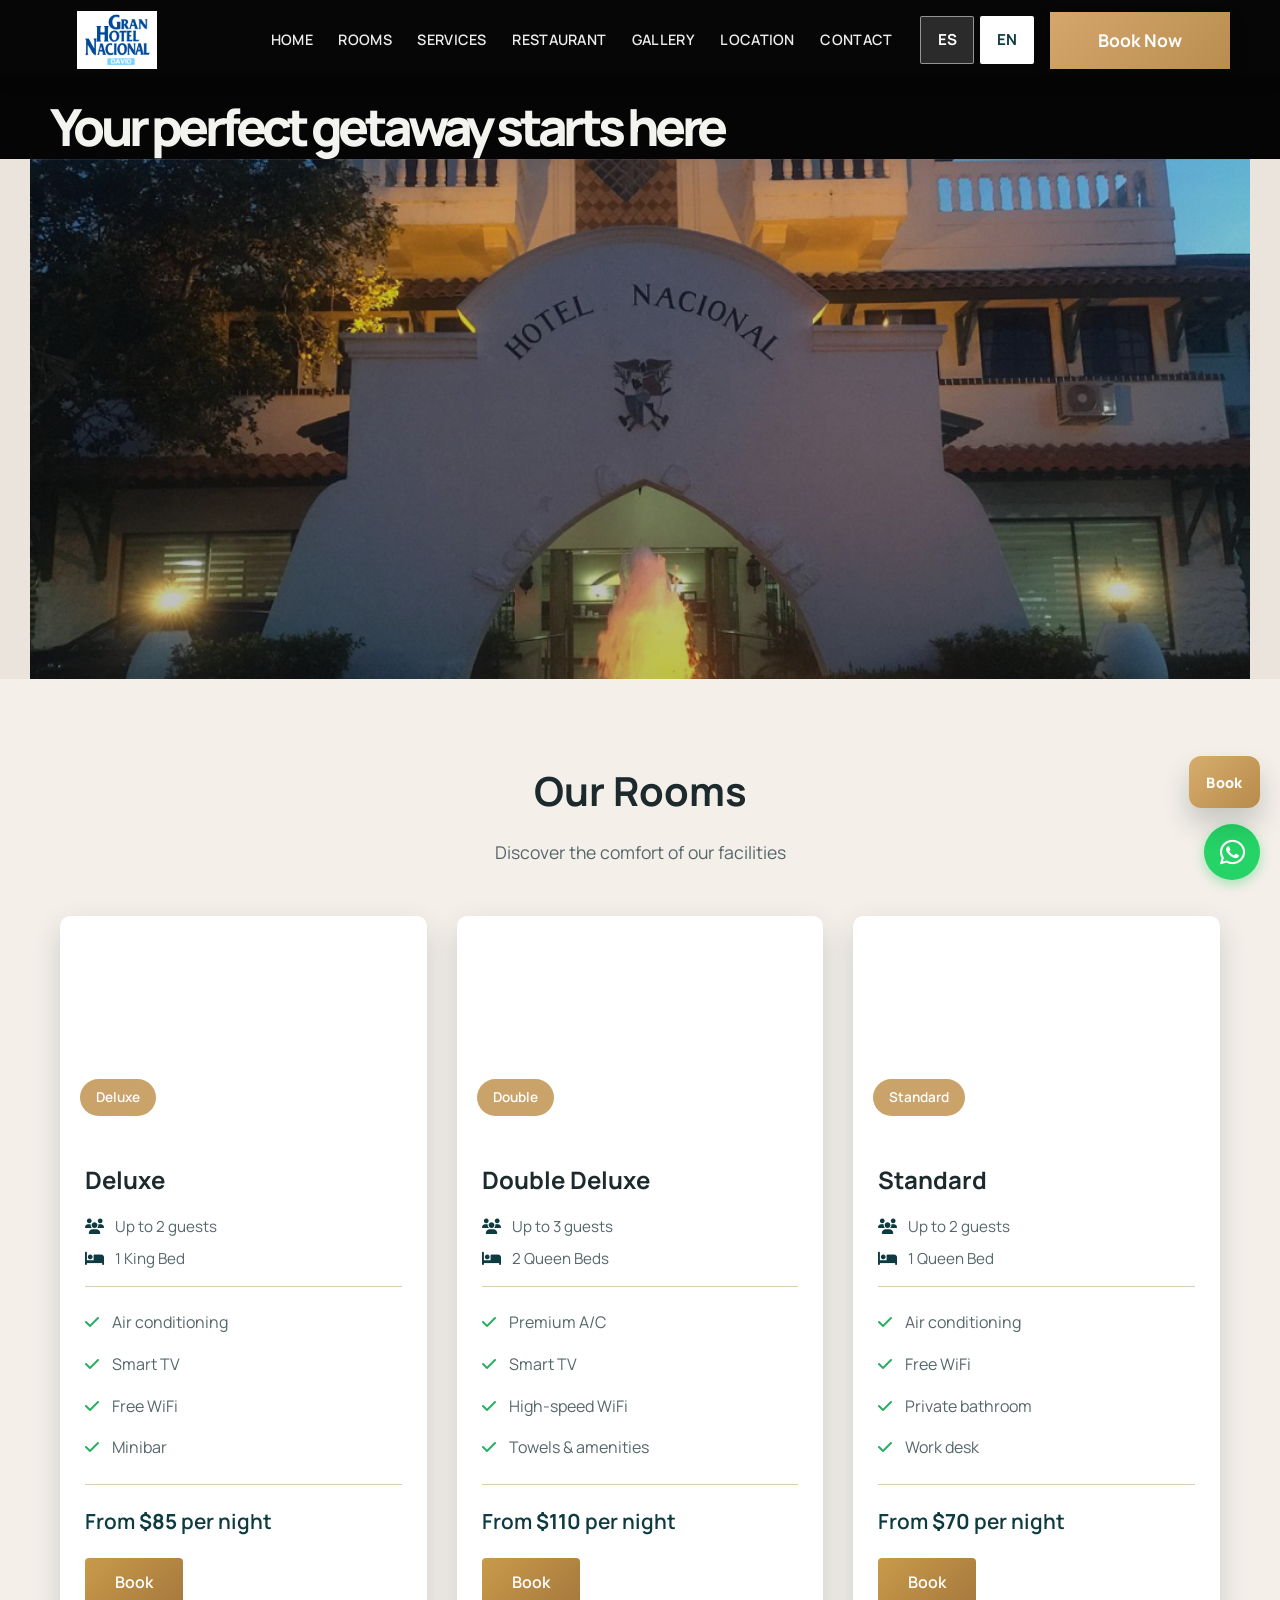
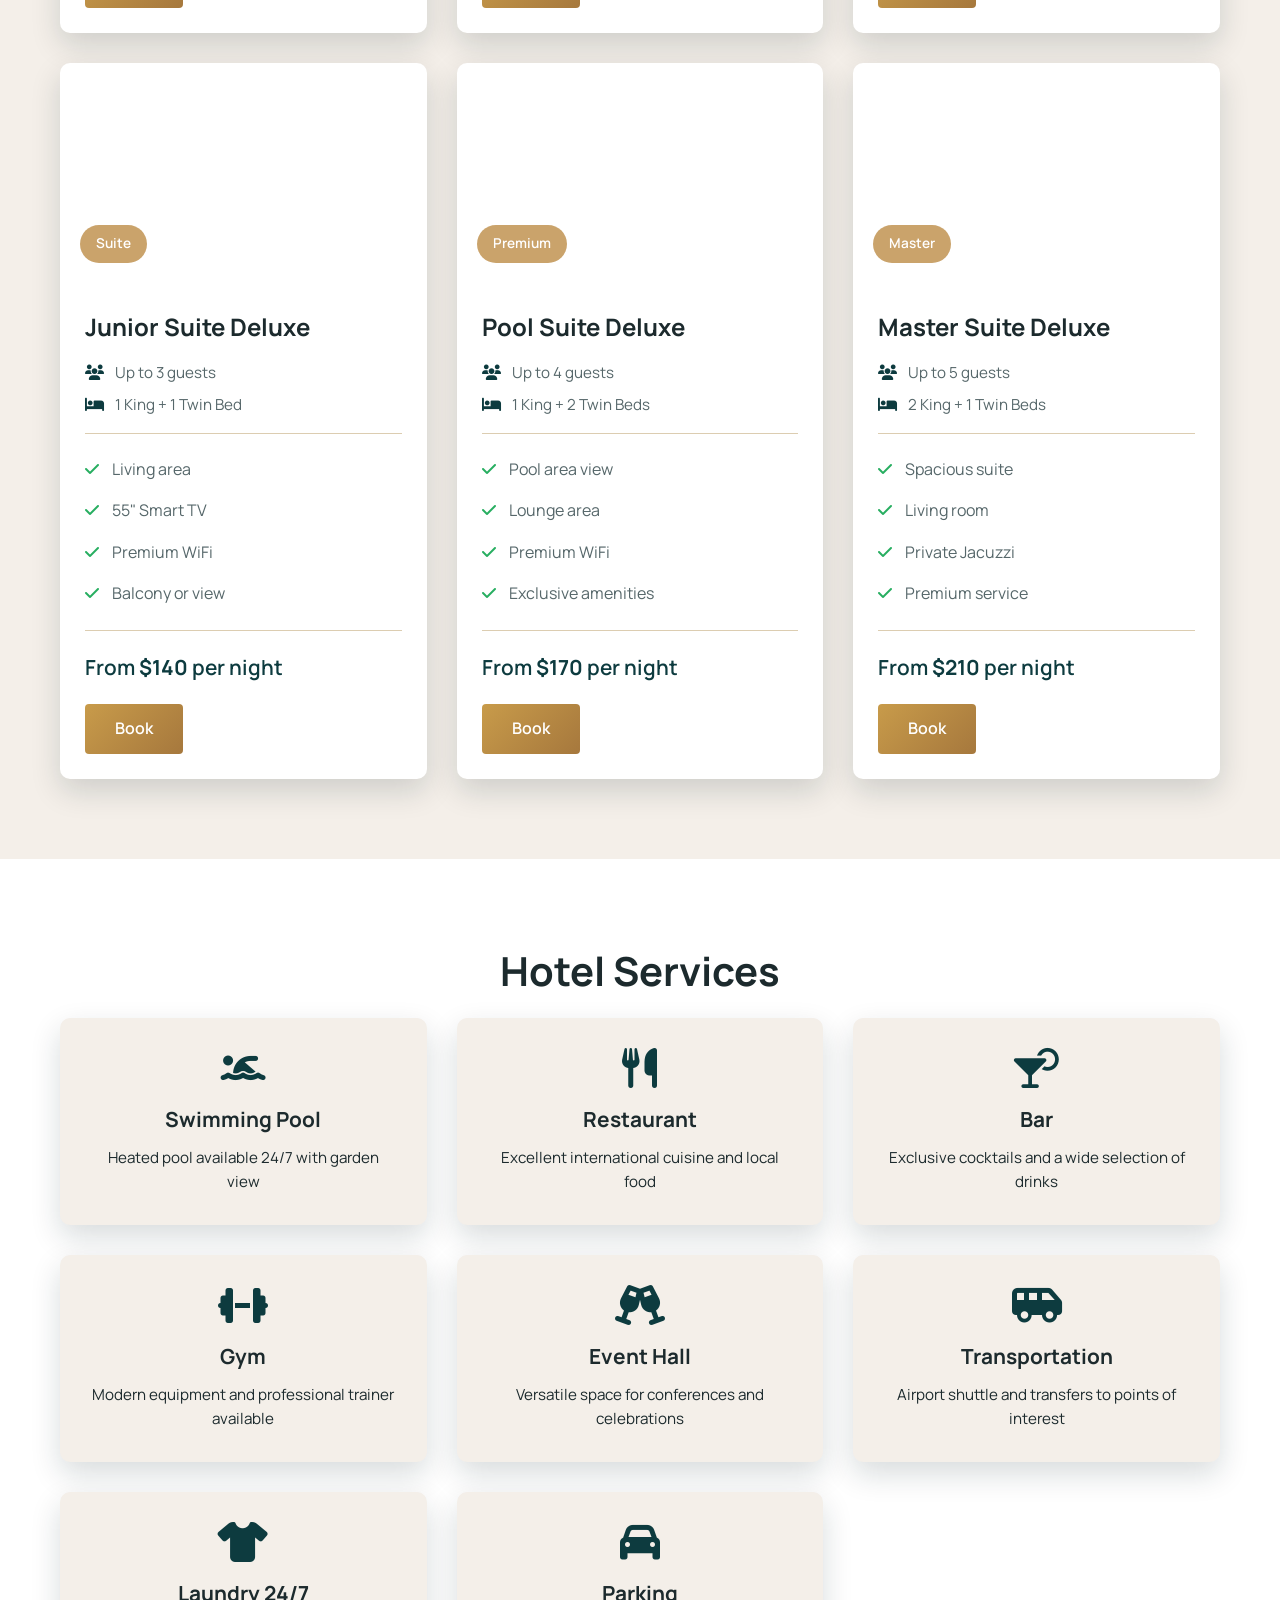
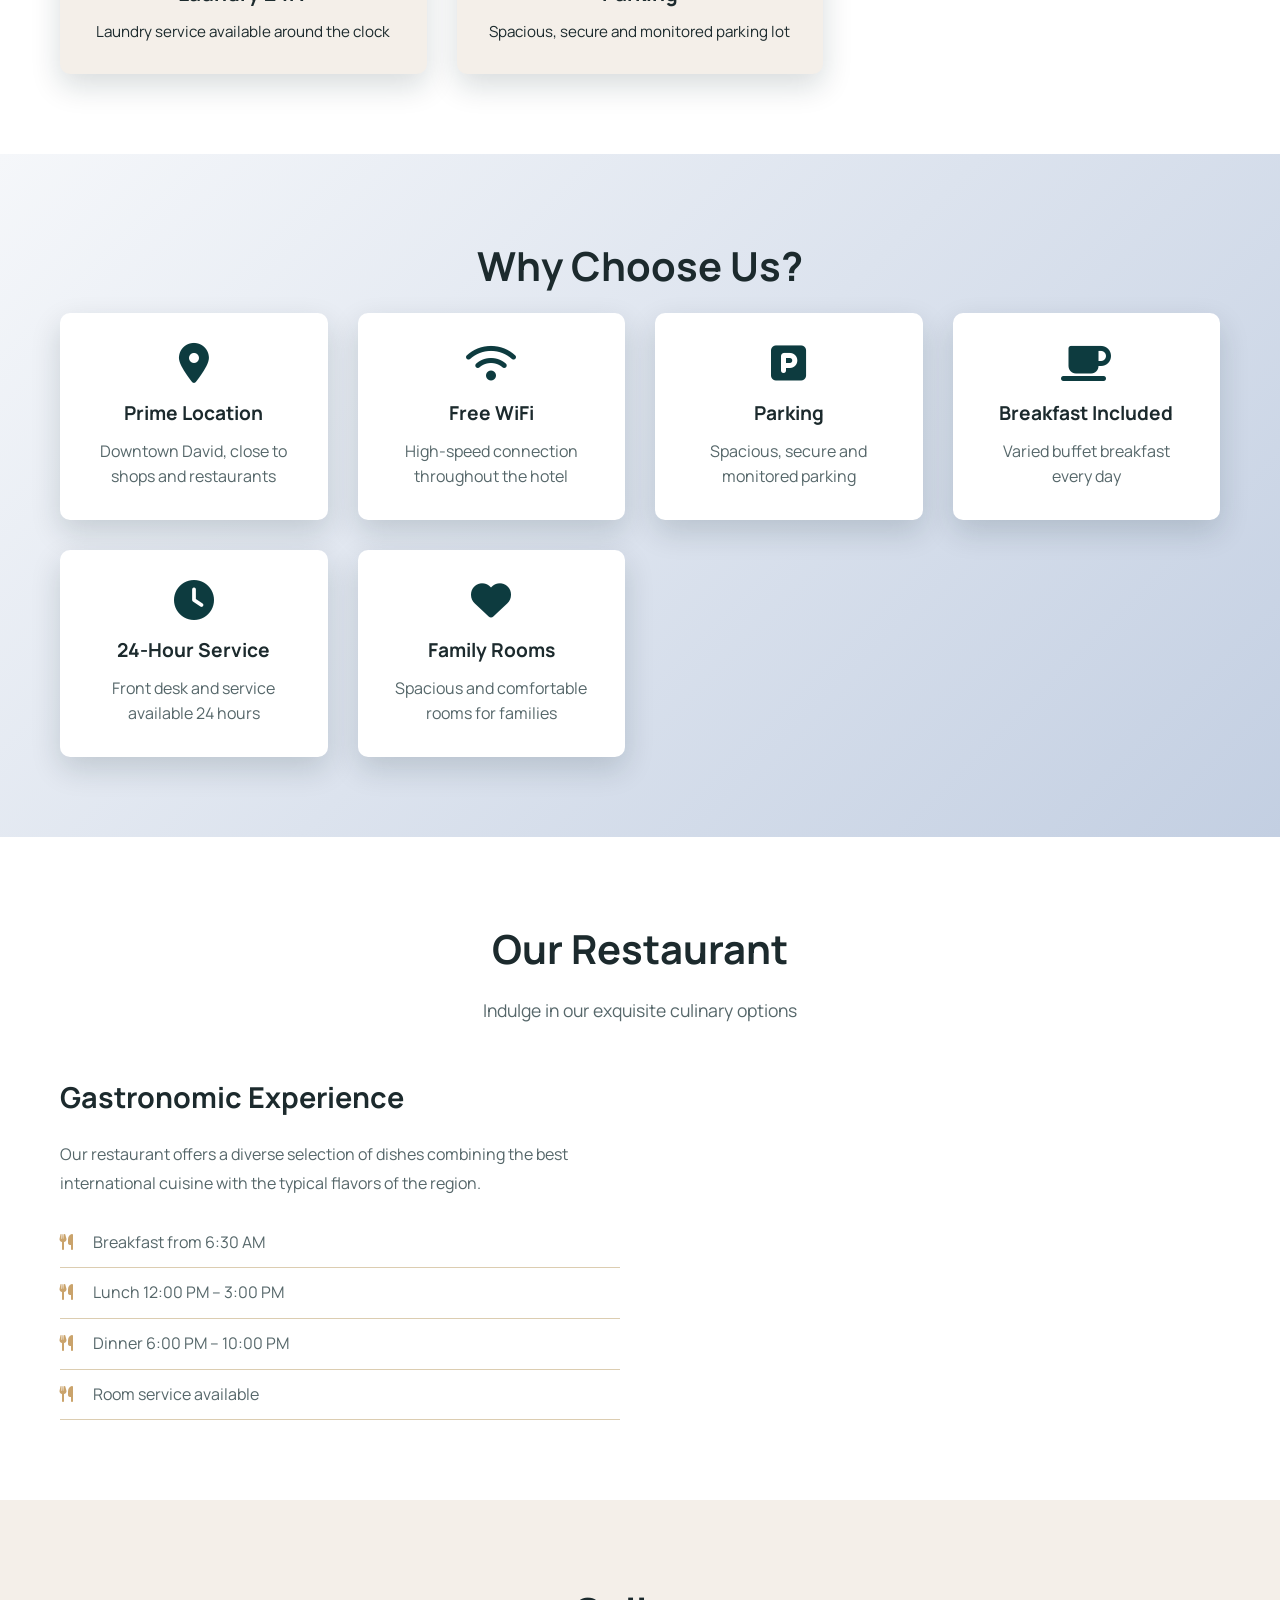
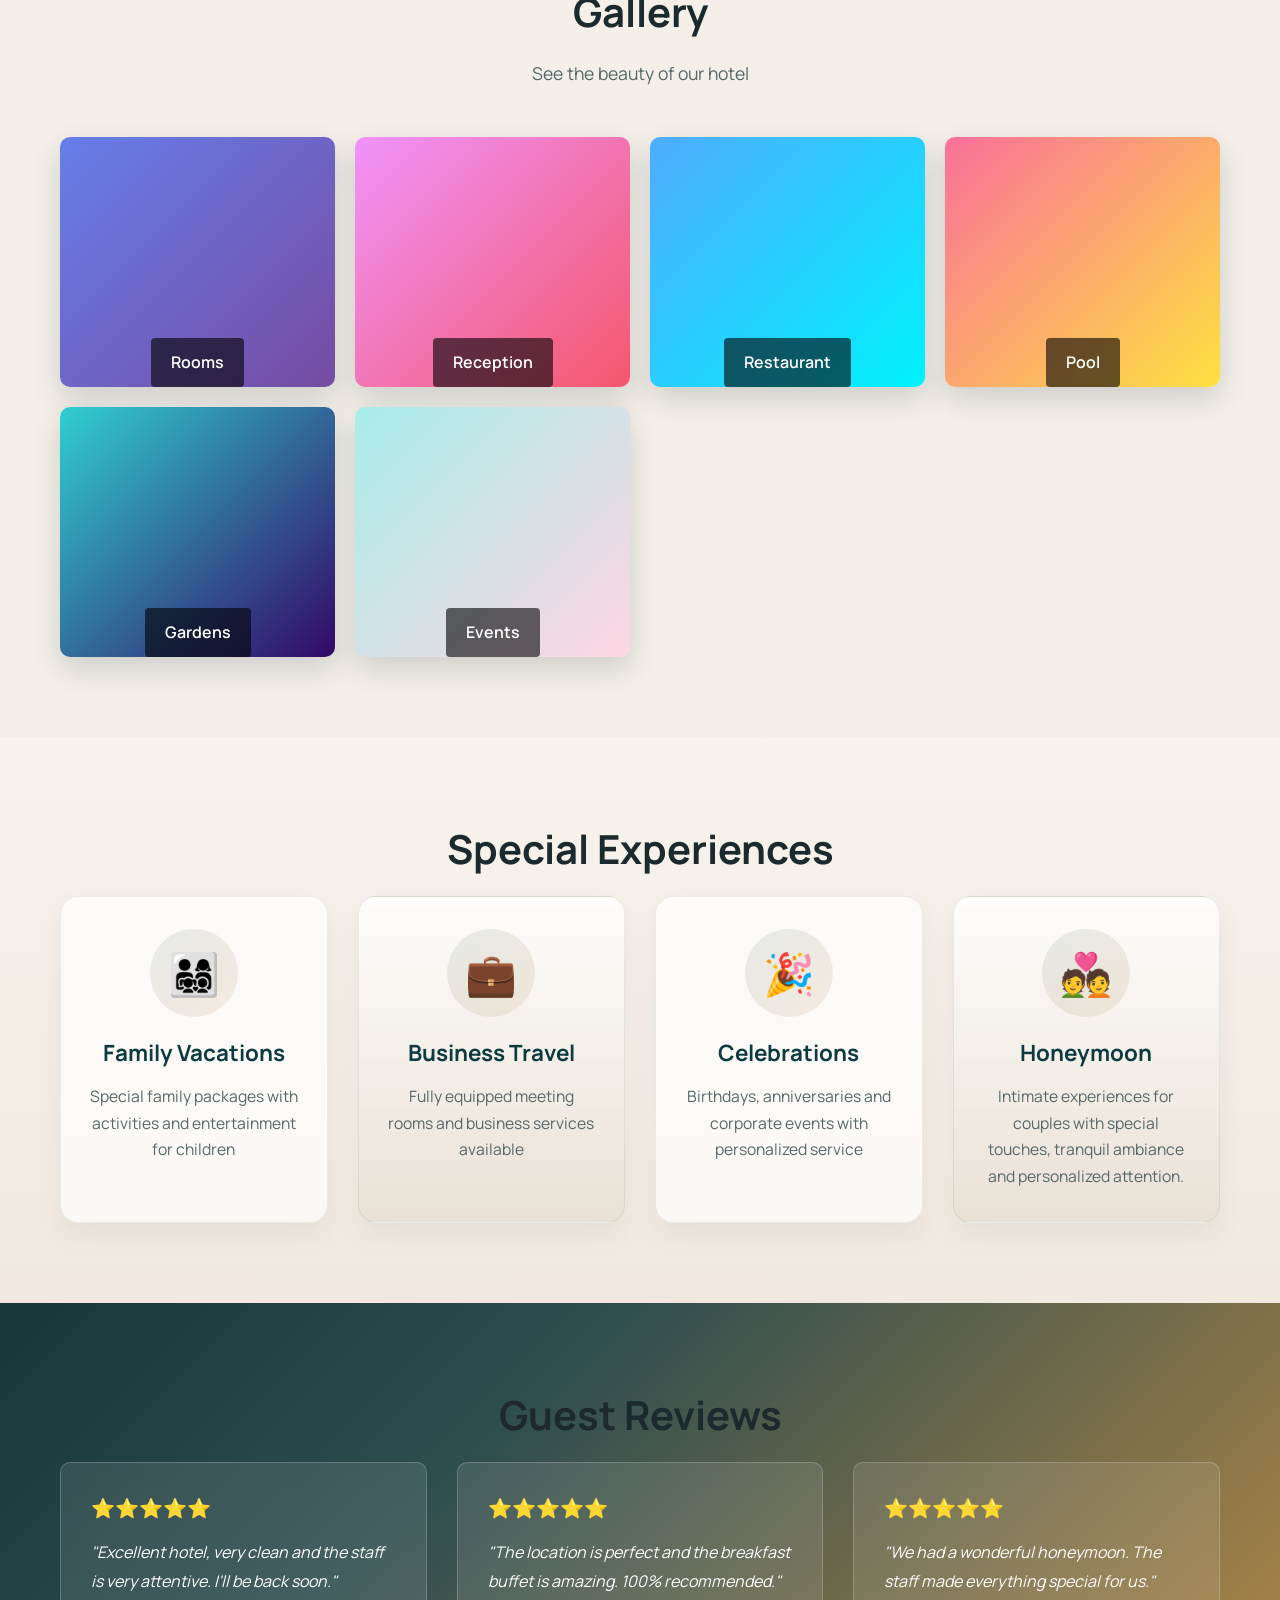
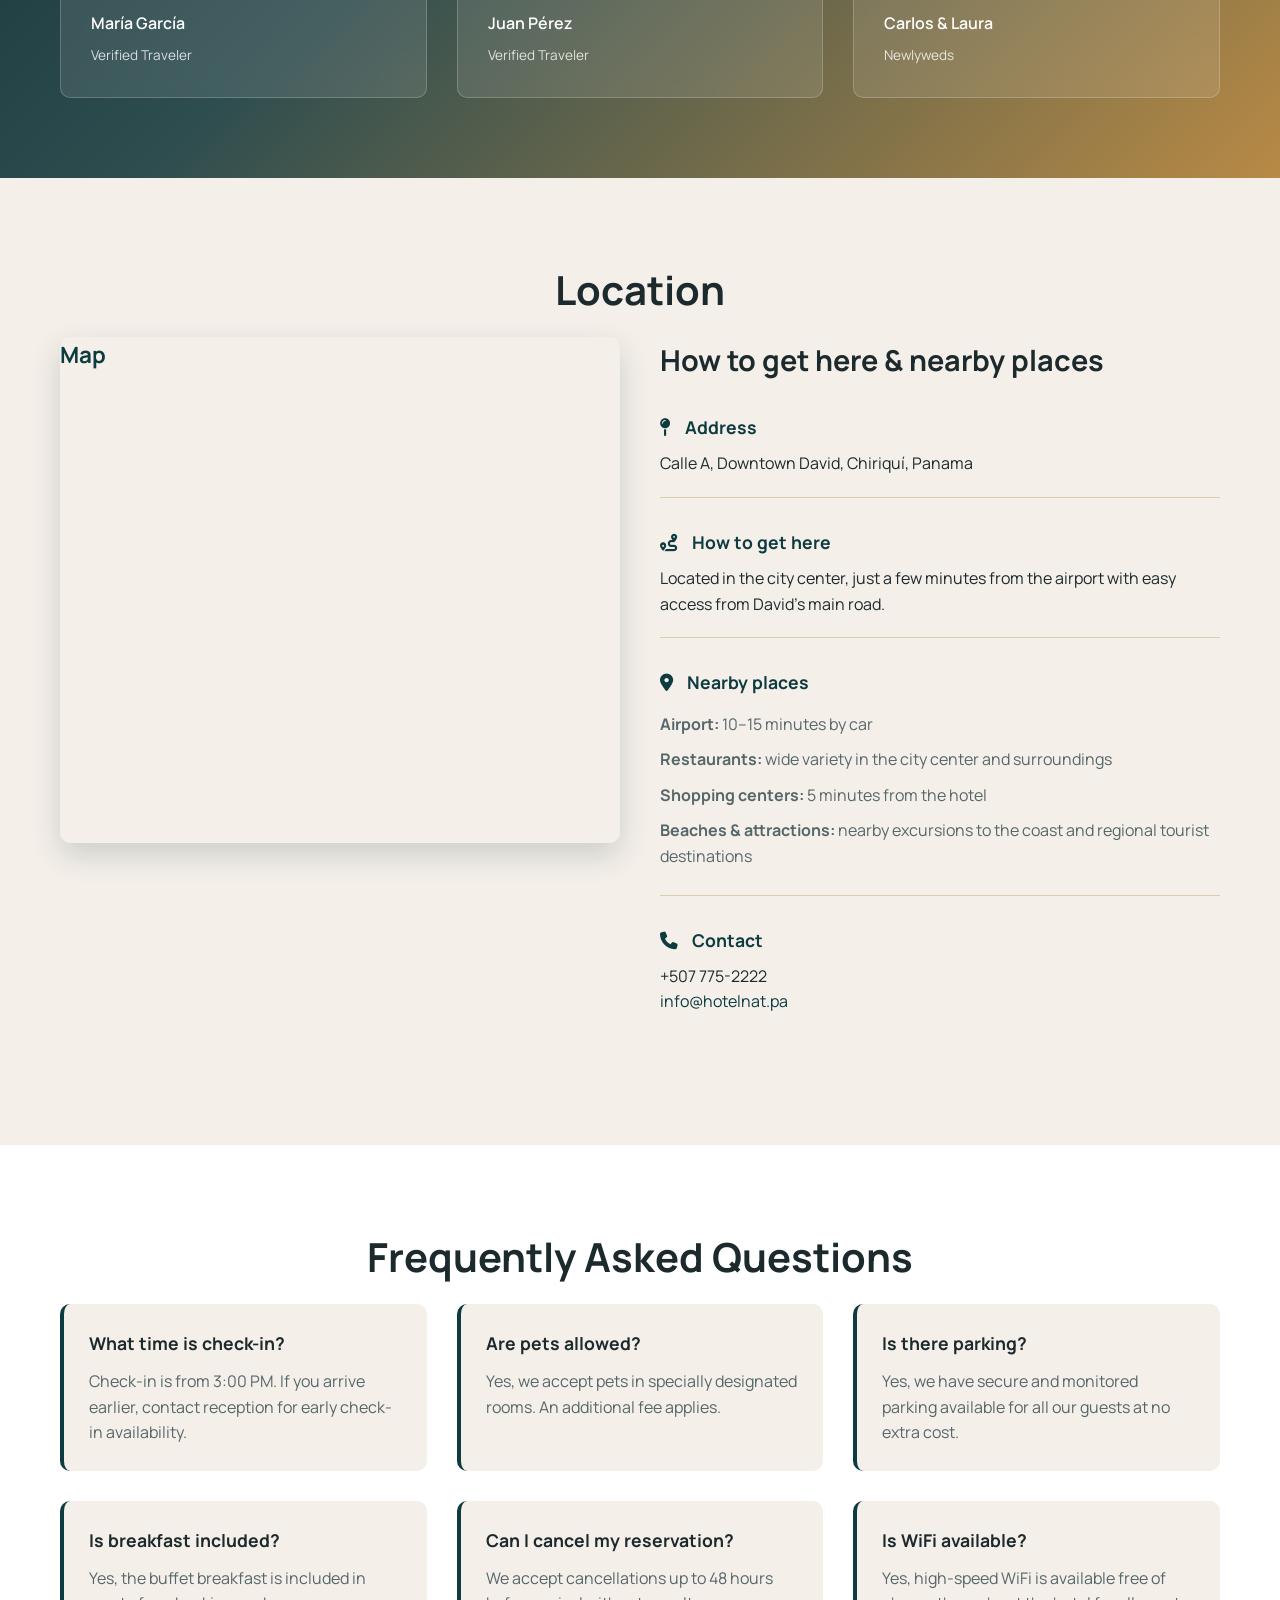
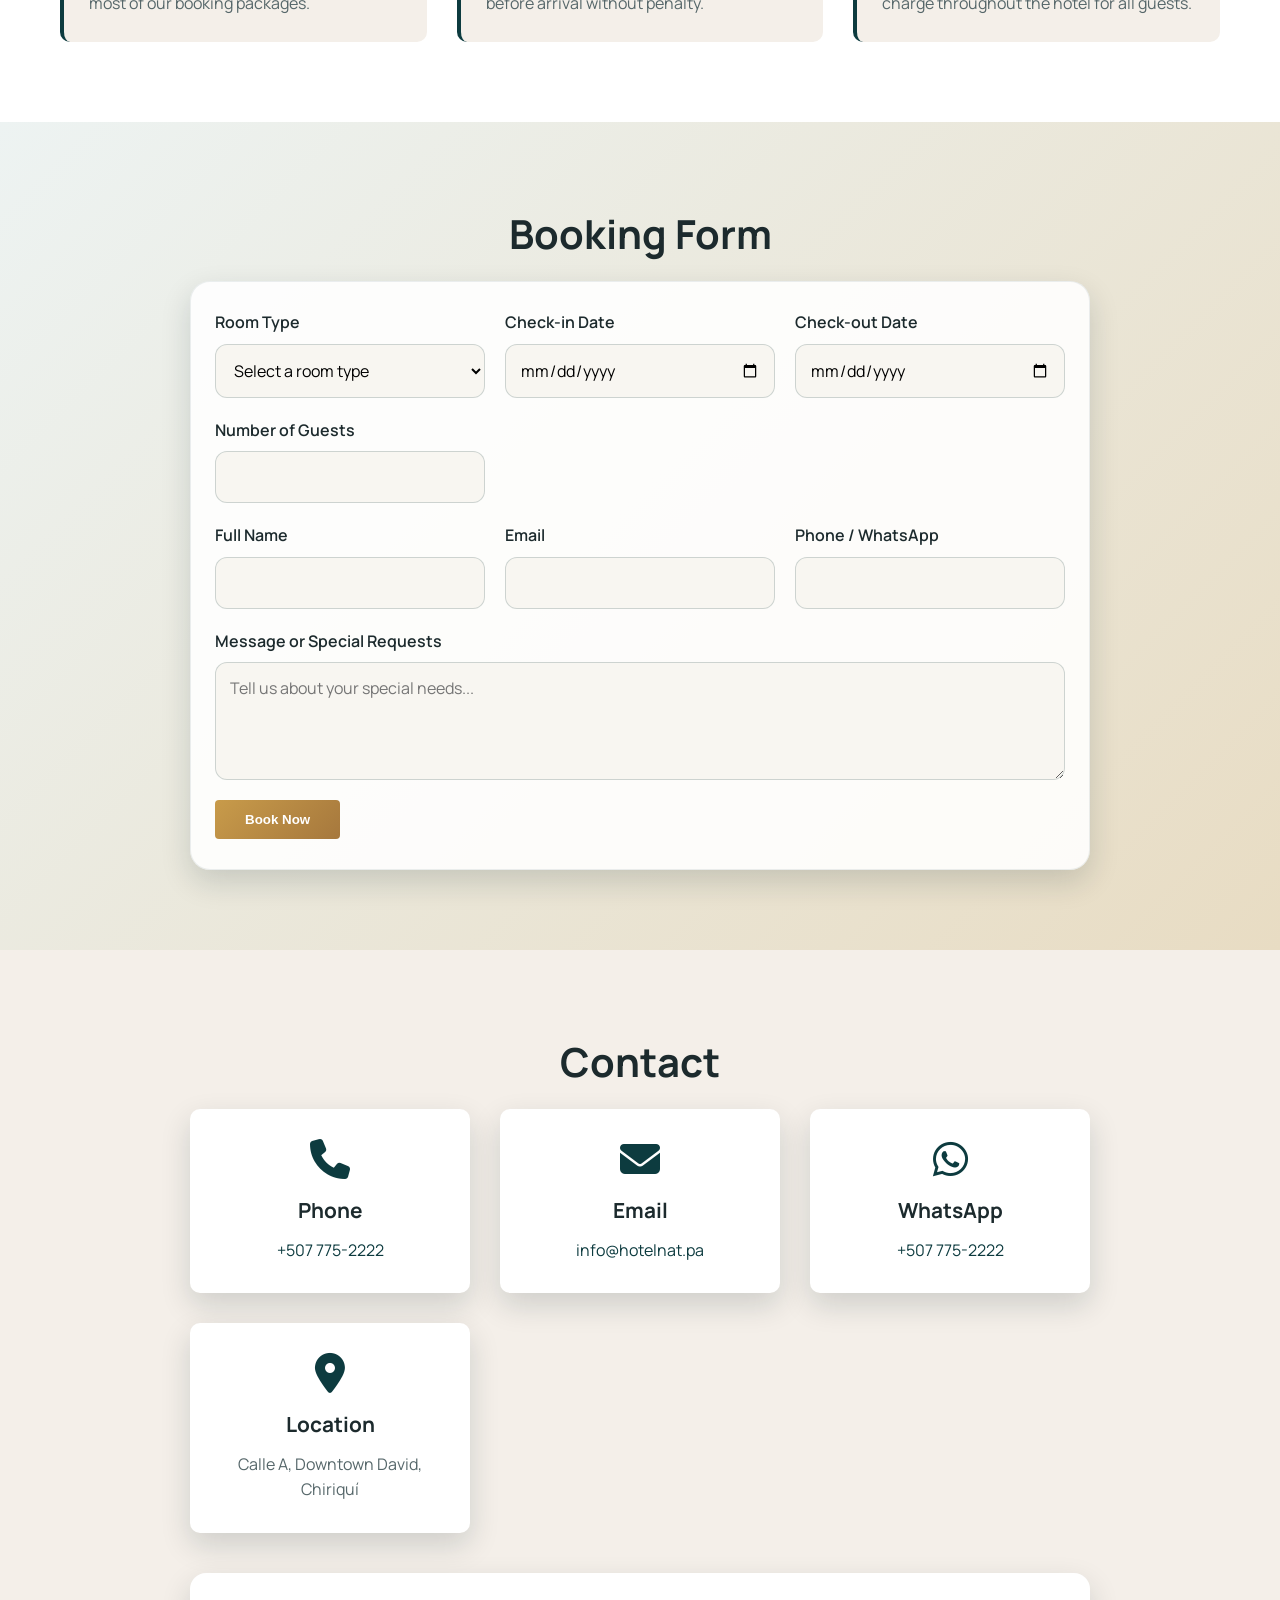
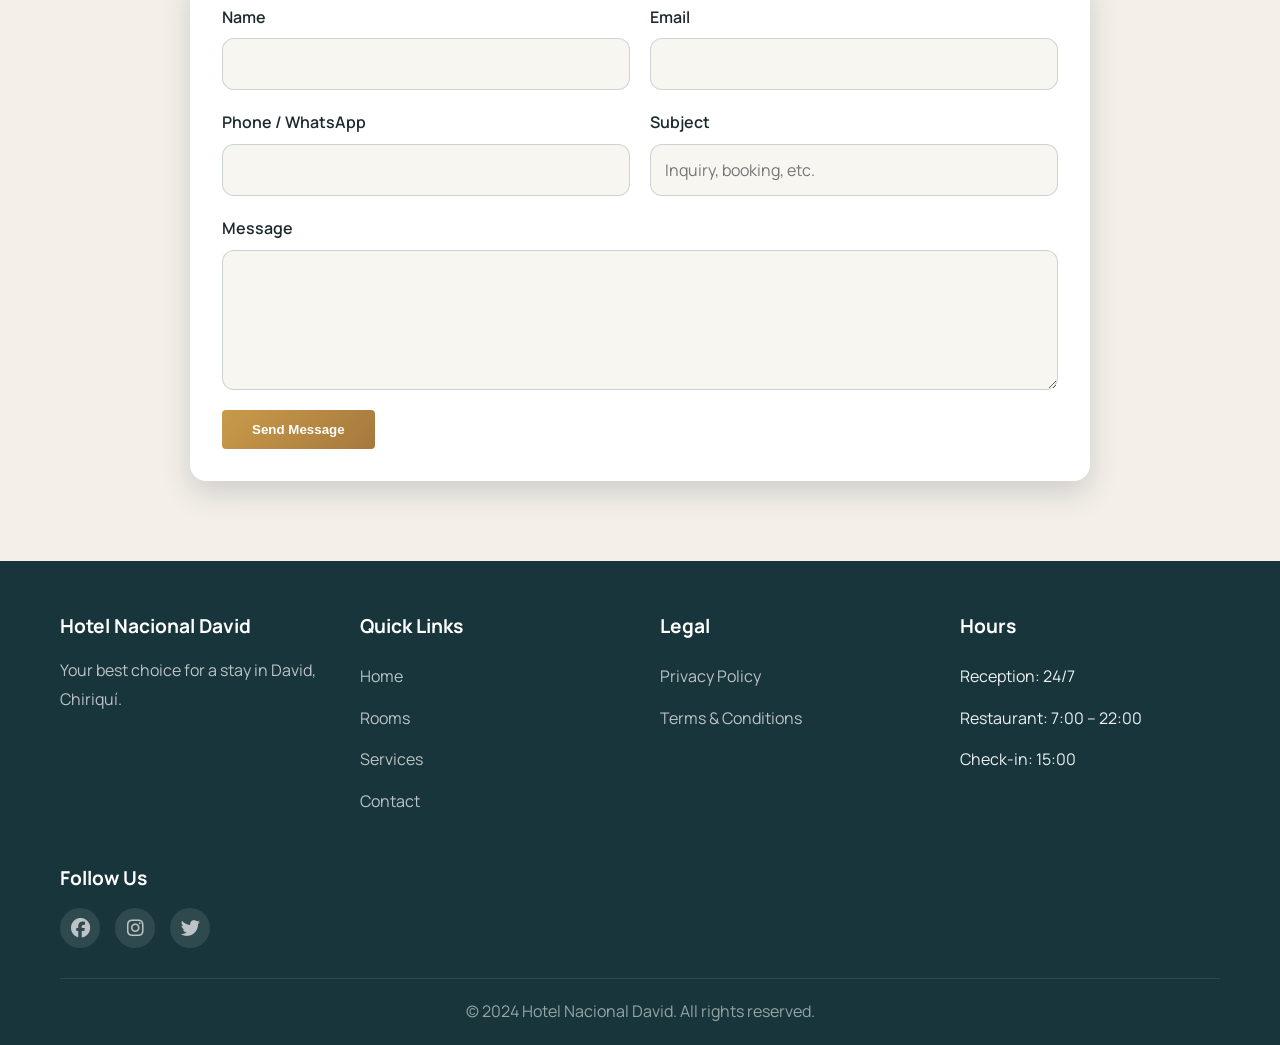
==== index-en.html @ 99e16507 "Traduccion de la pagina completa y bloque de reservacion de fechas anteriores a la actual" ====
<!DOCTYPE html>
<html lang="en">
<head>
    <meta charset="UTF-8">
    <meta name="viewport" content="width=device-width, initial-scale=1.0">
    <title>Hotel Nacional David - Online Booking</title>
    <meta name="description" content="Hotel Nacional David — Located in the heart of David, Chiriquí. Comfortable rooms, restaurant, pool and personalized service. Book now.">
    <link rel="stylesheet" href="styles.css">
    <link rel="stylesheet" href="https://cdnjs.cloudflare.com/ajax/libs/font-awesome/6.4.0/css/all.min.css">
</head>
<body>
    <header class="header">
        <div class="container-header">
            <div class="brand-lockup" aria-label="Hotel logo">
                <div class="logo">
                    <img src="assets/images/logo.png" alt="Hotel Nacional David Logo">
                </div>
            </div>
            <nav class="navbar" id="navbar">
                <ul class="nav-menu">
                    <li><a href="#inicio" class="nav-link">Home</a></li>
                    <li><a href="#habitaciones" class="nav-link">Rooms</a></li>
                    <li><a href="#servicios" class="nav-link">Services</a></li>
                    <li><a href="#restaurante" class="nav-link">Restaurant</a></li>
                    <li><a href="#galeria" class="nav-link">Gallery</a></li>
                    <li><a href="#ubicacion" class="nav-link">Location</a></li>
                    <li><a href="#contacto" class="nav-link">Contact</a></li>
                </ul>
            </nav>
            <div class="header-actions">
                <div class="language-selector">
                    <a href="index.html" class="lang-btn" aria-label="Cambiar a Español">ES</a>
                    <span class="lang-btn active" aria-current="true">EN</span>
                </div>
                <a href="#reservar" class="btn-reservar">Book Now</a>
                <div class="hamburger" id="hamburger" aria-label="Open menu" role="button" tabindex="0">
                    <span></span>
                    <span></span>
                    <span></span>
                </div>
            </div>
        </div>
    </header>

    <section id="inicio" class="hero">
        <div class="container hero-content">
            <div class="brand-block">
                <div class="hero-title">Your perfect getaway starts here</div>
                <p class="hero-subtitle">Comfortable rooms, excellent location and personalized service</p>
                <div class="hero-buttons">
                    <a href="#habitaciones" class="btn btn-primary">View Rooms</a>
                    <a href="#reservar" class="btn btn-secondary">Book Now</a>
                </div>
            </div>
        </div>
        <div class="hero-image-wrap">
            <div class="hero-image"></div>
        </div>
    </section>

    <section id="habitaciones" class="habitaciones">
        <div class="container">
            <h2 class="section-title">Our Rooms</h2>
            <p class="section-subtitle">Discover the comfort of our facilities</p>
            <div class="habitaciones-grid">
                <div class="habitacion-card">
                    <div class="habitacion-image" style="background-image: url('https://images.unsplash.com/photo-1505693416388-ac5ce068fe85?auto=format&fit=crop&w=900&q=80');">
                        <span class="habitacion-badge">Deluxe</span>
                    </div>
                    <div class="habitacion-content">
                        <h3>Deluxe</h3>
                        <div class="habitacion-info">
                            <p><i class="fas fa-users"></i> Up to 2 guests</p>
                            <p><i class="fas fa-bed"></i> 1 King Bed</p>
                        </div>
                        <ul class="servicios-habitacion">
                            <li><i class="fas fa-check"></i> Air conditioning</li>
                            <li><i class="fas fa-check"></i> Smart TV</li>
                            <li><i class="fas fa-check"></i> Free WiFi</li>
                            <li><i class="fas fa-check"></i> Minibar</li>
                        </ul>
                        <p class="precio">From <strong>$85</strong> per night</p>
                        <a href="#reservar" class="btn btn-primary">Book</a>
                    </div>
                </div>

                <div class="habitacion-card">
                    <div class="habitacion-image" style="background-image: url('https://images.unsplash.com/photo-1566665797739-1674de7a421a?auto=format&fit=crop&w=900&q=80');">
                        <span class="habitacion-badge">Double</span>
                    </div>
                    <div class="habitacion-content">
                        <h3>Double Deluxe</h3>
                        <div class="habitacion-info">
                            <p><i class="fas fa-users"></i> Up to 3 guests</p>
                            <p><i class="fas fa-bed"></i> 2 Queen Beds</p>
                        </div>
                        <ul class="servicios-habitacion">
                            <li><i class="fas fa-check"></i> Premium A/C</li>
                            <li><i class="fas fa-check"></i> Smart TV</li>
                            <li><i class="fas fa-check"></i> High-speed WiFi</li>
                            <li><i class="fas fa-check"></i> Towels &amp; amenities</li>
                        </ul>
                        <p class="precio">From <strong>$110</strong> per night</p>
                        <a href="#reservar" class="btn btn-primary">Book</a>
                    </div>
                </div>

                <div class="habitacion-card">
                    <div class="habitacion-image" style="background-image: url('https://images.unsplash.com/photo-1522708323590-d24dbb6b0267?auto=format&fit=crop&w=900&q=80');">
                        <span class="habitacion-badge">Standard</span>
                    </div>
                    <div class="habitacion-content">
                        <h3>Standard</h3>
                        <div class="habitacion-info">
                            <p><i class="fas fa-users"></i> Up to 2 guests</p>
                            <p><i class="fas fa-bed"></i> 1 Queen Bed</p>
                        </div>
                        <ul class="servicios-habitacion">
                            <li><i class="fas fa-check"></i> Air conditioning</li>
                            <li><i class="fas fa-check"></i> Free WiFi</li>
                            <li><i class="fas fa-check"></i> Private bathroom</li>
                            <li><i class="fas fa-check"></i> Work desk</li>
                        </ul>
                        <p class="precio">From <strong>$70</strong> per night</p>
                        <a href="#reservar" class="btn btn-primary">Book</a>
                    </div>
                </div>

                <div class="habitacion-card">
                    <div class="habitacion-image" style="background-image: url('https://images.unsplash.com/photo-1505693416388-ac5ce068fe85?auto=format&fit=crop&w=900&q=80');">
                        <span class="habitacion-badge">Suite</span>
                    </div>
                    <div class="habitacion-content">
                        <h3>Junior Suite Deluxe</h3>
                        <div class="habitacion-info">
                            <p><i class="fas fa-users"></i> Up to 3 guests</p>
                            <p><i class="fas fa-bed"></i> 1 King + 1 Twin Bed</p>
                        </div>
                        <ul class="servicios-habitacion">
                            <li><i class="fas fa-check"></i> Living area</li>
                            <li><i class="fas fa-check"></i> 55" Smart TV</li>
                            <li><i class="fas fa-check"></i> Premium WiFi</li>
                            <li><i class="fas fa-check"></i> Balcony or view</li>
                        </ul>
                        <p class="precio">From <strong>$140</strong> per night</p>
                        <a href="#reservar" class="btn btn-primary">Book</a>
                    </div>
                </div>

                <div class="habitacion-card">
                    <div class="habitacion-image" style="background-image: url('https://images.unsplash.com/photo-1494526585095-c41746248156?auto=format&fit=crop&w=900&q=80');">
                        <span class="habitacion-badge">Premium</span>
                    </div>
                    <div class="habitacion-content">
                        <h3>Pool Suite Deluxe</h3>
                        <div class="habitacion-info">
                            <p><i class="fas fa-users"></i> Up to 4 guests</p>
                            <p><i class="fas fa-bed"></i> 1 King + 2 Twin Beds</p>
                        </div>
                        <ul class="servicios-habitacion">
                            <li><i class="fas fa-check"></i> Pool area view</li>
                            <li><i class="fas fa-check"></i> Lounge area</li>
                            <li><i class="fas fa-check"></i> Premium WiFi</li>
                            <li><i class="fas fa-check"></i> Exclusive amenities</li>
                        </ul>
                        <p class="precio">From <strong>$170</strong> per night</p>
                        <a href="#reservar" class="btn btn-primary">Book</a>
                    </div>
                </div>

                <div class="habitacion-card">
                    <div class="habitacion-image" style="background-image: url('https://images.unsplash.com/photo-1505693416388-ac5ce068fe85?auto=format&fit=crop&w=900&q=80');">
                        <span class="habitacion-badge">Master</span>
                    </div>
                    <div class="habitacion-content">
                        <h3>Master Suite Deluxe</h3>
                        <div class="habitacion-info">
                            <p><i class="fas fa-users"></i> Up to 5 guests</p>
                            <p><i class="fas fa-bed"></i> 2 King + 1 Twin Beds</p>
                        </div>
                        <ul class="servicios-habitacion">
                            <li><i class="fas fa-check"></i> Spacious suite</li>
                            <li><i class="fas fa-check"></i> Living room</li>
                            <li><i class="fas fa-check"></i> Private Jacuzzi</li>
                            <li><i class="fas fa-check"></i> Premium service</li>
                        </ul>
                        <p class="precio">From <strong>$210</strong> per night</p>
                        <a href="#reservar" class="btn btn-primary">Book</a>
                    </div>
                </div>
            </div>
        </div>
    </section>

    <section id="servicios" class="servicios">
        <div class="container">
            <h2 class="section-title">Hotel Services</h2>
            <div class="servicios-grid">
                <div class="servicio-card">
                    <i class="fas fa-person-swimming servicio-icon" aria-hidden="true"></i>
                    <h3>Swimming Pool</h3>
                    <p>Heated pool available 24/7 with garden view</p>
                </div>
                <div class="servicio-card">
                    <i class="fas fa-utensils servicio-icon" aria-hidden="true"></i>
                    <h3>Restaurant</h3>
                    <p>Excellent international cuisine and local food</p>
                </div>
                <div class="servicio-card">
                    <i class="fas fa-martini-glass-citrus servicio-icon" aria-hidden="true"></i>
                    <h3>Bar</h3>
                    <p>Exclusive cocktails and a wide selection of drinks</p>
                </div>
                <div class="servicio-card">
                    <i class="fas fa-dumbbell servicio-icon" aria-hidden="true"></i>
                    <h3>Gym</h3>
                    <p>Modern equipment and professional trainer available</p>
                </div>
                <div class="servicio-card">
                    <i class="fas fa-champagne-glasses servicio-icon" aria-hidden="true"></i>
                    <h3>Event Hall</h3>
                    <p>Versatile space for conferences and celebrations</p>
                </div>
                <div class="servicio-card">
                    <i class="fas fa-shuttle-van servicio-icon" aria-hidden="true"></i>
                    <h3>Transportation</h3>
                    <p>Airport shuttle and transfers to points of interest</p>
                </div>
                <div class="servicio-card">
                    <i class="fas fa-shirt servicio-icon" aria-hidden="true"></i>
                    <h3>Laundry 24/7</h3>
                    <p>Laundry service available around the clock</p>
                </div>
                <div class="servicio-card">
                    <i class="fas fa-car servicio-icon" aria-hidden="true"></i>
                    <h3>Parking</h3>
                    <p>Spacious, secure and monitored parking lot</p>
                </div>
            </div>
        </div>
    </section>

    <section class="por-que">
        <div class="container">
            <h2 class="section-title">Why Choose Us?</h2>
            <div class="caracteristicas-grid">
                <div class="caracteristica">
                    <i class="fas fa-map-marker-alt"></i>
                    <h4>Prime Location</h4>
                    <p>Downtown David, close to shops and restaurants</p>
                </div>
                <div class="caracteristica">
                    <i class="fas fa-wifi"></i>
                    <h4>Free WiFi</h4>
                    <p>High-speed connection throughout the hotel</p>
                </div>
                <div class="caracteristica">
                    <i class="fas fa-parking"></i>
                    <h4>Parking</h4>
                    <p>Spacious, secure and monitored parking</p>
                </div>
                <div class="caracteristica">
                    <i class="fas fa-coffee"></i>
                    <h4>Breakfast Included</h4>
                    <p>Varied buffet breakfast every day</p>
                </div>
                <div class="caracteristica">
                    <i class="fas fa-clock"></i>
                    <h4>24-Hour Service</h4>
                    <p>Front desk and service available 24 hours</p>
                </div>
                <div class="caracteristica">
                    <i class="fas fa-heart"></i>
                    <h4>Family Rooms</h4>
                    <p>Spacious and comfortable rooms for families</p>
                </div>
            </div>
        </div>
    </section>

    <section id="restaurante" class="restaurante">
        <div class="container">
            <h2 class="section-title">Our Restaurant</h2>
            <p class="section-subtitle">Indulge in our exquisite culinary options</p>
            <div class="restaurante-content">
                <div class="restaurante-info">
                    <h3>Gastronomic Experience</h3>
                    <p>Our restaurant offers a diverse selection of dishes combining the best international cuisine with the typical flavors of the region.</p>
                    <ul class="restaurante-list">
                        <li><i class="fas fa-utensils"></i> Breakfast from 6:30 AM</li>
                        <li><i class="fas fa-utensils"></i> Lunch 12:00 PM – 3:00 PM</li>
                        <li><i class="fas fa-utensils"></i> Dinner 6:00 PM – 10:00 PM</li>
                        <li><i class="fas fa-utensils"></i> Room service available</li>
                    </ul>
                </div>
            </div>
        </div>
    </section>

    <section id="galeria" class="galeria">
        <div class="container">
            <h2 class="section-title">Gallery</h2>
            <p class="section-subtitle">See the beauty of our hotel</p>
            <div class="galeria-grid">
                <div class="galeria-item">
                    <div class="galeria-image" style="background: linear-gradient(135deg, #667eea 0%, #764ba2 100%);">
                        <span>Rooms</span>
                    </div>
                </div>
                <div class="galeria-item">
                    <div class="galeria-image" style="background: linear-gradient(135deg, #f093fb 0%, #f5576c 100%);">
                        <span>Reception</span>
                    </div>
                </div>
                <div class="galeria-item">
                    <div class="galeria-image" style="background: linear-gradient(135deg, #4facfe 0%, #00f2fe 100%);">
                        <span>Restaurant</span>
                    </div>
                </div>
                <div class="galeria-item">
                    <div class="galeria-image" style="background: linear-gradient(135deg, #fa709a 0%, #fee140 100%);">
                        <span>Pool</span>
                    </div>
                </div>
                <div class="galeria-item">
                    <div class="galeria-image" style="background: linear-gradient(135deg, #30cfd0 0%, #330867 100%);">
                        <span>Gardens</span>
                    </div>
                </div>
                <div class="galeria-item">
                    <div class="galeria-image" style="background: linear-gradient(135deg, #a8edea 0%, #fed6e3 100%);">
                        <span>Events</span>
                    </div>
                </div>
            </div>
        </div>
    </section>

    <section class="experiencias">
        <div class="container">
            <h2 class="section-title">Special Experiences</h2>
            <div class="experiencias-grid">
                <div class="experiencia-card">
                    <div class="experiencia-icon">👨‍👩‍👧‍👦</div>
                    <h3>Family Vacations</h3>
                    <p>Special family packages with activities and entertainment for children</p>
                </div>
                <div class="experiencia-card">
                    <div class="experiencia-icon">💼</div>
                    <h3>Business Travel</h3>
                    <p>Fully equipped meeting rooms and business services available</p>
                </div>
                <div class="experiencia-card">
                    <div class="experiencia-icon">🎉</div>
                    <h3>Celebrations</h3>
                    <p>Birthdays, anniversaries and corporate events with personalized service</p>
                </div>
                <div class="experiencia-card">
                    <div class="experiencia-icon">💑</div>
                    <h3>Honeymoon</h3>
                    <p>Intimate experiences for couples with special touches, tranquil ambiance and personalized attention.</p>
                </div>
            </div>
        </div>
    </section>

    <section class="opiniones">
        <div class="container">
            <h2 class="section-title">Guest Reviews</h2>
            <div class="opiniones-grid">
                <div class="opinion-card">
                    <div class="stars">⭐⭐⭐⭐⭐</div>
                    <p>"Excellent hotel, very clean and the staff is very attentive. I'll be back soon."</p>
                    <h4>María García</h4>
                    <span>Verified Traveler</span>
                </div>
                <div class="opinion-card">
                    <div class="stars">⭐⭐⭐⭐⭐</div>
                    <p>"The location is perfect and the breakfast buffet is amazing. 100% recommended."</p>
                    <h4>Juan Pérez</h4>
                    <span>Verified Traveler</span>
                </div>
                <div class="opinion-card">
                    <div class="stars">⭐⭐⭐⭐⭐</div>
                    <p>"We had a wonderful honeymoon. The staff made everything special for us."</p>
                    <h4>Carlos &amp; Laura</h4>
                    <span>Newlyweds</span>
                </div>
            </div>
        </div>
    </section>

    <section id="ubicacion" class="ubicacion">
        <div class="container">
            <h2 class="section-title">Location</h2>
            <div class="ubicacion-content">
                <div class="mapa-container">
                    <h3>Map</h3>
                    <iframe src="https://www.google.com/maps/embed?pb=!1m18!1m12!1m3!1d1120.5262142371837!2d-82.42969783677705!3d8.428309926106243!2m3!1f0!2f0!3f0!3m2!1i1024!2i768!4f13.1!3m3!1m2!1s0x8fa59d7431a382c5%3A0xcafaf7a8580132fd!2sHotel%20Nacional!5e0!3m2!1ses!2sus!4v1788294577516!5m2!1ses!2sus" width="600" height="450" style="border:0;" allowfullscreen="" loading="lazy" referrerpolicy="strict-origin-when-cross-origin"></iframe>
                </div>
                <div class="ubicacion-info">
                    <h3>How to get here &amp; nearby places</h3>
                    <div class="info-item">
                        <h4><i class="fas fa-map-pin"></i> Address</h4>
                        <p>Calle A, Downtown David, Chiriquí, Panama</p>
                    </div>
                    <div class="info-item">
                        <h4><i class="fas fa-route"></i> How to get here</h4>
                        <p>Located in the city center, just a few minutes from the airport with easy access from David's main road.</p>
                    </div>
                    <div class="info-item">
                        <h4><i class="fas fa-location-dot"></i> Nearby places</h4>
                        <ul>
                            <li><strong>Airport:</strong> 10–15 minutes by car</li>
                            <li><strong>Restaurants:</strong> wide variety in the city center and surroundings</li>
                            <li><strong>Shopping centers:</strong> 5 minutes from the hotel</li>
                            <li><strong>Beaches &amp; attractions:</strong> nearby excursions to the coast and regional tourist destinations</li>
                        </ul>
                    </div>
                    <div class="info-item">
                        <h4><i class="fas fa-phone"></i> Contact</h4>
                        <p>+507 775-2222</p>
                        <p><a href="mailto:info@hotelnat.pa">info@hotelnat.pa</a></p>
                    </div>
                </div>
            </div>
        </div>
    </section>

    <section class="faq">
        <div class="container">
            <h2 class="section-title">Frequently Asked Questions</h2>
            <div class="faq-grid">
                <div class="faq-item">
                    <h4>What time is check-in?</h4>
                    <p>Check-in is from 3:00 PM. If you arrive earlier, contact reception for early check-in availability.</p>
                </div>
                <div class="faq-item">
                    <h4>Are pets allowed?</h4>
                    <p>Yes, we accept pets in specially designated rooms. An additional fee applies.</p>
                </div>
                <div class="faq-item">
                    <h4>Is there parking?</h4>
                    <p>Yes, we have secure and monitored parking available for all our guests at no extra cost.</p>
                </div>
                <div class="faq-item">
                    <h4>Is breakfast included?</h4>
                    <p>Yes, the buffet breakfast is included in most of our booking packages.</p>
                </div>
                <div class="faq-item">
                    <h4>Can I cancel my reservation?</h4>
                    <p>We accept cancellations up to 48 hours before arrival without penalty.</p>
                </div>
                <div class="faq-item">
                    <h4>Is WiFi available?</h4>
                    <p>Yes, high-speed WiFi is available free of charge throughout the hotel for all guests.</p>
                </div>
            </div>
        </div>
    </section>

    <section id="reservar" class="reserva">
        <div class="container">
            <h2 class="section-title">Booking Form</h2>
            <form class="reserva-form" id="formularioReserva">
                <div class="form-row">
                    <div class="form-group">
                        <label>Room Type</label>
                        <select name="habitacion" required>
                            <option value="">Select a room type</option>
                            <option value="standard">Standard - $70/night</option>
                            <option value="deluxe">Deluxe - $85/night</option>
                            <option value="doble-deluxe">Double Deluxe - $110/night</option>
                            <option value="junior-suite-deluxe">Junior Suite Deluxe - $140/night</option>
                            <option value="pool-suite-deluxe">Pool Suite Deluxe - $170/night</option>
                            <option value="master-suite-deluxe">Master Suite Deluxe - $210/night</option>
                        </select>
                    </div>
                    <div class="form-group">
                        <label>Check-in Date</label>
                        <input type="date" id="reservaCheckin" name="checkin" required>
                    </div>
                    <div class="form-group">
                        <label>Check-out Date</label>
                        <input type="date" id="reservaCheckout" name="checkout" required>
                    </div>
                    <div class="form-group">
                        <label>Number of Guests</label>
                        <input type="number" name="personas" min="1" max="10" required>
                    </div>
                </div>
                <div class="form-row">
                    <div class="form-group">
                        <label>Full Name</label>
                        <input type="text" name="nombre" required>
                    </div>
                    <div class="form-group">
                        <label>Email</label>
                        <input type="email" name="email" required>
                    </div>
                    <div class="form-group">
                        <label>Phone / WhatsApp</label>
                        <input type="tel" name="telefono" required>
                    </div>
                </div>
                <div class="form-row">
                    <div class="form-group full">
                        <label>Message or Special Requests</label>
                        <textarea name="mensaje" rows="4" placeholder="Tell us about your special needs..."></textarea>
                    </div>
                </div>
                <button type="submit" class="btn btn-primary">Book Now</button>
            </form>
        </div>
    </section>

    <section id="contacto" class="contacto">
        <div class="container">
            <h2 class="section-title">Contact</h2>
            <div class="contacto-grid">
                <div class="contacto-card">
                    <i class="fas fa-phone"></i>
                    <h4>Phone</h4>
                    <p><a href="tel:+5077752222">+507 775-2222</a></p>
                </div>
                <div class="contacto-card">
                    <i class="fas fa-envelope"></i>
                    <h4>Email</h4>
                    <p><a href="mailto:info@hotelnat.pa">info@hotelnat.pa</a></p>
                </div>
                <div class="contacto-card">
                    <i class="fab fa-whatsapp"></i>
                    <h4>WhatsApp</h4>
                    <p><a href="https://wa.me/5077752222" target="_blank">+507 775-2222</a></p>
                </div>
                <div class="contacto-card">
                    <i class="fas fa-map-marker-alt"></i>
                    <h4>Location</h4>
                    <p>Calle A, Downtown David, Chiriquí</p>
                </div>
            </div>

            <div class="contact-form-wrapper">
                <form class="contact-form" id="contactForm">
                    <div class="form-row">
                        <div class="form-group">
                            <label>Name</label>
                            <input type="text" name="nombre" required>
                        </div>
                        <div class="form-group">
                            <label>Email</label>
                            <input type="email" name="email" required>
                        </div>
                    </div>
                    <div class="form-row">
                        <div class="form-group">
                            <label>Phone / WhatsApp</label>
                            <input type="tel" name="telefono" required>
                        </div>
                        <div class="form-group">
                            <label>Subject</label>
                            <input type="text" name="asunto" placeholder="Inquiry, booking, etc.">
                        </div>
                    </div>
                    <div class="form-row">
                        <div class="form-group full">
                            <label>Message</label>
                            <textarea name="mensaje" rows="5" required></textarea>
                        </div>
                    </div>
                    <button type="submit" class="btn btn-primary">Send Message</button>
                </form>
            </div>
        </div>
    </section>

    <a href="#reservar" class="floating-book">Book</a>

    <a href="https://wa.me/5077752222" class="whatsapp-float" target="_blank" title="Contact via WhatsApp">
        <i class="fab fa-whatsapp"></i>
    </a>

    <footer class="footer">
        <div class="container">
            <div class="footer-content">
                <div class="footer-section">
                    <h4>Hotel Nacional David</h4>
                    <p>Your best choice for a stay in David, Chiriquí.</p>
                </div>
                <div class="footer-section">
                    <h4>Quick Links</h4>
                    <ul>
                        <li><a href="#inicio">Home</a></li>
                        <li><a href="#habitaciones">Rooms</a></li>
                        <li><a href="#servicios">Services</a></li>
                        <li><a href="#contacto">Contact</a></li>
                    </ul>
                </div>
                <div class="footer-section">
                    <h4>Legal</h4>
                    <ul>
                        <li><a href="#privacidad">Privacy Policy</a></li>
                        <li><a href="#terminos">Terms &amp; Conditions</a></li>
                    </ul>
                </div>
                <div class="footer-section">
                    <h4>Hours</h4>
                    <ul>
                        <li>Reception: 24/7</li>
                        <li>Restaurant: 7:00 – 22:00</li>
                        <li>Check-in: 15:00</li>
                    </ul>
                </div>
                <div class="footer-section">
                    <h4>Follow Us</h4>
                    <div class="social-links">
                        <a href="#" title="Facebook"><i class="fab fa-facebook"></i></a>
                        <a href="#" title="Instagram"><i class="fab fa-instagram"></i></a>
                        <a href="#" title="Twitter"><i class="fab fa-twitter"></i></a>
                    </div>
                </div>
            </div>
            <div class="footer-bottom">
                <p>&copy; 2024 Hotel Nacional David. All rights reserved.</p>
            </div>
        </div>
    </footer>

    <script src="script.js"></script>
</body>
</html>
---- styles.css ----
@import url('https://fonts.googleapis.com/css2?family=Cormorant+Garamond:wght@500;600;700&family=Manrope:wght@400;500;600;700;800&display=swap');

* {
    margin: 0;
    padding: 0;
    box-sizing: border-box;
}

:root {
    --primary-color: #0d3b3f;
    --secondary-color: #0d2f34;
    --accent-color: #caa36b;
    --accent-strong: #a9772b;
    --text-dark: #1c2a2d;
    --text-light: #56676a;
    --bg-light: #f4efe9;
    --bg-soft: #e8e0d4;
    --border-color: #dccdb1;
    --shadow: 0 12px 30px rgba(11, 38, 41, 0.16);
    --glow: 0 20px 45px rgba(192, 149, 76, 0.18);
}

html {
    scroll-behavior: smooth;
}

body {
    font-family: 'Manrope', 'Segoe UI', sans-serif;
    line-height: 1.6;
    color: var(--text-dark);
    background-color: #f7f3ee;
}

.container {
    max-width: 1200px;
    margin: 0 auto;
    padding: 0 20px;
}

.header {
    background: #060606;
    color: white;
    padding: 0.7rem 0 0.5rem;
    position: sticky;
    top: 0;
    z-index: 1200;
    box-shadow: 0 10px 18px rgba(0,0,0,0.08);
}

.container-header {
    display: flex;
    justify-content: space-between;
    align-items: center;
    gap: 1rem;
    max-width: 1220px;
    margin: 0 auto;
    padding: 0 20px;
}

.brand-lockup {
    display: flex;
    align-items: center;
    justify-content: flex-start;
    margin-right: auto;
    margin-left: -8px;
    min-width: 0;
}

.logo {
    display: flex;
    align-items: center;
    justify-content: center;
    width: 150px;
    height: 58px;
    flex-shrink: 0;
    overflow: hidden;
}

.logo img {
    display: block;
    width: 100%;
    height: 100%;
    object-fit: contain;
    filter: brightness(1.04) contrast(1.05);
}

.navbar {
    display: flex;
    align-items: center;
    margin-left: auto;
}

.header-actions {
    display: flex;
    align-items: center;
    gap: 16px;
    margin-left: 12px;
}

.nav-menu {
    display: flex;
    align-items: center;
    list-style: none;
    gap: 1.6rem;
    margin: 0;
    padding: 0;
}

.nav-link {
    color: rgba(255,255,255,0.92);
    text-decoration: none;
    transition: all 0.25s ease;
    font-weight: 600;
    letter-spacing: 0.02em;
    font-size: 0.9rem;
    text-transform: uppercase;
    position: relative;
}

.nav-link::after {
    content: '';
    position: absolute;
    left: 0;
    bottom: -8px;
    width: 0;
    height: 2px;
    background: #e7c58f;
    transition: width 0.25s ease;
}

.nav-link:hover {
    color: #f1d7a6;
}

.nav-link:hover::after {
    width: 100%;
}

.hamburger {
    display: none;
    flex-direction: column;
    cursor: pointer;
    margin-left: 0.8rem;
}

.hamburger span {
    width: 28px;
    height: 3px;
    background: white;
    margin: 4px 0;
    transition: all 0.3s ease;
}

.hero {
    background: #050505;
    color: white;
    padding: 0;
    position: relative;
    overflow: hidden;
}

.hero-content {
    display: flex;
    justify-content: space-between;
    align-items: flex-start;
    max-width: 1220px;
    margin: 0 auto;
    padding: 28px 20px 0;
    position: relative;
    z-index: 3;
}

.brand-block {
    display: flex;
    align-items: center;
    justify-content: flex-start;
}

.hero-title {
    display: block;
    font-size: clamp(3rem, 4vw, 5rem);
    line-height: 0.82;
    font-weight: 900;
    letter-spacing: -0.09em;
    margin: 0;
    color: #f3f3f0;
    text-shadow: none;
}

.hero-visual {
    display: none;
}

.language-selector {
    display: flex;
    gap: 0.35rem;
    align-items: center;
}

.lang-btn {
    background: rgba(255,255,255,0.15);
    color: white;
    border: 1px solid rgba(255,255,255,0.5);
    width: 54px;
    height: 48px;
    border-radius: 2px;
    cursor: pointer;
    transition: all 0.25s ease;
    font-weight: 700;
    font-size: 0.95rem;
    display: flex;
    align-items: center;
    justify-content: center;
    appearance: none;
    -webkit-appearance: none;
    font-family: inherit;
    text-decoration: none;
}

.lang-btn.active,
.lang-btn:hover {
    background: white;
    color: var(--primary-color);
}

.btn-reservar {
    background: linear-gradient(135deg, #d5a66d 0%, #b98d4f 100%);
    color: #fff;
    min-width: 180px;
    padding: 0.9rem 1.4rem;
    border-radius: 0;
    text-decoration: none;
    font-weight: 700;
    font-size: 1.1rem;
    text-align: center;
    transition: all 0.3s ease;
    box-shadow: 0 10px 20px rgba(0,0,0,0.12);
}

.btn-reservar:hover {
    transform: translateY(-2px);
    box-shadow: 0 16px 26px rgba(185, 141, 79, 0.26);
}

.hero-subtitle,
.hero-buttons {
    display: none;
}

.hero-image-wrap {
    width: 100%;
    background: #eae4dc;
    margin-top: 12px;
}

.hero-image {
    width: 100%;
    max-width: 1220px;
    margin: 0 auto;
    min-height: 520px;
    background: linear-gradient(180deg, rgba(8, 12, 20, 0.18), rgba(8, 12, 20, 0.26)), url('assets/images/hero-bg.png') center/cover no-repeat;
    border-top: 1px solid rgba(255,255,255,0.08);
}

.hero-search-wrapper {
    max-width: 1220px;
    margin: -70px auto 0;
    padding: 0 20px;
    position: relative;
    z-index: 5;
}

.hero-search {
    background: rgba(242, 239, 233, 0.98);
    padding: 28px 24px 20px;
    border-radius: 0;
    backdrop-filter: none;
    width: 100%;
    box-shadow: 0 18px 35px rgba(0,0,0,0.08);
    border: 1px solid rgba(12, 12, 12, 0.08);
}

.search-form {
    display: grid;
    grid-template-columns: repeat(4, minmax(190px, 1fr));
    gap: 20px;
    align-items: end;
    margin-bottom: 0;
}

.search-form .form-group {
    text-align: left;
}

.search-form label {
    display: block;
    margin-bottom: 8px;
    font-weight: 600;
    color: var(--text-dark);
    font-size: 1.05rem;
}

.search-form input,
.search-form select {
    width: 100%;
    padding: 15px 12px;
    border: 1px solid rgba(12,12,12,0.12);
    border-radius: 8px;
    font-size: 1rem;
    background: #fff;
}

.btn-search {
    grid-column: auto;
    min-height: 54px;
    padding: 12px 30px;
    background: linear-gradient(135deg, #d5a66d 0%, #b98d4f 100%);
    color: white;
    border: none;
    border-radius: 10px;
    cursor: pointer;
    font-weight: 700;
    font-size: 1rem;
    transition: all 0.3s ease;
}

.btn-search:hover {
    transform: scale(1.02);
    box-shadow: 0 8px 20px rgba(185, 141, 79, 0.25);
}

.btn {
    display: inline-block;
    padding: 12px 30px;
    border-radius: 4px;
    text-decoration: none;
    font-weight: 600;
    transition: all 0.3s ease;
    border: none;
    cursor: pointer;
    text-align: center;
}

.btn-primary {
    background: linear-gradient(135deg, #c89b4a 0%, #a6783d 100%);
    color: white;
}

.btn-primary:hover {
    background: linear-gradient(135deg, #d3a85d 0%, #b78845 100%);
    transform: translateY(-2px);
    box-shadow: 0 10px 22px rgba(168, 122, 61, 0.28);
}

.btn-secondary {
    background: rgba(255,255,255,0.08);
    color: white;
    border: 2px solid rgba(255,255,255,0.8);
}

.btn-secondary:hover {
    background: white;
    color: var(--primary-color);
}

section {
    padding: 80px 20px;
}

.section-title {
    font-size: 2.5rem;
    font-weight: bold;
    text-align: center;
    margin-bottom: 15px;
    color: var(--text-dark);
}

.section-subtitle {
    text-align: center;
    color: var(--text-light);
    font-size: 1.1rem;
    margin-bottom: 50px;
}

.habitaciones {
    background: var(--bg-light);
}

.habitaciones-grid {
    display: grid;
    grid-template-columns: repeat(auto-fit, minmax(300px, 1fr));
    gap: 30px;
}

.habitacion-card {
    background: white;
    border-radius: 10px;
    overflow: hidden;
    box-shadow: var(--shadow);
    transition: all 0.3s ease;
    cursor: pointer;
}

.habitacion-card:hover {
    transform: translateY(-10px);
    box-shadow: 0 10px 30px rgba(0,0,0,0.2);
}

.habitacion-image {
    height: 220px;
    position: relative;
    display: flex;
    align-items: flex-end;
    padding: 20px;
    background-size: cover;
    background-position: center;
    background-repeat: no-repeat;
}

.habitacion-badge {
    background: var(--accent-color);
    color: white;
    padding: 8px 16px;
    border-radius: 20px;
    font-weight: 600;
    font-size: 0.85rem;
}

.habitacion-content {
    padding: 25px;
}

.habitacion-content h3 {
    font-size: 1.5rem;
    margin-bottom: 15px;
    color: var(--text-dark);
}

.habitacion-info {
    margin-bottom: 15px;
    font-size: 0.95rem;
    color: var(--text-light);
}

.habitacion-info p {
    margin-bottom: 8px;
}

.habitacion-info i {
    color: var(--primary-color);
    margin-right: 8px;
}

.servicios-habitacion {
    list-style: none;
    margin: 15px 0;
    padding: 15px 0;
    border-top: 1px solid var(--border-color);
    border-bottom: 1px solid var(--border-color);
}

.servicios-habitacion li {
    padding: 8px 0;
    color: var(--text-light);
}

.servicios-habitacion i {
    color: #27ae60;
    margin-right: 10px;
    font-weight: bold;
}

.precio {
    margin: 20px 0;
    font-size: 1.3rem;
    font-weight: 600;
    color: var(--primary-color);
}

.servicios {
    background: white;
}

.servicios-grid {
    display: grid;
    grid-template-columns: repeat(auto-fit, minmax(280px, 1fr));
    gap: 30px;
}

.servicio-card {
    text-align: center;
    padding: 30px;
    border-radius: 10px;
    background: var(--bg-light);
    box-shadow: var(--shadow);
    transition: all 0.3s ease;
}

.servicio-card:hover {
    background: linear-gradient(135deg, var(--primary-color) 0%, #2f4f51 100%);
    color: white;
    transform: translateY(-10px);
}

.servicio-card:hover .servicio-icon {
    color: var(--accent-color);
}

.servicio-icon {
    font-size: 2.5rem;
    color: var(--primary-color);
    margin-bottom: 15px;
    display: block;
}

.servicio-card h3 {
    font-size: 1.3rem;
    margin-bottom: 10px;
}

.servicio-card p {
    font-size: 0.95rem;
    line-height: 1.6;
}

.por-que {
    background: linear-gradient(135deg, #f5f7fa 0%, #c3cfe2 100%);
}

.caracteristicas-grid {
    display: grid;
    grid-template-columns: repeat(auto-fit, minmax(250px, 1fr));
    gap: 30px;
}

.caracteristica {
    text-align: center;
    padding: 30px;
    background: white;
    border-radius: 10px;
    box-shadow: var(--shadow);
    transition: all 0.3s ease;
}

.caracteristica:hover {
    transform: scale(1.05);
}

.caracteristica i {
    font-size: 2.5rem;
    color: var(--primary-color);
    margin-bottom: 15px;
}

.caracteristica h4 {
    font-size: 1.2rem;
    margin-bottom: 10px;
}

.caracteristica p {
    color: var(--text-light);
}

.restaurante {
    background: white;
}

.restaurante-content {
    display: grid;
    grid-template-columns: 1fr 1fr;
    gap: 40px;
    align-items: center;
}

.restaurante-info h3 {
    font-size: 1.8rem;
    margin-bottom: 20px;
}

.restaurante-info p {
    color: var(--text-light);
    margin-bottom: 20px;
    line-height: 1.8;
}

.restaurante-list {
    list-style: none;
}

.restaurante-list li {
    padding: 12px 0;
    color: var(--text-light);
    border-bottom: 1px solid var(--border-color);
}

.restaurante-list i {
    color: var(--accent-color);
    margin-right: 10px;
    width: 20px;
}

.galeria {
    background: var(--bg-light);
}

.galeria-grid {
    display: grid;
    grid-template-columns: repeat(auto-fit, minmax(250px, 1fr));
    gap: 20px;
}

.galeria-item {
    border-radius: 10px;
    overflow: hidden;
    box-shadow: var(--shadow);
}

.galeria-image {
    height: 250px;
    display: flex;
    align-items: flex-end;
    justify-content: center;
    cursor: pointer;
    transition: all 0.3s ease;
    position: relative;
}

.galeria-image:hover {
    transform: scale(1.05);
}

.galeria-image span {
    background: rgba(0,0,0,0.6);
    color: white;
    padding: 12px 20px;
    border-radius: 4px;
    font-weight: 600;
    transition: all 0.3s ease;
}

.galeria-image:hover span {
    background: var(--accent-color);
}

.experiencias {
    background: linear-gradient(180deg, #f7f3ee 0%, #f1e9df 100%);
}

.titulos-premium {
    text-align: center;
    margin-bottom: 40px;
}

.eyebrow {
    display: inline-block;
    margin-bottom: 12px;
    letter-spacing: 0.16em;
    text-transform: uppercase;
    font-size: 0.73rem;
    font-weight: 800;
    color: var(--accent-strong);
}

.eyebrow-dark {
    color: var(--primary-color);
}

.experiencias-grid {
    display: grid;
    grid-template-columns: repeat(auto-fit, minmax(250px, 1fr));
    gap: 30px;
}

.experiencia-card {
    text-align: center;
    padding: 32px 28px;
    border-radius: 18px;
    background: rgba(255,255,255,0.7);
    border: 1px solid rgba(18, 54, 58, 0.08);
    box-shadow: 0 12px 28px rgba(18, 49, 53, 0.06);
    transition: all 0.3s ease;
}

.experiencia-card:nth-child(2n) {
    background: linear-gradient(180deg, rgba(255,255,255,0.85), rgba(232, 224, 212, 0.9));
}

.experiencia-card:hover {
    border-color: rgba(169, 119, 43, 0.7);
    transform: translateY(-10px);
    box-shadow: var(--glow);
}

.experiencia-icon {
    width: 88px;
    height: 88px;
    margin: 0 auto 18px;
    border-radius: 50%;
    background: linear-gradient(135deg, rgba(15, 59, 63, 0.09), rgba(202, 163, 107, 0.18));
    display: flex;
    align-items: center;
    justify-content: center;
    font-size: 2.6rem;
}

.experiencia-card h3 {
    font-size: 1.4rem;
    margin-bottom: 12px;
    color: var(--primary-color);
}

.experiencia-card p {
    color: var(--text-light);
    line-height: 1.7;
    font-size: 0.98rem;
}

.opiniones {
    background: linear-gradient(135deg, #18363a 0%, #2e4d4f 35%, #b88a45 100%);
    color: white;
}

.opinion-card {
    background: rgba(255,255,255,0.1);
    padding: 30px;
    border-radius: 10px;
    border: 1px solid rgba(255,255,255,0.2);
    backdrop-filter: blur(10px);
}

.opinion-card .stars {
    font-size: 1.2rem;
    margin-bottom: 15px;
}

.opinion-card p {
    font-style: italic;
    margin-bottom: 15px;
    line-height: 1.8;
}

.opinion-card h4 {
    font-weight: 600;
    margin-bottom: 5px;
}

.opinion-card span {
    font-size: 0.85rem;
    opacity: 0.8;
}

.opiniones-grid {
    display: grid;
    grid-template-columns: repeat(auto-fit, minmax(300px, 1fr));
    gap: 30px;
}

.ubicacion {
    background: var(--bg-light);
}

.ubicacion-content {
    display: grid;
    grid-template-columns: 1fr 1fr;
    gap: 40px;
    align-items: start;
}

.mapa-container {
    border-radius: 10px;
    overflow: hidden;
    box-shadow: var(--shadow);
}

.mapa-container h3 {
    margin-bottom: 12px;
    font-size: 1.4rem;
    color: var(--primary-color);
}

.ubicacion-info h3 {
    font-size: 1.8rem;
    margin-bottom: 30px;
}

.info-item {
    margin-bottom: 30px;
    padding-bottom: 20px;
    border-bottom: 1px solid var(--border-color);
}

.info-item:last-child {
    border-bottom: none;
}

.info-item h4 {
    color: var(--primary-color);
    margin-bottom: 10px;
    font-size: 1.1rem;
}

.info-item i {
    margin-right: 10px;
}

.info-item ul {
    list-style: none;
    padding-left: 0;
}

.info-item li {
    padding: 5px 0;
    color: var(--text-light);
}

.info-item a {
    color: var(--primary-color);
    text-decoration: none;
}

.info-item a:hover {
    text-decoration: underline;
}

.faq {
    background: white;
}

.faq-grid {
    display: grid;
    grid-template-columns: repeat(auto-fit, minmax(300px, 1fr));
    gap: 30px;
}

.faq-item {
    background: var(--bg-light);
    padding: 25px;
    border-radius: 10px;
    border-left: 4px solid var(--primary-color);
    transition: all 0.3s ease;
}

.faq-item:hover {
    box-shadow: var(--shadow);
    transform: translateX(5px);
}

.faq-item h4 {
    color: var(--text-dark);
    margin-bottom: 12px;
    font-size: 1.1rem;
}

.faq-item p {
    color: var(--text-light);
    line-height: 1.6;
}

.reserva {
    background: linear-gradient(135deg, #edf3f2 0%, #e8dcc3 100%);
}

.titulo-reserva {
    text-align: center;
    margin-bottom: 24px;
}

.reserva-form {
    background: rgba(255,255,255,0.88);
    padding: 28px 24px 30px;
    border-radius: 20px;
    box-shadow: var(--shadow);
    max-width: 900px;
    margin: 0 auto;
    border: 1px solid rgba(13, 59, 63, 0.08);
}

.reserva-topbar {
    display: flex;
    align-items: center;
    justify-content: space-between;
    gap: 16px;
    margin-bottom: 25px;
    padding: 0 4px 18px;
    border-bottom: 1px solid rgba(13, 59, 63, 0.08);
}

.reserva-kicker {
    text-transform: uppercase;
    letter-spacing: 0.12em;
    font-size: 0.72rem;
    font-weight: 700;
    color: var(--accent-strong);
    margin-bottom: 6px;
}

.reserva-topbar h3 {
    font-size: 1.65rem;
    color: var(--primary-color);
}

.reserva-tag {
    background: linear-gradient(135deg, rgba(202,163,107,0.18), rgba(13,59,63,0.08));
    border: 1px solid rgba(169,119,43,0.25);
    color: var(--primary-color);
    border-radius: 999px;
    padding: 8px 14px;
    font-size: 0.8rem;
    font-weight: 700;
}

.form-row {
    display: grid;
    grid-template-columns: repeat(auto-fit, minmax(200px, 1fr));
    gap: 20px;
    margin-bottom: 20px;
}

.form-group {
    display: flex;
    flex-direction: column;
}

.form-group.full {
    grid-column: 1 / -1;
}

.form-group label {
    font-weight: 600;
    margin-bottom: 8px;
    color: var(--text-dark);
}

.form-group input,
.form-group select,
.form-group textarea {
    padding: 14px 14px;
    border: 1px solid rgba(13, 59, 63, 0.18);
    border-radius: 12px;
    font-size: 1rem;
    font-family: inherit;
    background: rgba(248, 245, 240, 0.9);
    transition: all 0.25s ease;
}

.form-group input:focus,
.form-group select:focus,
.form-group textarea:focus {
    outline: none;
    border-color: rgba(169, 119, 43, 0.8);
    box-shadow: 0 0 0 4px rgba(202, 163, 107, 0.18);
    background: #fff;
}

.form-row > .btn {
    grid-column: 1 / -1;
    padding: 14px 30px;
    font-size: 1.1rem;
}

.btn-reservar-form {
    width: 100%;
    margin-top: 8px;
    border-radius: 12px;
    font-size: 1.05rem;
    padding: 16px 24px;
    box-shadow: 0 14px 24px rgba(169, 119, 43, 0.22);
}

.contacto {
    background: var(--bg-light);
}

.contact-form-wrapper {
    max-width: 900px;
    margin: 40px auto 0;
}

.contact-form {
    background: #fff;
    padding: 32px;
    border-radius: 16px;
    box-shadow: var(--shadow);
}

.contacto-grid {
    display: grid;
    grid-template-columns: repeat(auto-fit, minmax(250px, 1fr));
    gap: 30px;
    max-width: 900px;
    margin: 0 auto;
}

.contacto-card {
    background: white;
    padding: 30px;
    border-radius: 10px;
    text-align: center;
    box-shadow: var(--shadow);
    transition: all 0.3s ease;
}

.contacto-card:hover {
    transform: translateY(-10px);
    box-shadow: 0 10px 30px rgba(0,0,0,0.2);
}

.contacto-card i {
    font-size: 2.5rem;
    color: var(--primary-color);
    margin-bottom: 15px;
}

.contacto-card h4 {
    font-size: 1.3rem;
    margin-bottom: 10px;
}

.contacto-card p {
    color: var(--text-light);
}

.contacto-card a {
    color: var(--primary-color);
    text-decoration: none;
}

.contacto-card a:hover {
    text-decoration: underline;
}

.floating-book {
    position: fixed;
    right: 20px;
    bottom: 92px;
    z-index: 1100;
    background: linear-gradient(135deg, #d7ad6d 0%, #b78b4a 100%);
    color: #fff;
    text-decoration: none;
    font-weight: 800;
    font-size: 0.9rem;
    letter-spacing: 0.02em;
    padding: 0.9rem 1.1rem;
    box-shadow: 0 16px 28px rgba(15, 35, 36, 0.2);
    border-radius: 12px;
    transition: all 0.25s ease;
}

.floating-book:hover {
    transform: translateY(-2px);
    box-shadow: 0 20px 30px rgba(15, 35, 36, 0.22);
}

.whatsapp-float {
    position: fixed;
    bottom: 20px;
    right: 20px;
    background: #25d366;
    color: white;
    width: 56px;
    height: 56px;
    border-radius: 50%;
    display: flex;
    align-items: center;
    justify-content: center;
    font-size: 1.8rem;
    text-decoration: none;
    box-shadow: 0 4px 12px rgba(37, 211, 102, 0.4);
    transition: all 0.3s ease;
    z-index: 999;
}

.whatsapp-float:hover {
    transform: scale(1.08);
    box-shadow: 0 6px 18px rgba(37, 211, 102, 0.55);
}

.footer {
    background: #17353a;
    color: #ecf0f1;
    padding: 50px 20px 20px;
}

.footer-content {
    display: grid;
    grid-template-columns: repeat(auto-fit, minmax(250px, 1fr));
    gap: 40px;
    margin-bottom: 30px;
}

.footer-section h4 {
    font-size: 1.2rem;
    margin-bottom: 15px;
    color: white;
}

.footer-section p {
    line-height: 1.8;
    color: #bdc3c7;
}

.footer-section ul {
    list-style: none;
}

.footer-section ul li {
    padding: 8px 0;
}

.footer-section a {
    color: #bdc3c7;
    text-decoration: none;
    transition: all 0.3s ease;
}

.footer-section a:hover {
    color: white;
}

.social-links {
    display: flex;
    gap: 15px;
}

.social-links a {
    width: 40px;
    height: 40px;
    border-radius: 50%;
    background: rgba(255,255,255,0.1);
    display: flex;
    align-items: center;
    justify-content: center;
    font-size: 1.2rem;
    transition: all 0.3s ease;
}

.social-links a:hover {
    background: var(--primary-color);
    transform: translateY(-3px);
}

.footer-bottom {
    text-align: center;
    padding-top: 20px;
    border-top: 1px solid rgba(255,255,255,0.1);
    color: #95a5a6;
}

@media (max-width: 768px) {
    .container-header {
        flex-wrap: wrap;
    }

    .header-actions {
        margin-left: auto;
    }

    .hamburger {
        display: flex;
    }

    .navbar {
        display: none;
        position: absolute;
        top: 100%;
        left: 0;
        right: 0;
        background: var(--primary-color);
        flex-direction: column;
        padding: 20px 0;
    }

    .navbar.active {
        display: flex;
    }

    .nav-menu {
        flex-direction: column;
        gap: 0;
    }

    .nav-link {
        padding: 15px 20px;
        display: block;
    }

    .hero-title {
        font-size: 2rem;
    }

    .hero-subtitle {
        font-size: 1rem;
    }

    .search-form {
        grid-template-columns: 1fr;
    }

    .section-title {
        font-size: 2rem;
    }

    .habitaciones-grid,
    .servicios-grid,
    .experiencias-grid,
    .opiniones-grid,
    .contacto-grid {
        grid-template-columns: 1fr;
    }

    .reserva-topbar {
        flex-direction: column;
        align-items: flex-start;
    }

    .ubicacion-content,
    .restaurante-content {
        grid-template-columns: 1fr;
    }

    .faq-grid {
        grid-template-columns: 1fr;
    }

    .caracteristicas-grid {
        grid-template-columns: repeat(2, 1fr);
    }

    .floating-book {
        right: 16px;
        bottom: 76px;
        padding: 0.75rem 0.9rem;
        font-size: 0.8rem;
    }

    .whatsapp-float {
        bottom: 16px;
        right: 16px;
        width: 50px;
        height: 50px;
        font-size: 1.5rem;
    }

    .reserva-form {
        padding: 20px;
    }
}

@media (max-width: 480px) {
    .brand-lockup {
        margin-left: -4px;
    }

    .logo {
        width: 118px;
        height: 46px;
    }

    .hero {
        padding: 40px 20px;
        min-height: 500px;
    }

    .hero-title {
        font-size: 1.5rem;
    }

    .section-title {
        font-size: 1.5rem;
    }

    section {
        padding: 40px 20px;
    }

    .caracteristicas-grid {
        grid-template-columns: 1fr;
    }
}

@keyframes slideInUp {
    from {
        opacity: 0;
        transform: translateY(30px);
    }
    to {
        opacity: 1;
        transform: translateY(0);
    }
}

.habitacion-card,
.servicio-card,
.experiencia-card,
.opinion-card,
.contacto-card {
    animation: slideInUp 0.6s ease-out;
}

::-webkit-scrollbar {
    width: 10px;
}

::-webkit-scrollbar-track {
    background: var(--bg-light);
}

::-webkit-scrollbar-thumb {
    background: var(--primary-color);
    border-radius: 5px;
}

::-webkit-scrollbar-thumb:hover {
    background: var(--secondary-color);
}
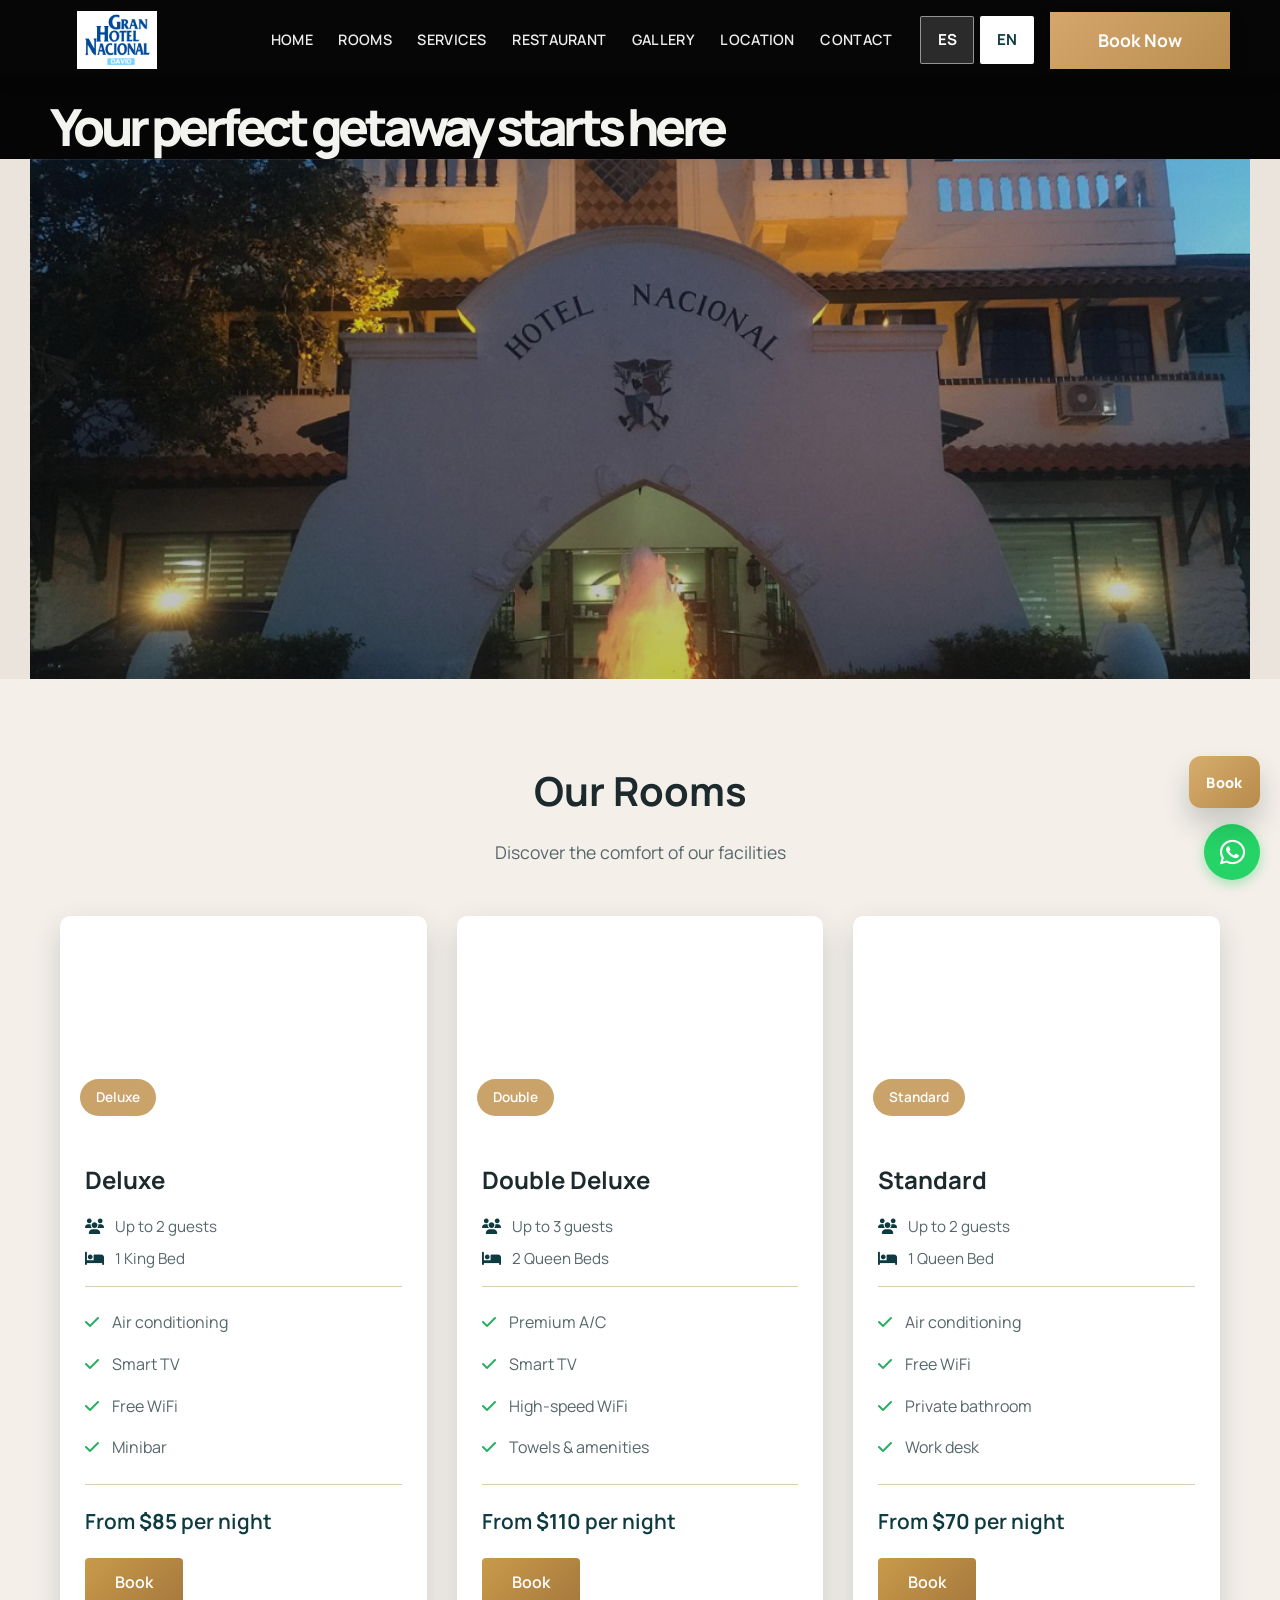
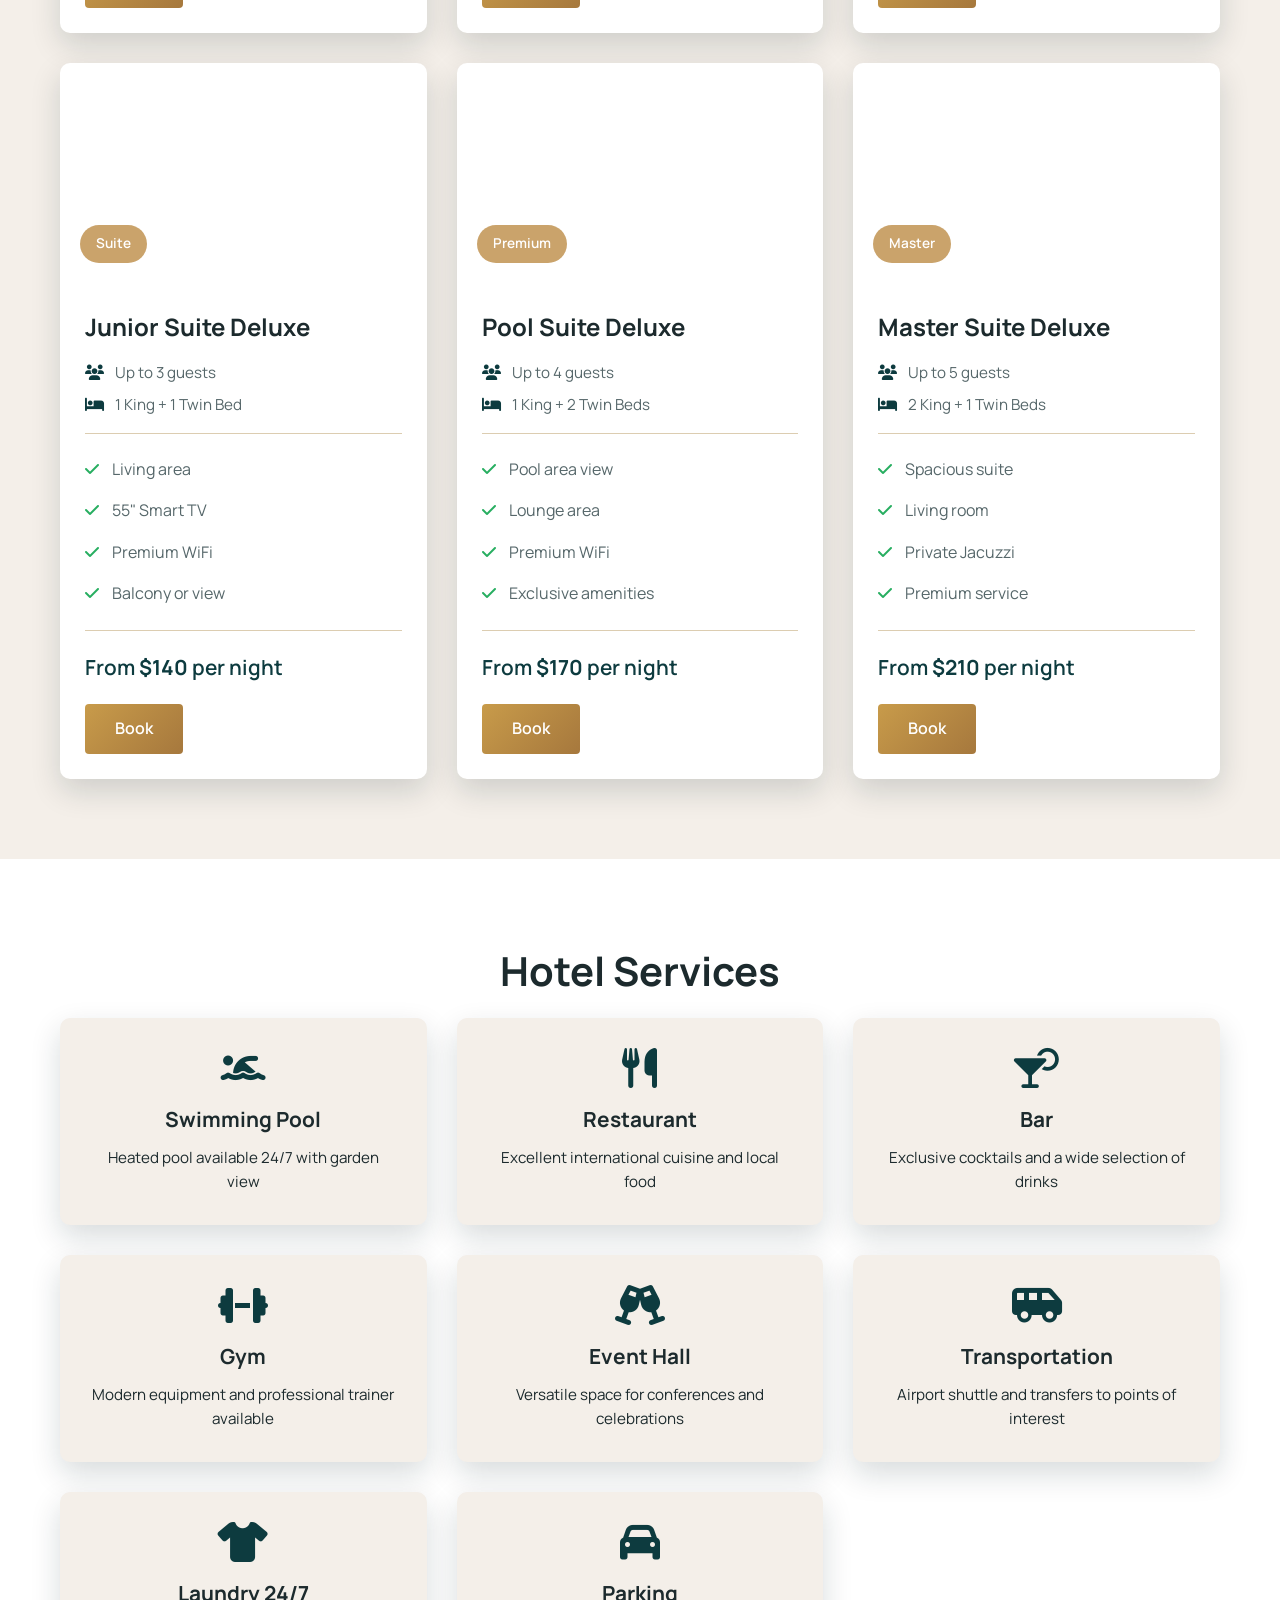
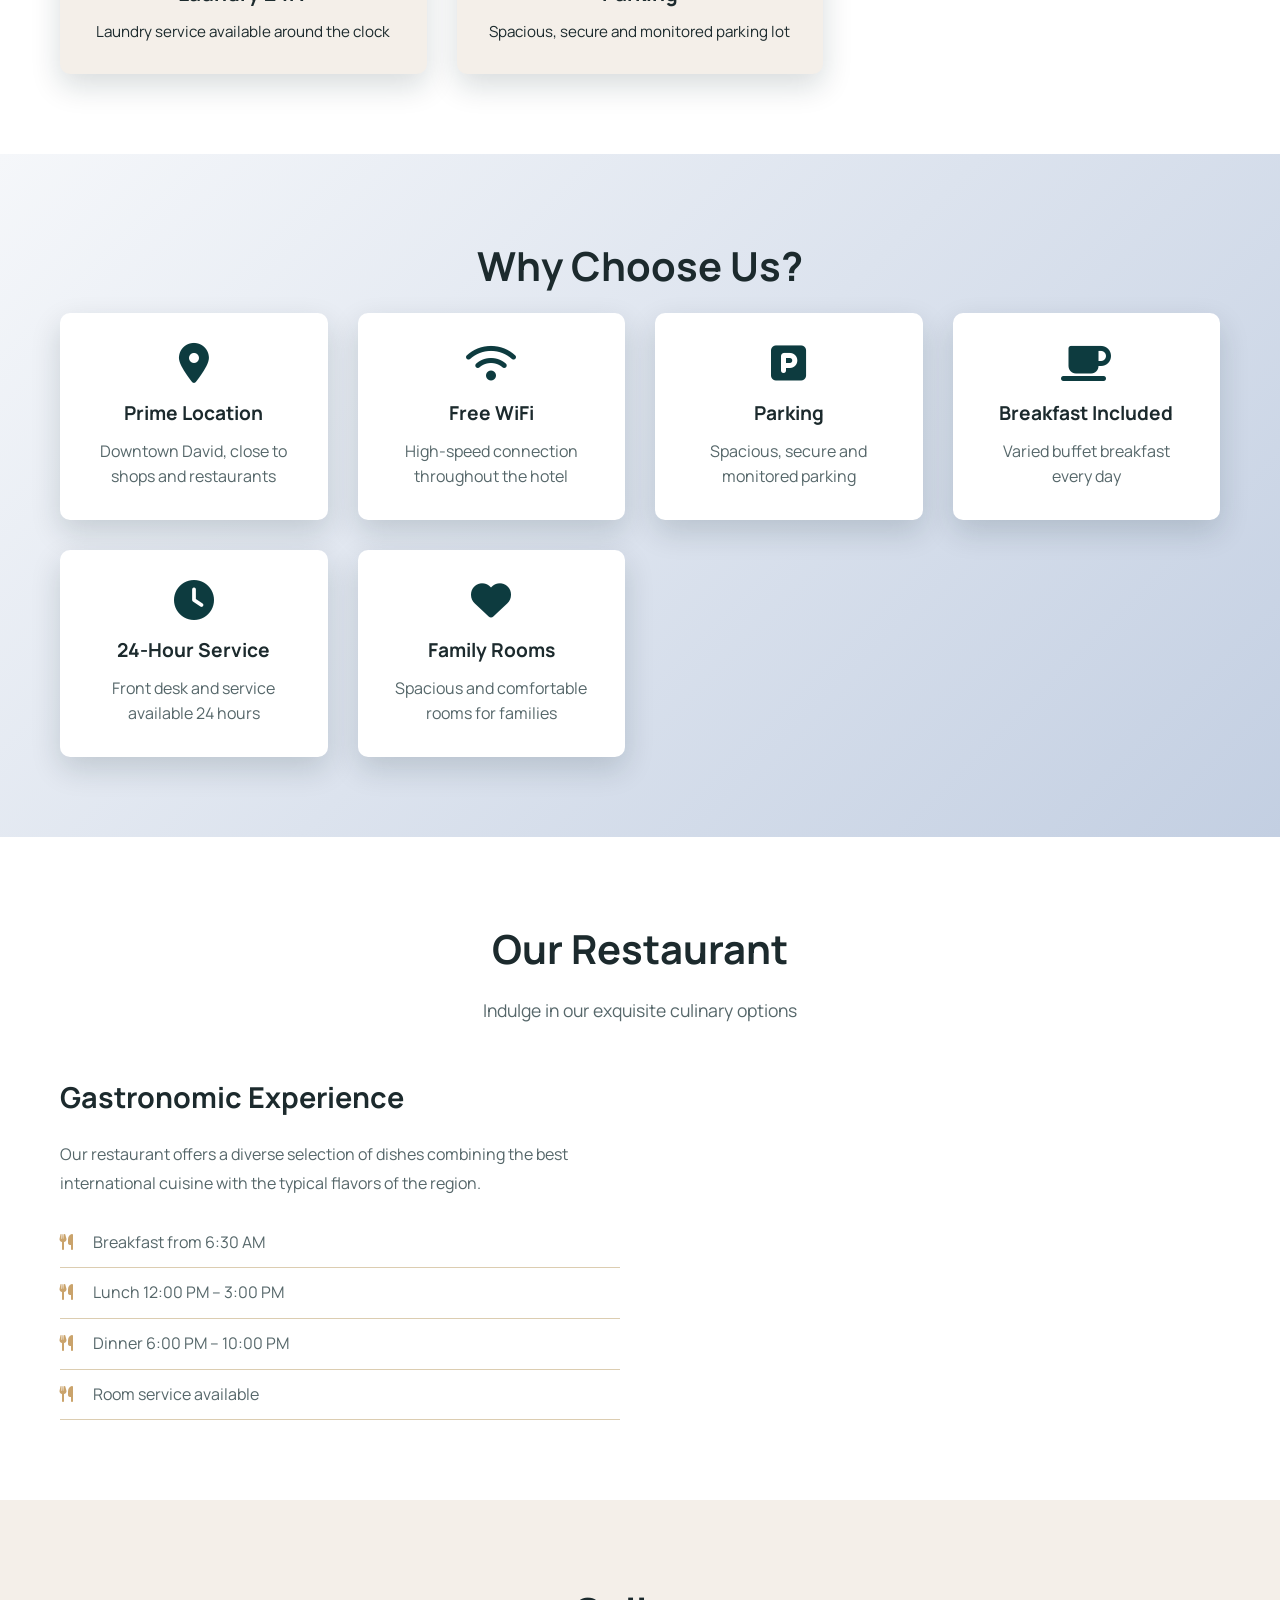
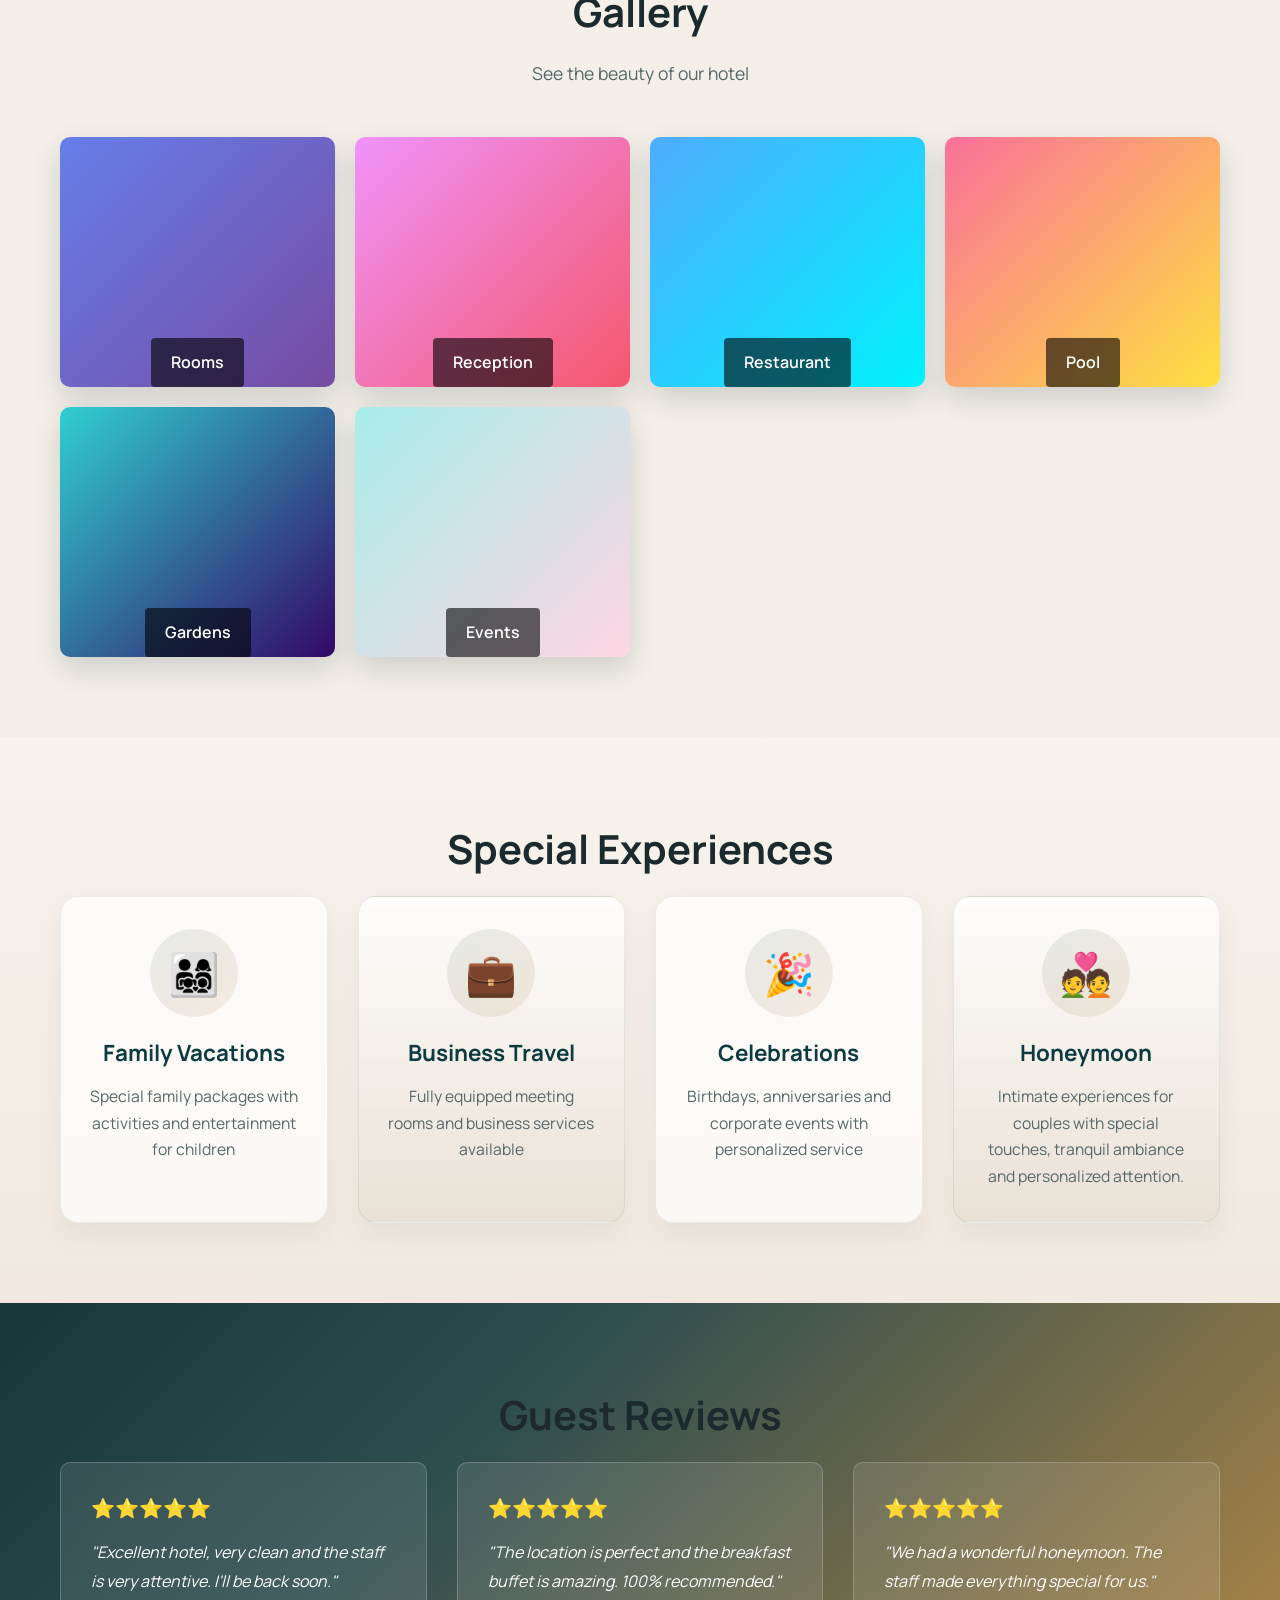
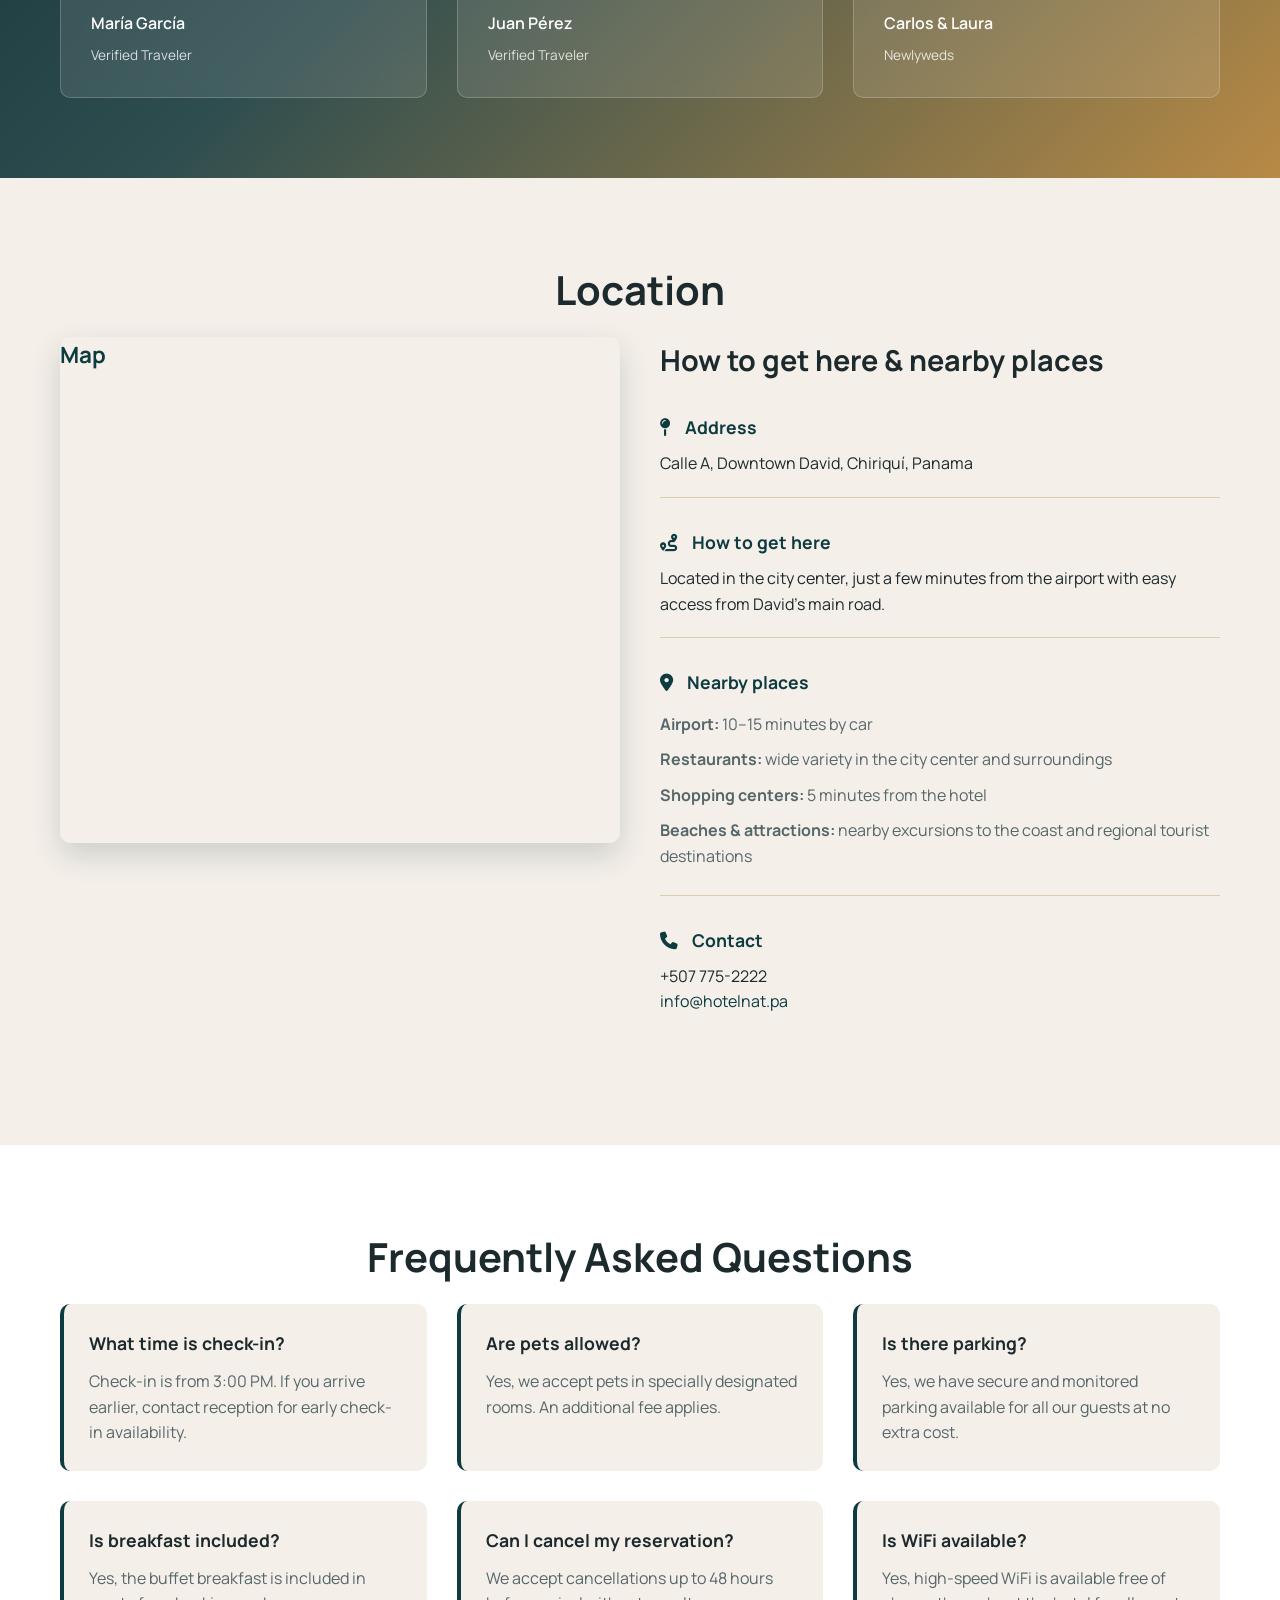
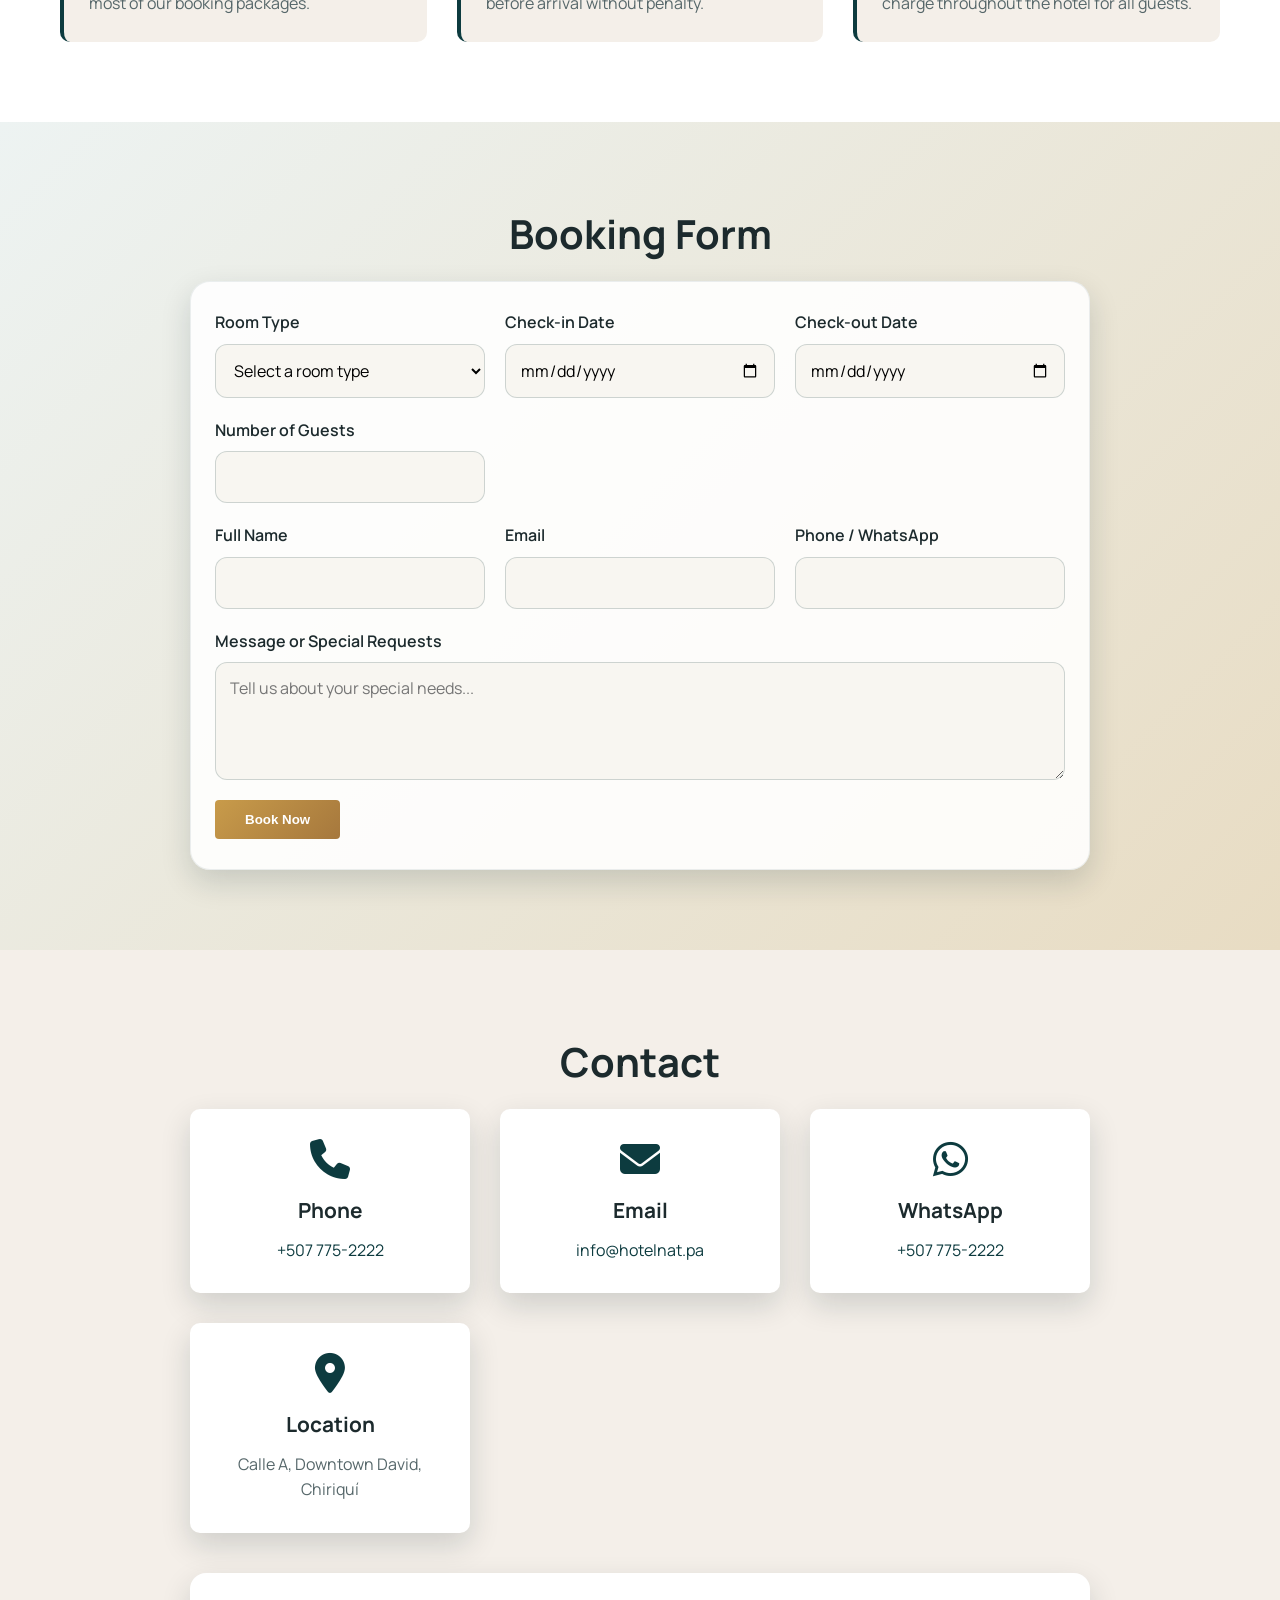
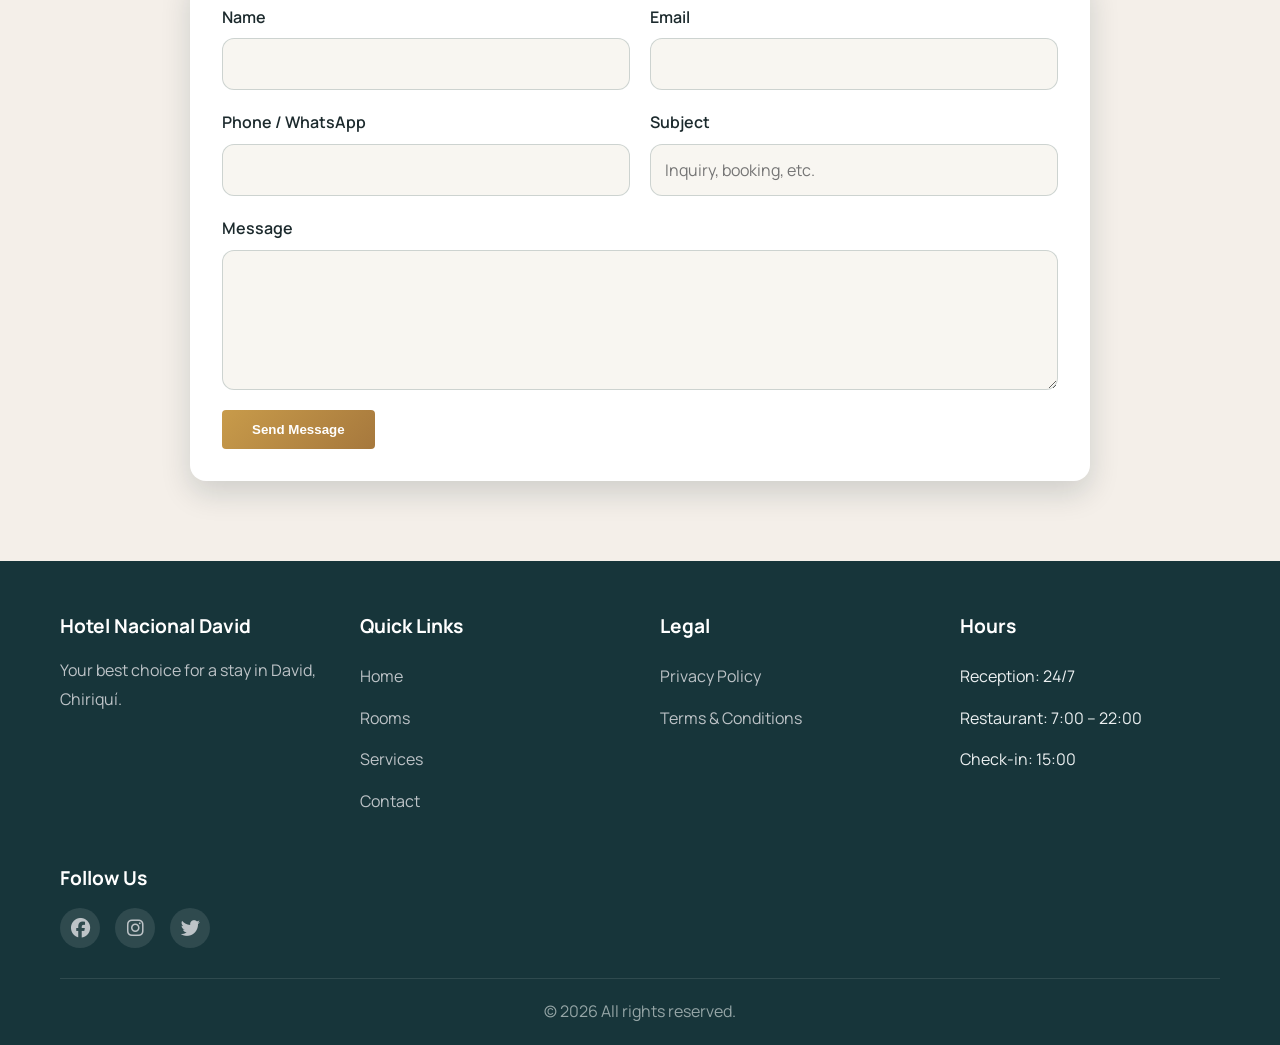
==== commit 6c98b2e7: "Traduccion de la pagina completa y bloque de reservacion de fechas anteriores a la actual" ====
--- a/index-en.html
+++ b/index-en.html
@@ -1,13 +1,16 @@
 <!DOCTYPE html>
 <html lang="en">
+
 <head>
     <meta charset="UTF-8">
     <meta name="viewport" content="width=device-width, initial-scale=1.0">
     <title>Hotel Nacional David - Online Booking</title>
-    <meta name="description" content="Hotel Nacional David — Located in the heart of David, Chiriquí. Comfortable rooms, restaurant, pool and personalized service. Book now.">
+    <meta name="description"
+        content="Hotel Nacional David — Located in the heart of David, Chiriquí. Comfortable rooms, restaurant, pool and personalized service. Book now.">
     <link rel="stylesheet" href="styles.css">
     <link rel="stylesheet" href="https://cdnjs.cloudflare.com/ajax/libs/font-awesome/6.4.0/css/all.min.css">
 </head>
+
 <body>
     <header class="header">
         <div class="container-header">
@@ -64,7 +67,8 @@
             <p class="section-subtitle">Discover the comfort of our facilities</p>
             <div class="habitaciones-grid">
                 <div class="habitacion-card">
-                    <div class="habitacion-image" style="background-image: url('https://images.unsplash.com/photo-1505693416388-ac5ce068fe85?auto=format&fit=crop&w=900&q=80');">
+                    <div class="habitacion-image"
+                        style="background-image: url('https://images.unsplash.com/photo-1505693416388-ac5ce068fe85?auto=format&fit=crop&w=900&q=80');">
                         <span class="habitacion-badge">Deluxe</span>
                     </div>
                     <div class="habitacion-content">
@@ -85,7 +89,8 @@
                 </div>
 
                 <div class="habitacion-card">
-                    <div class="habitacion-image" style="background-image: url('https://images.unsplash.com/photo-1566665797739-1674de7a421a?auto=format&fit=crop&w=900&q=80');">
+                    <div class="habitacion-image"
+                        style="background-image: url('https://images.unsplash.com/photo-1566665797739-1674de7a421a?auto=format&fit=crop&w=900&q=80');">
                         <span class="habitacion-badge">Double</span>
                     </div>
                     <div class="habitacion-content">
@@ -106,7 +111,8 @@
                 </div>
 
                 <div class="habitacion-card">
-                    <div class="habitacion-image" style="background-image: url('https://images.unsplash.com/photo-1522708323590-d24dbb6b0267?auto=format&fit=crop&w=900&q=80');">
+                    <div class="habitacion-image"
+                        style="background-image: url('https://images.unsplash.com/photo-1522708323590-d24dbb6b0267?auto=format&fit=crop&w=900&q=80');">
                         <span class="habitacion-badge">Standard</span>
                     </div>
                     <div class="habitacion-content">
@@ -127,7 +133,8 @@
                 </div>
 
                 <div class="habitacion-card">
-                    <div class="habitacion-image" style="background-image: url('https://images.unsplash.com/photo-1505693416388-ac5ce068fe85?auto=format&fit=crop&w=900&q=80');">
+                    <div class="habitacion-image"
+                        style="background-image: url('https://images.unsplash.com/photo-1505693416388-ac5ce068fe85?auto=format&fit=crop&w=900&q=80');">
                         <span class="habitacion-badge">Suite</span>
                     </div>
                     <div class="habitacion-content">
@@ -148,7 +155,8 @@
                 </div>
 
                 <div class="habitacion-card">
-                    <div class="habitacion-image" style="background-image: url('https://images.unsplash.com/photo-1494526585095-c41746248156?auto=format&fit=crop&w=900&q=80');">
+                    <div class="habitacion-image"
+                        style="background-image: url('https://images.unsplash.com/photo-1494526585095-c41746248156?auto=format&fit=crop&w=900&q=80');">
                         <span class="habitacion-badge">Premium</span>
                     </div>
                     <div class="habitacion-content">
@@ -169,7 +177,8 @@
                 </div>
 
                 <div class="habitacion-card">
-                    <div class="habitacion-image" style="background-image: url('https://images.unsplash.com/photo-1505693416388-ac5ce068fe85?auto=format&fit=crop&w=900&q=80');">
+                    <div class="habitacion-image"
+                        style="background-image: url('https://images.unsplash.com/photo-1505693416388-ac5ce068fe85?auto=format&fit=crop&w=900&q=80');">
                         <span class="habitacion-badge">Master</span>
                     </div>
                     <div class="habitacion-content">
@@ -285,7 +294,8 @@
             <div class="restaurante-content">
                 <div class="restaurante-info">
                     <h3>Gastronomic Experience</h3>
-                    <p>Our restaurant offers a diverse selection of dishes combining the best international cuisine with the typical flavors of the region.</p>
+                    <p>Our restaurant offers a diverse selection of dishes combining the best international cuisine with
+                        the typical flavors of the region.</p>
                     <ul class="restaurante-list">
                         <li><i class="fas fa-utensils"></i> Breakfast from 6:30 AM</li>
                         <li><i class="fas fa-utensils"></i> Lunch 12:00 PM – 3:00 PM</li>
@@ -358,7 +368,8 @@
                 <div class="experiencia-card">
                     <div class="experiencia-icon">💑</div>
                     <h3>Honeymoon</h3>
-                    <p>Intimate experiences for couples with special touches, tranquil ambiance and personalized attention.</p>
+                    <p>Intimate experiences for couples with special touches, tranquil ambiance and personalized
+                        attention.</p>
                 </div>
             </div>
         </div>
@@ -396,7 +407,10 @@
             <div class="ubicacion-content">
                 <div class="mapa-container">
                     <h3>Map</h3>
-                    <iframe src="https://www.google.com/maps/embed?pb=!1m18!1m12!1m3!1d1120.5262142371837!2d-82.42969783677705!3d8.428309926106243!2m3!1f0!2f0!3f0!3m2!1i1024!2i768!4f13.1!3m3!1m2!1s0x8fa59d7431a382c5%3A0xcafaf7a8580132fd!2sHotel%20Nacional!5e0!3m2!1ses!2sus!4v1788294577516!5m2!1ses!2sus" width="600" height="450" style="border:0;" allowfullscreen="" loading="lazy" referrerpolicy="strict-origin-when-cross-origin"></iframe>
+                    <iframe
+                        src="https://www.google.com/maps/embed?pb=!1m18!1m12!1m3!1d1120.5262142371837!2d-82.42969783677705!3d8.428309926106243!2m3!1f0!2f0!3f0!3m2!1i1024!2i768!4f13.1!3m3!1m2!1s0x8fa59d7431a382c5%3A0xcafaf7a8580132fd!2sHotel%20Nacional!5e0!3m2!1ses!2sus!4v1788294577516!5m2!1ses!2sus"
+                        width="600" height="450" style="border:0;" allowfullscreen="" loading="lazy"
+                        referrerpolicy="strict-origin-when-cross-origin"></iframe>
                 </div>
                 <div class="ubicacion-info">
                     <h3>How to get here &amp; nearby places</h3>
@@ -406,7 +420,8 @@
                     </div>
                     <div class="info-item">
                         <h4><i class="fas fa-route"></i> How to get here</h4>
-                        <p>Located in the city center, just a few minutes from the airport with easy access from David's main road.</p>
+                        <p>Located in the city center, just a few minutes from the airport with easy access from David's
+                            main road.</p>
                     </div>
                     <div class="info-item">
                         <h4><i class="fas fa-location-dot"></i> Nearby places</h4>
@@ -414,7 +429,8 @@
                             <li><strong>Airport:</strong> 10–15 minutes by car</li>
                             <li><strong>Restaurants:</strong> wide variety in the city center and surroundings</li>
                             <li><strong>Shopping centers:</strong> 5 minutes from the hotel</li>
-                            <li><strong>Beaches &amp; attractions:</strong> nearby excursions to the coast and regional tourist destinations</li>
+                            <li><strong>Beaches &amp; attractions:</strong> nearby excursions to the coast and regional
+                                tourist destinations</li>
                         </ul>
                     </div>
                     <div class="info-item">
@@ -433,7 +449,8 @@
             <div class="faq-grid">
                 <div class="faq-item">
                     <h4>What time is check-in?</h4>
-                    <p>Check-in is from 3:00 PM. If you arrive earlier, contact reception for early check-in availability.</p>
+                    <p>Check-in is from 3:00 PM. If you arrive earlier, contact reception for early check-in
+                        availability.</p>
                 </div>
                 <div class="faq-item">
                     <h4>Are pets allowed?</h4>
@@ -621,11 +638,11 @@
                 </div>
             </div>
             <div class="footer-bottom">
-                <p>&copy; 2024 Hotel Nacional David. All rights reserved.</p>
+                <p>&copy; 2026 All rights reserved.</p>
             </div>
         </div>
     </footer>
-
     <script src="script.js"></script>
 </body>
-</html>
+
+</html>
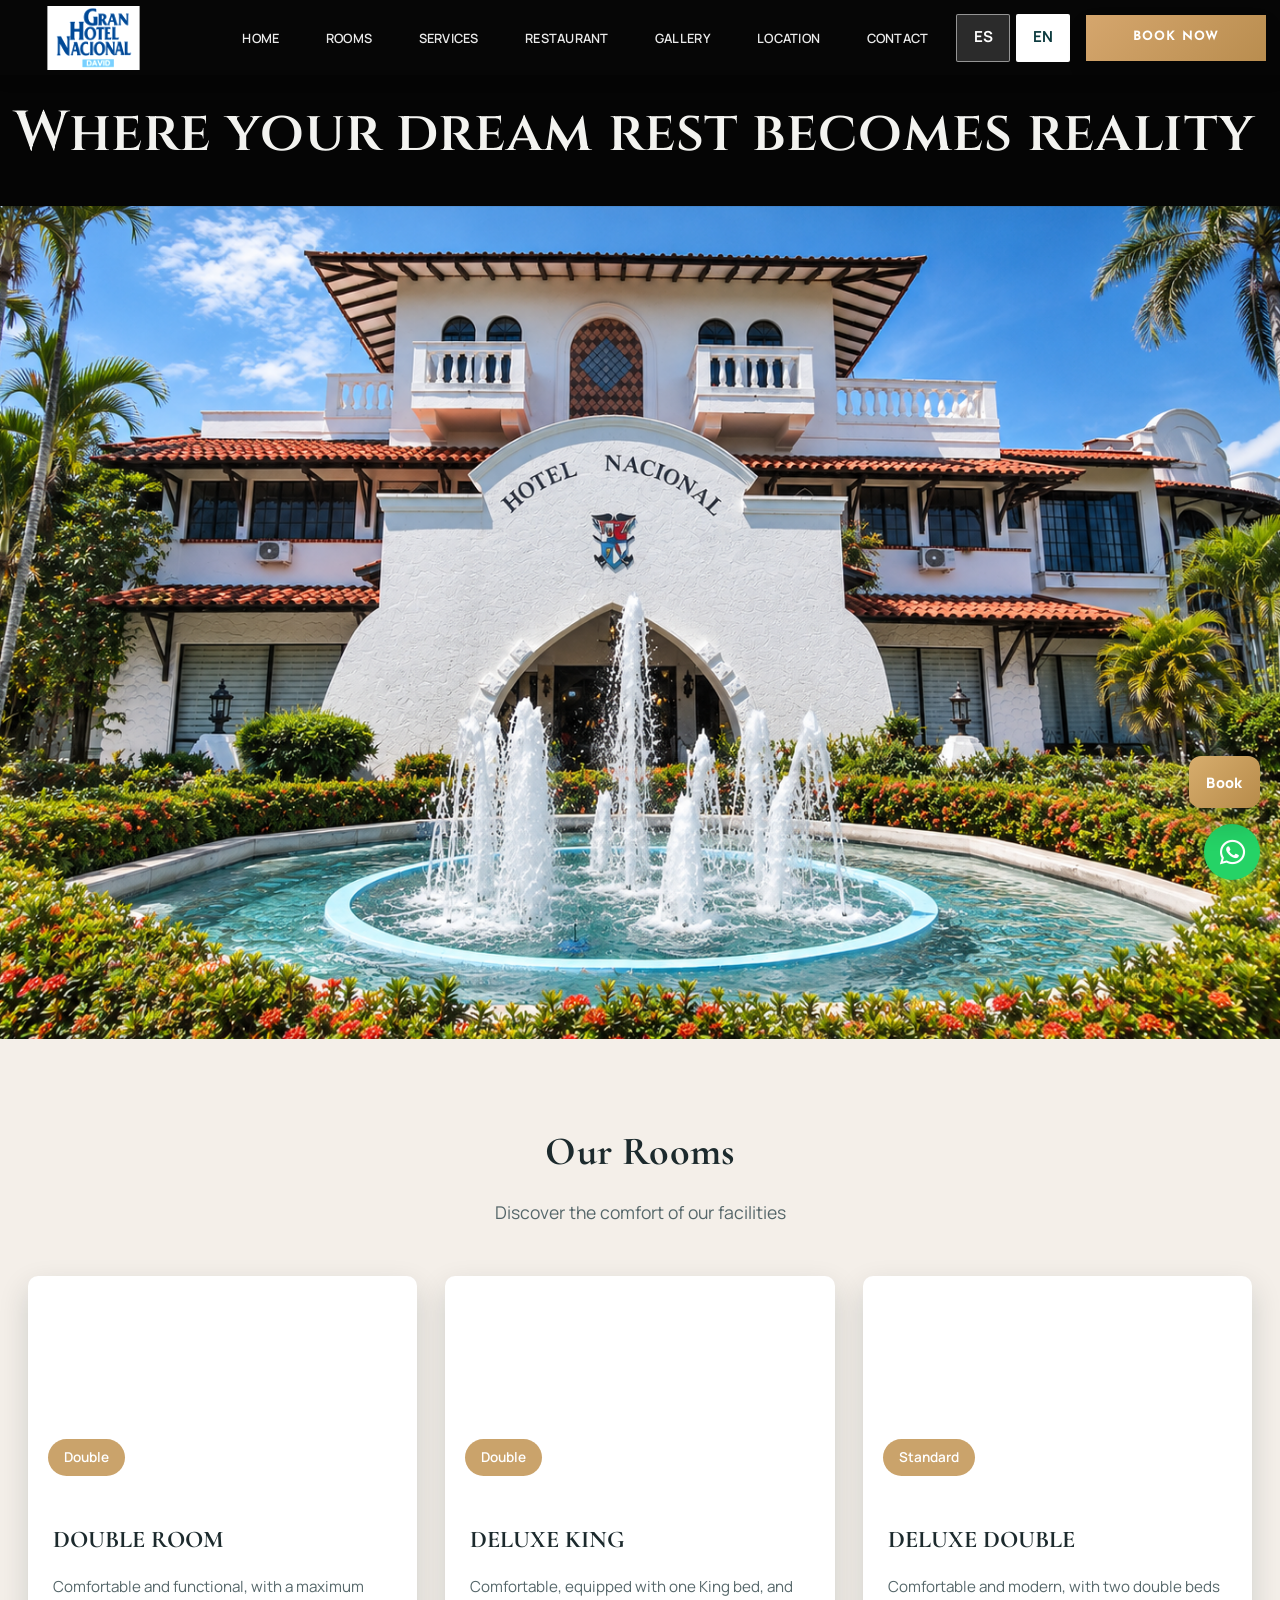
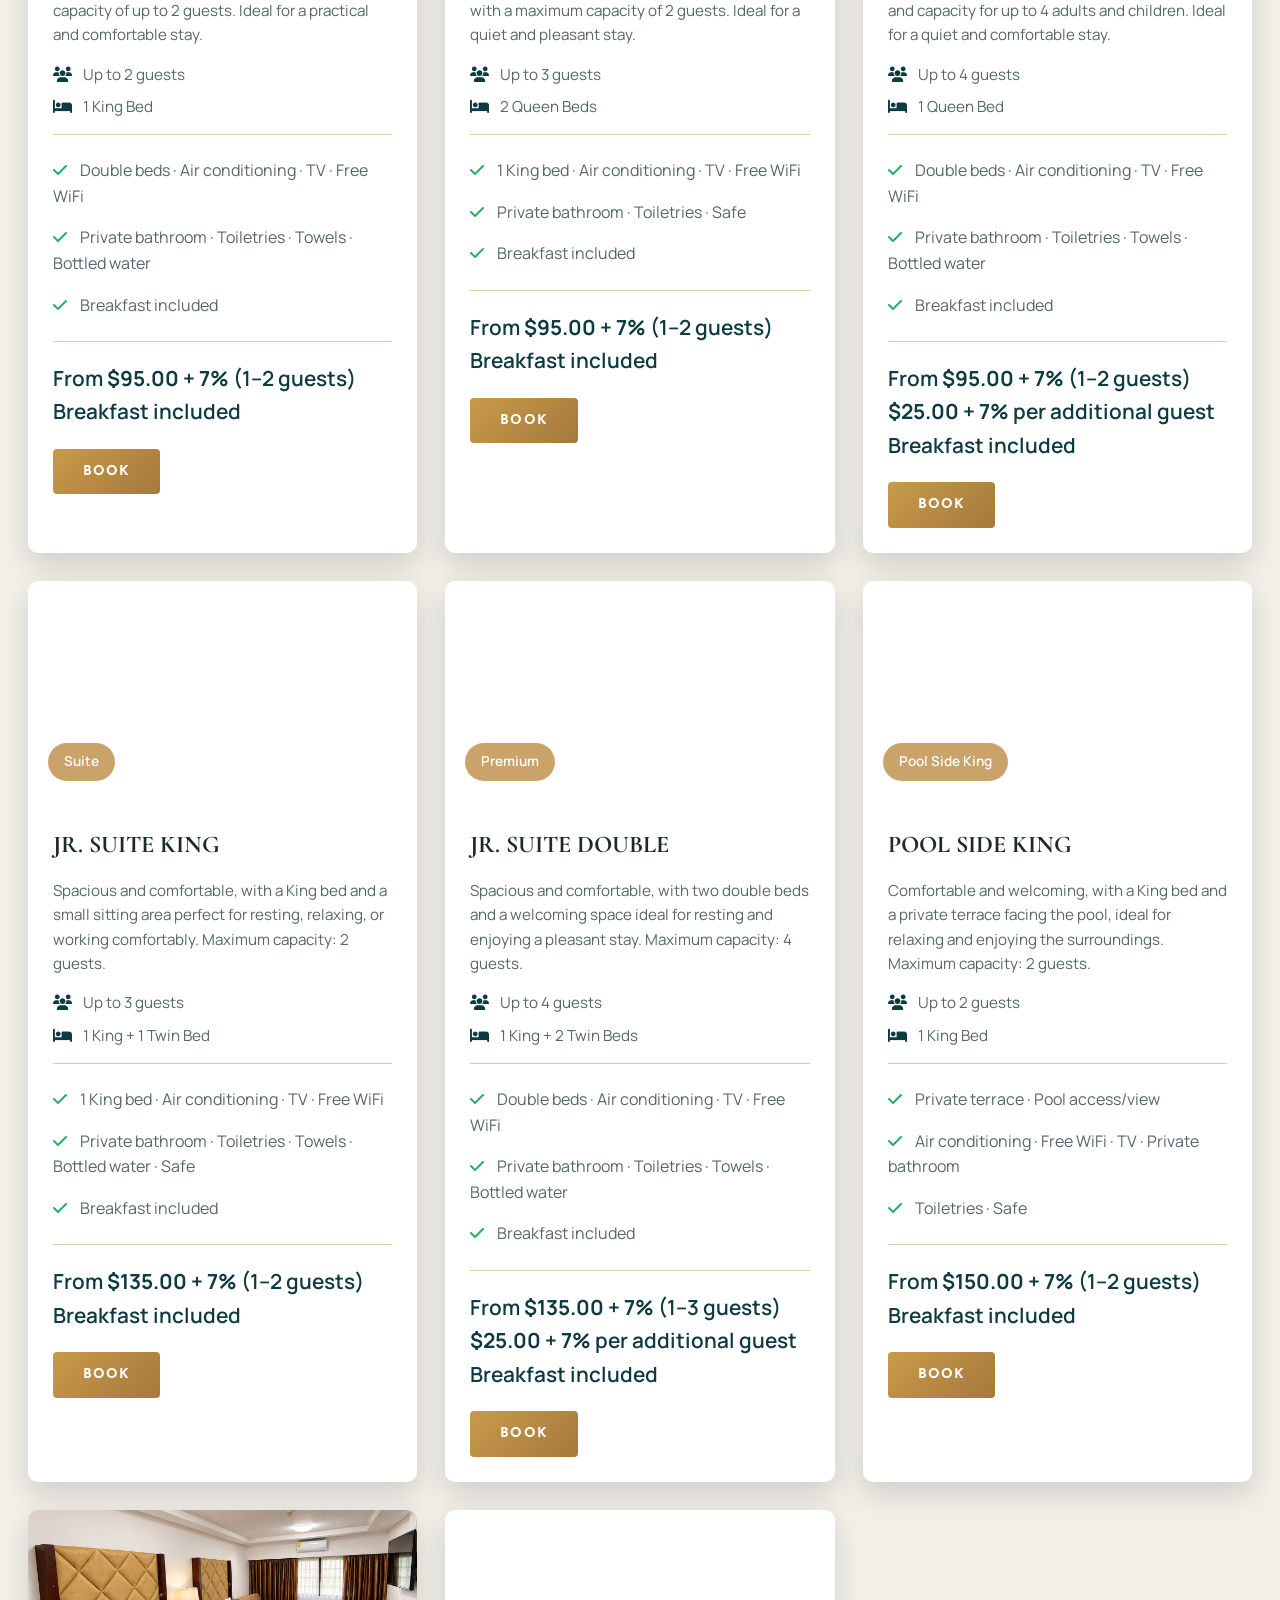
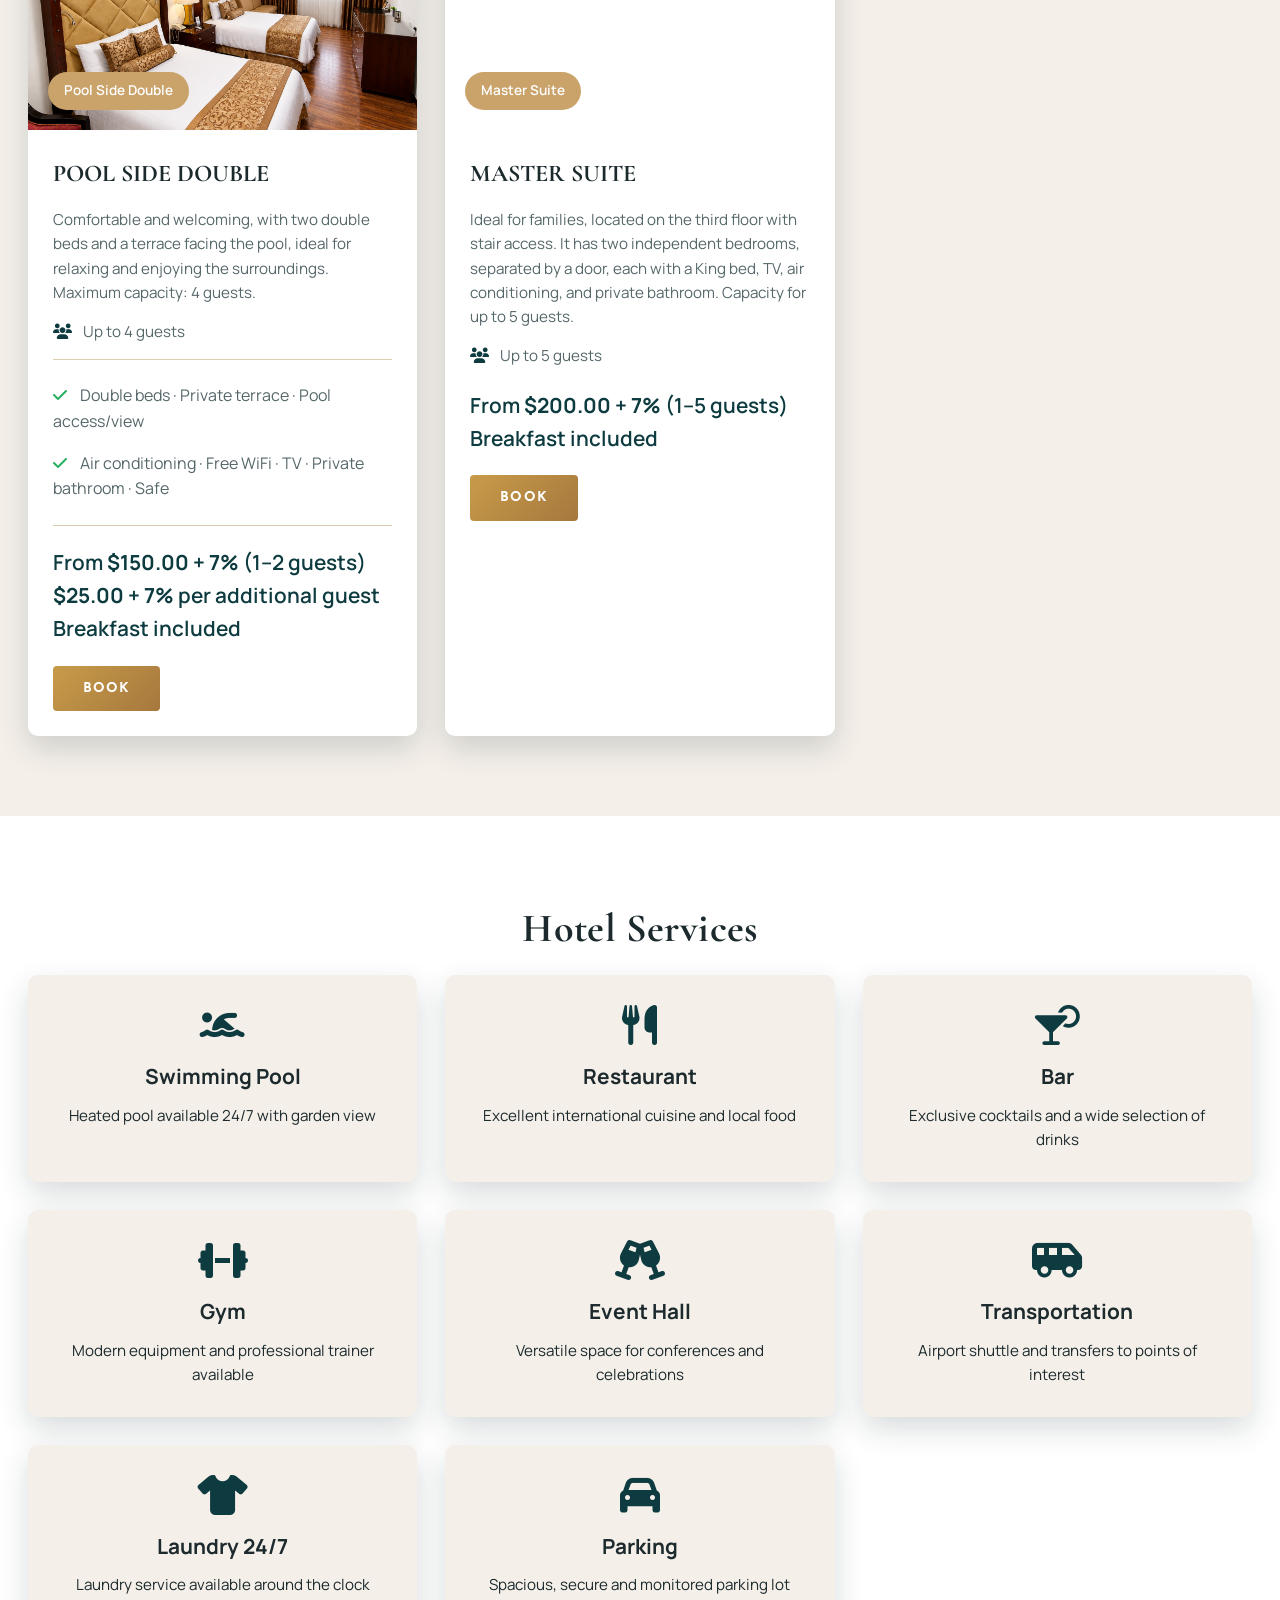
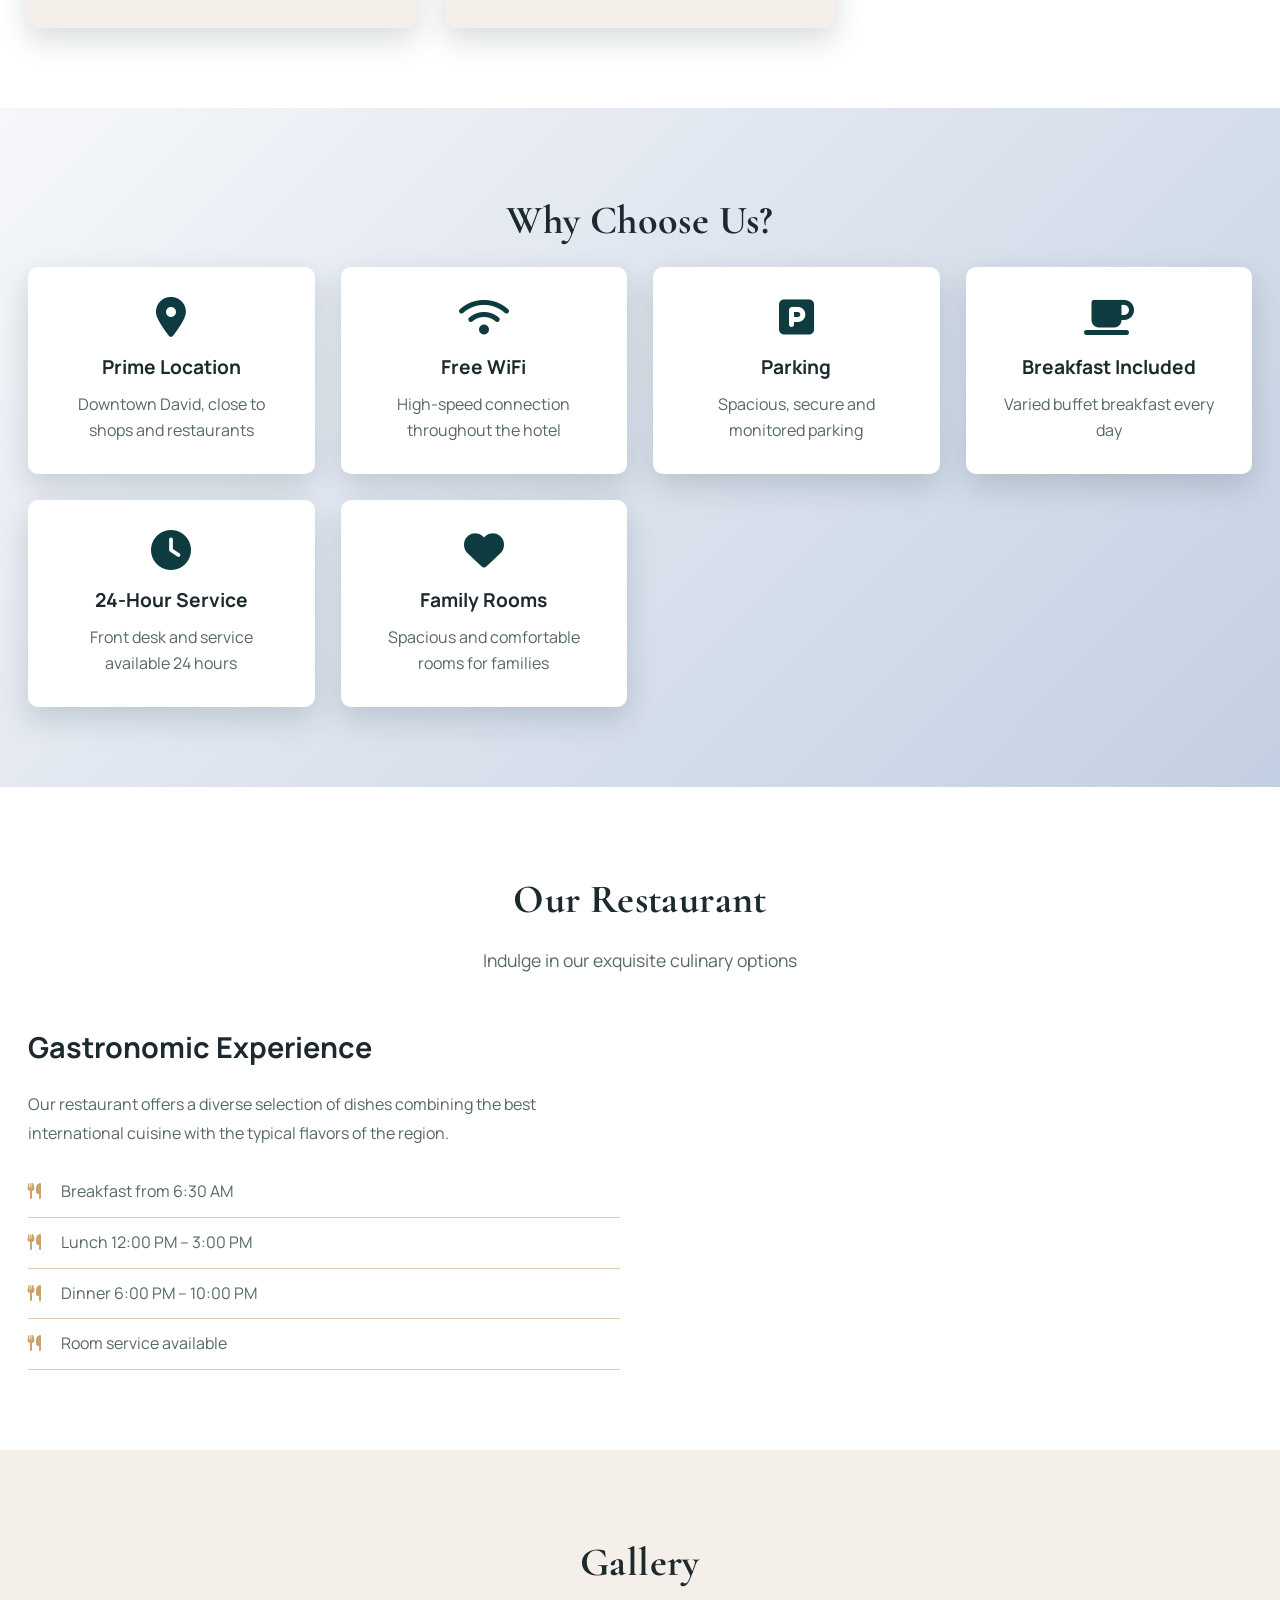
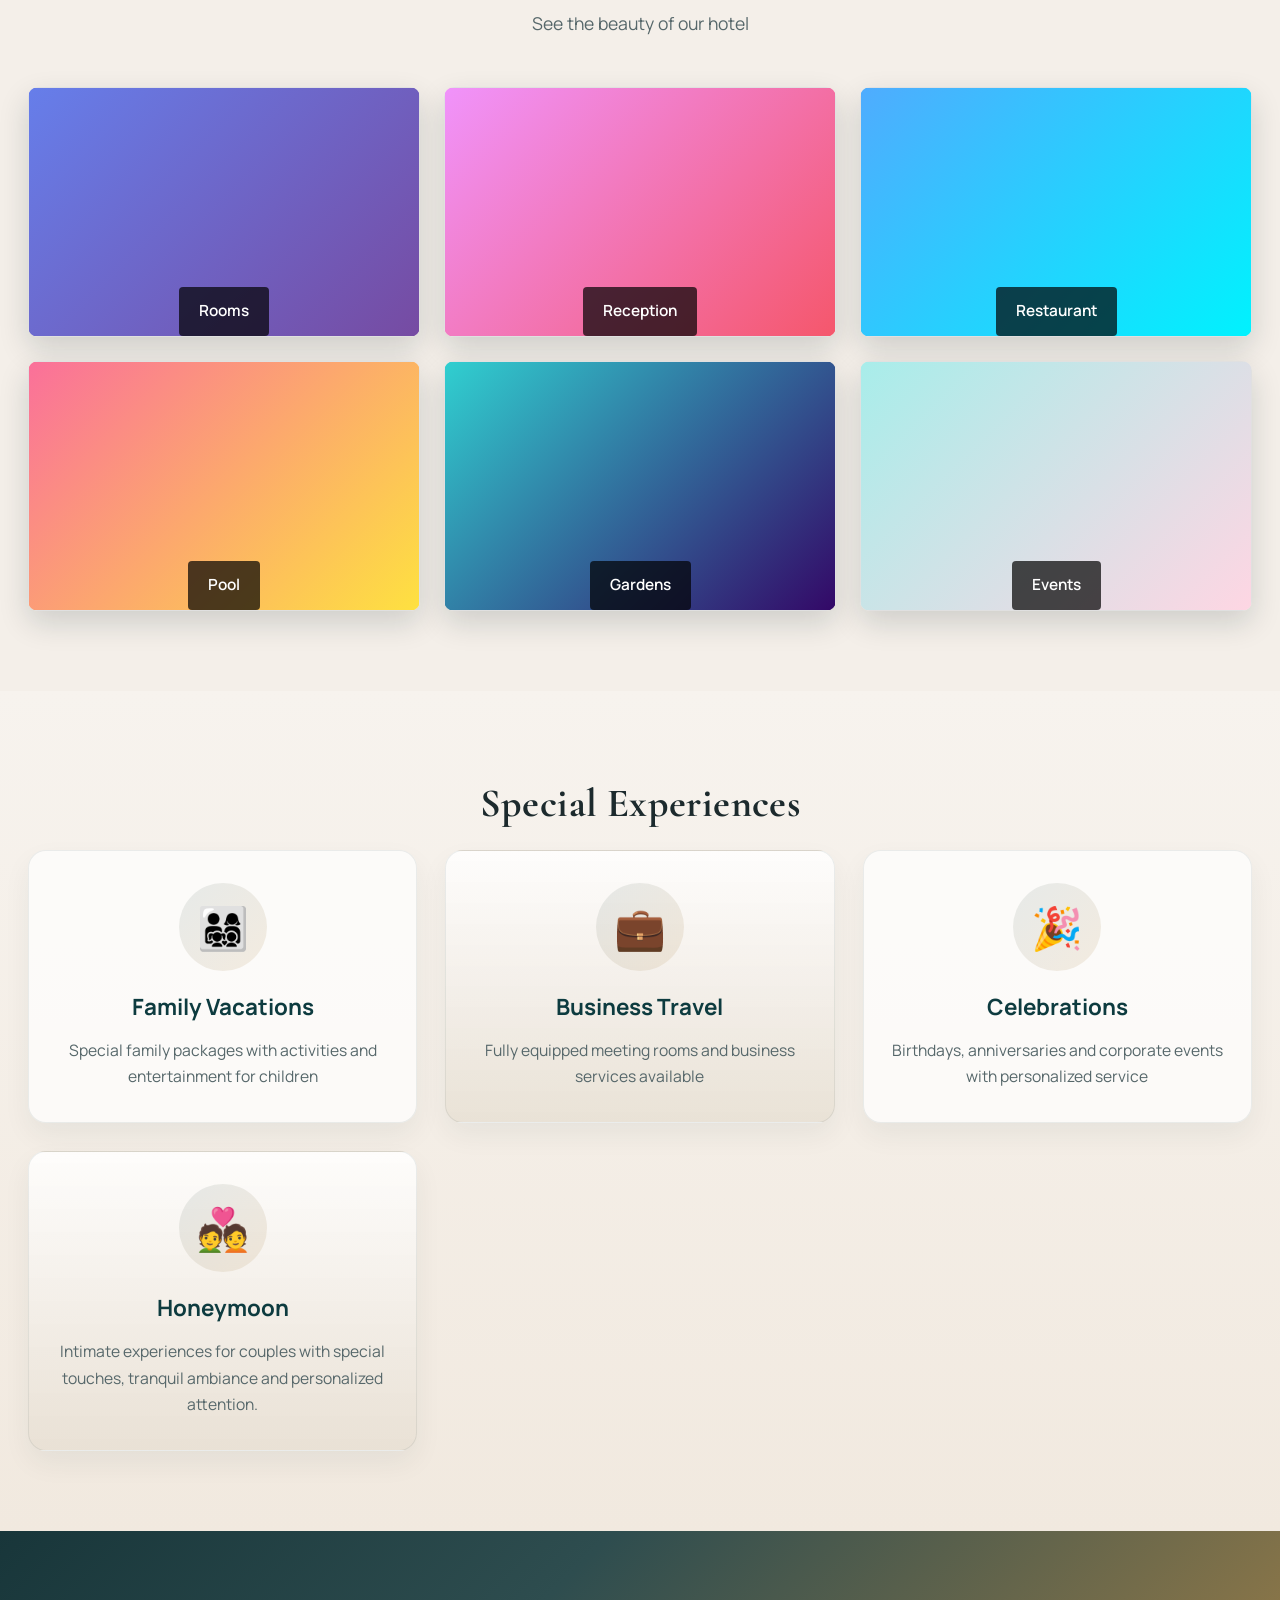
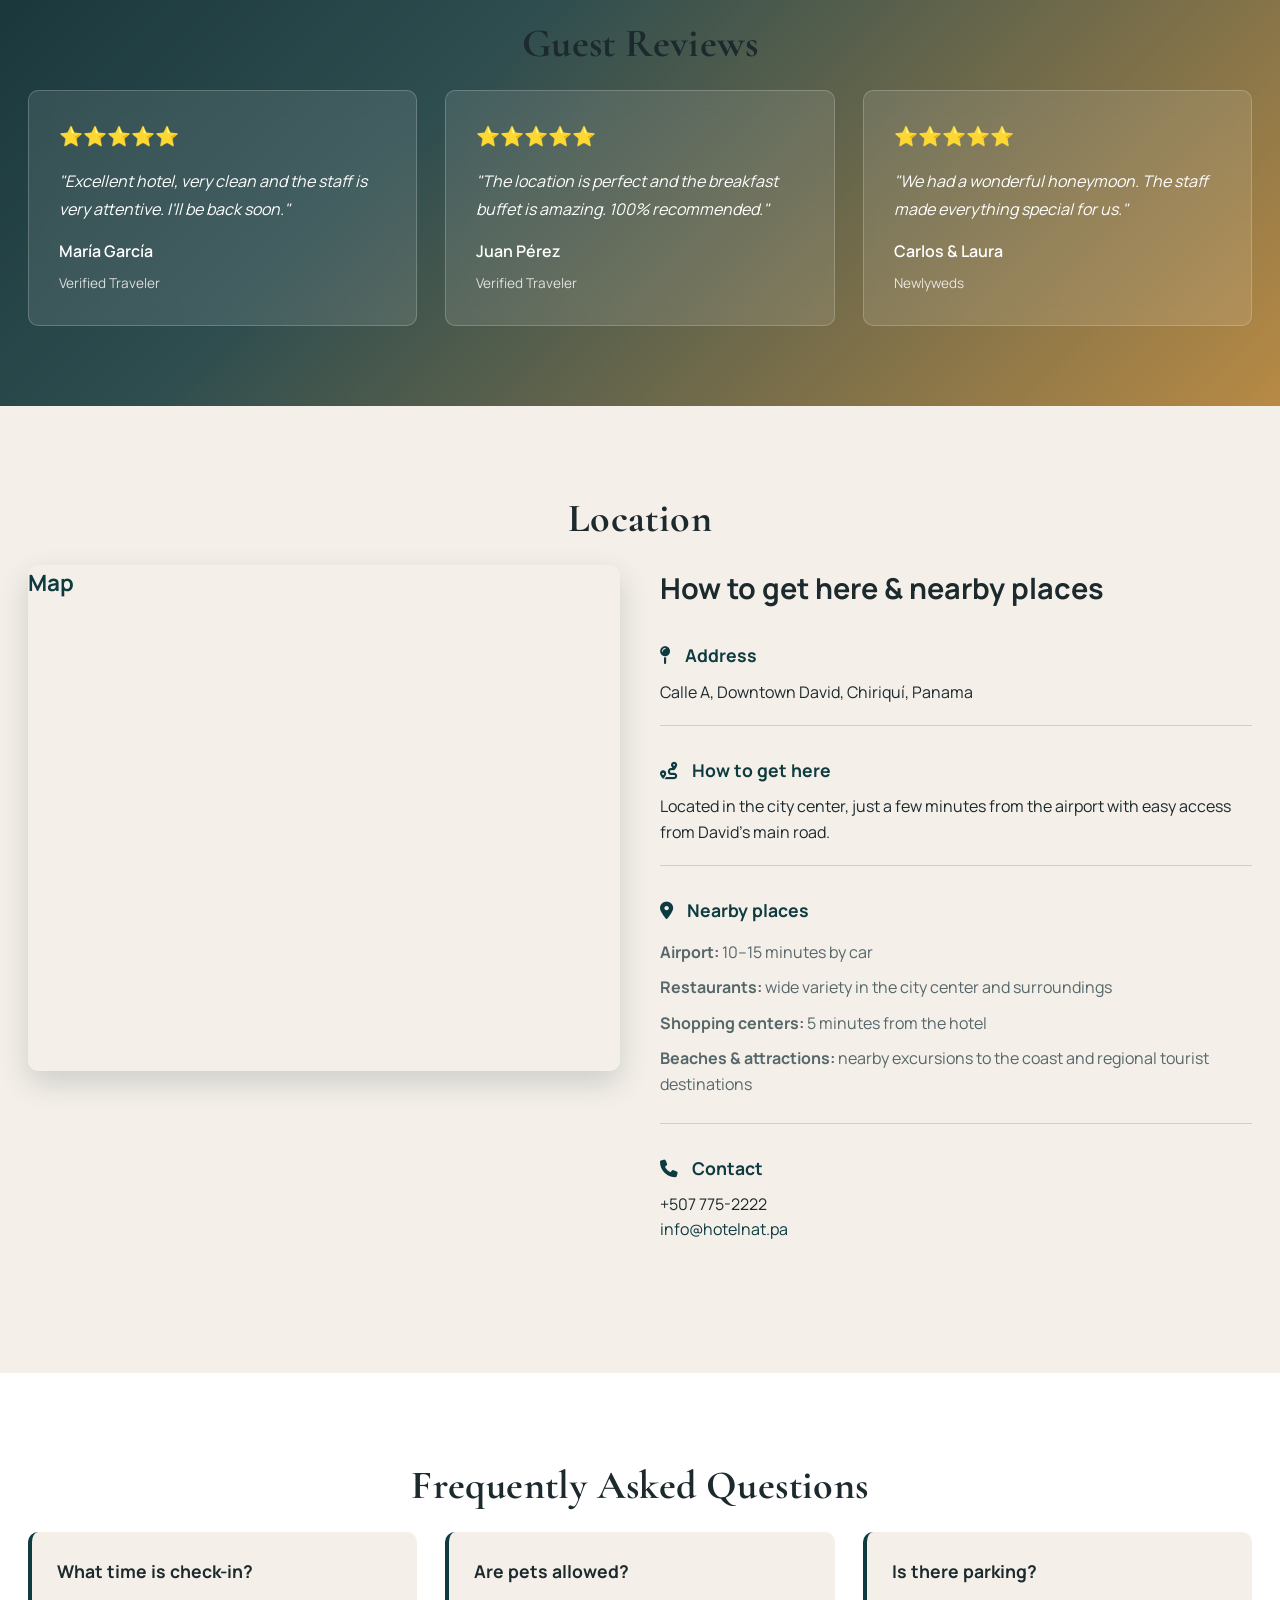
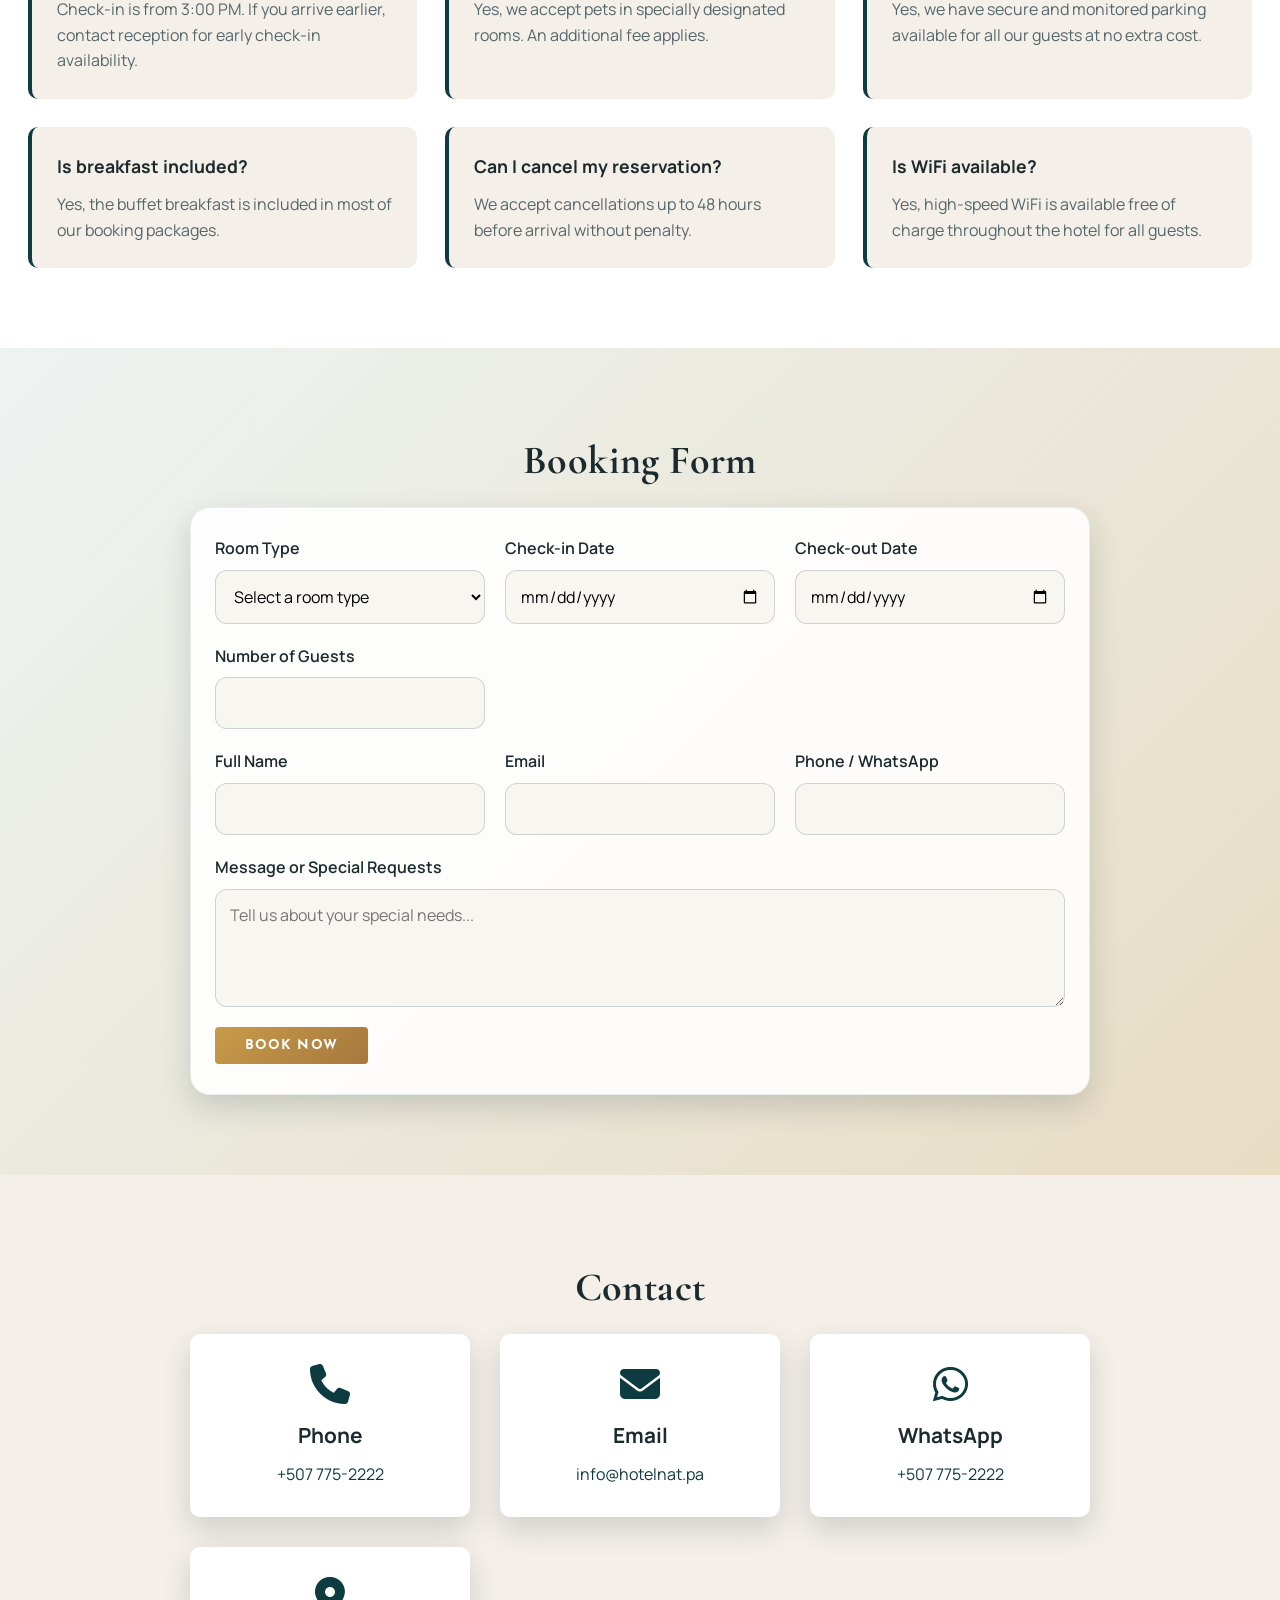
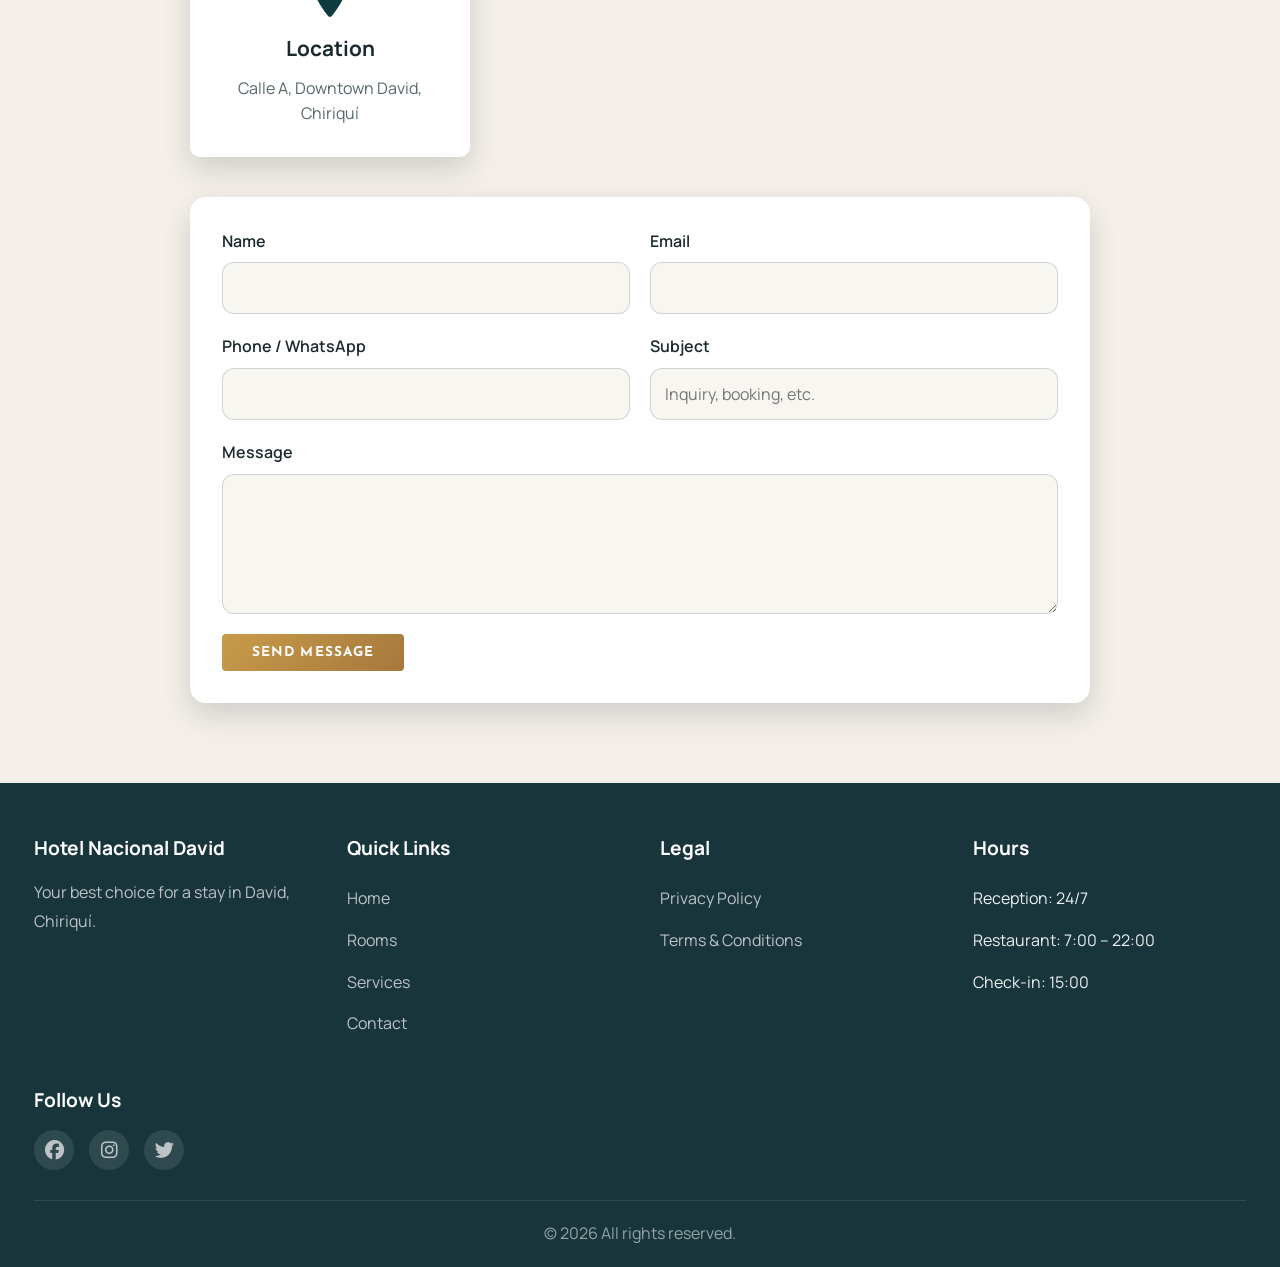
==== commit bea64092: "Correcciones sobre habitaciones, letras, traducciones." ====
--- a/index-en.html
+++ b/index-en.html
@@ -48,7 +48,7 @@
     <section id="inicio" class="hero">
         <div class="container hero-content">
             <div class="brand-block">
-                <div class="hero-title">Your perfect getaway starts here</div>
+                <div class="hero-title">Where your dream rest becomes reality</div>
                 <p class="hero-subtitle">Comfortable rooms, excellent location and personalized service</p>
                 <div class="hero-buttons">
                     <a href="#habitaciones" class="btn btn-primary">View Rooms</a>
@@ -57,7 +57,9 @@
             </div>
         </div>
         <div class="hero-image-wrap">
-            <div class="hero-image"></div>
+            <div class="hero-image">
+                <img src="assets/images/hero-bg.png" alt="View of Hotel Nacional David">
+            </div>
         </div>
     </section>
 
@@ -69,21 +71,21 @@
                 <div class="habitacion-card">
                     <div class="habitacion-image"
                         style="background-image: url('https://images.unsplash.com/photo-1505693416388-ac5ce068fe85?auto=format&fit=crop&w=900&q=80');">
-                        <span class="habitacion-badge">Deluxe</span>
-                    </div>
-                    <div class="habitacion-content">
-                        <h3>Deluxe</h3>
+                        <span class="habitacion-badge">Double</span>
+                    </div>
+                    <div class="habitacion-content">
+                        <h3>DOUBLE ROOM</h3>
+                        <p class="habitacion-descripcion">Comfortable and functional, with a maximum capacity of up to 2 guests. Ideal for a practical and comfortable stay.</p>
                         <div class="habitacion-info">
                             <p><i class="fas fa-users"></i> Up to 2 guests</p>
                             <p><i class="fas fa-bed"></i> 1 King Bed</p>
                         </div>
                         <ul class="servicios-habitacion">
-                            <li><i class="fas fa-check"></i> Air conditioning</li>
-                            <li><i class="fas fa-check"></i> Smart TV</li>
-                            <li><i class="fas fa-check"></i> Free WiFi</li>
-                            <li><i class="fas fa-check"></i> Minibar</li>
+                            <li><i class="fas fa-check"></i> Double beds · Air conditioning · TV · Free WiFi</li>
+                            <li><i class="fas fa-check"></i> Private bathroom · Toiletries · Towels · Bottled water</li>
+                            <li><i class="fas fa-check"></i> Breakfast included</li>
                         </ul>
-                        <p class="precio">From <strong>$85</strong> per night</p>
+                        <p class="precio">From <strong>$95.00 + 7%</strong> (1–2 guests)<br>Breakfast included</p>
                         <a href="#reservar" class="btn btn-primary">Book</a>
                     </div>
                 </div>
@@ -94,18 +96,18 @@
                         <span class="habitacion-badge">Double</span>
                     </div>
                     <div class="habitacion-content">
-                        <h3>Double Deluxe</h3>
+                        <h3>DELUXE KING</h3>
+                        <p class="habitacion-descripcion">Comfortable, equipped with one King bed, and with a maximum capacity of 2 guests. Ideal for a quiet and pleasant stay.</p>
                         <div class="habitacion-info">
                             <p><i class="fas fa-users"></i> Up to 3 guests</p>
                             <p><i class="fas fa-bed"></i> 2 Queen Beds</p>
                         </div>
                         <ul class="servicios-habitacion">
-                            <li><i class="fas fa-check"></i> Premium A/C</li>
-                            <li><i class="fas fa-check"></i> Smart TV</li>
-                            <li><i class="fas fa-check"></i> High-speed WiFi</li>
-                            <li><i class="fas fa-check"></i> Towels &amp; amenities</li>
+                            <li><i class="fas fa-check"></i> 1 King bed · Air conditioning · TV · Free WiFi</li>
+                            <li><i class="fas fa-check"></i> Private bathroom · Toiletries · Safe</li>
+                            <li><i class="fas fa-check"></i> Breakfast included</li>
                         </ul>
-                        <p class="precio">From <strong>$110</strong> per night</p>
+                        <p class="precio">From <strong>$95.00 + 7%</strong> (1–2 guests)<br>Breakfast included</p>
                         <a href="#reservar" class="btn btn-primary">Book</a>
                     </div>
                 </div>
@@ -116,18 +118,18 @@
                         <span class="habitacion-badge">Standard</span>
                     </div>
                     <div class="habitacion-content">
-                        <h3>Standard</h3>
+                        <h3>DELUXE DOUBLE</h3>
+                        <p class="habitacion-descripcion">Comfortable and modern, with two double beds and capacity for up to 4 adults and children. Ideal for a quiet and comfortable stay.</p>
                         <div class="habitacion-info">
-                            <p><i class="fas fa-users"></i> Up to 2 guests</p>
+                            <p><i class="fas fa-users"></i> Up to 4 guests</p>
                             <p><i class="fas fa-bed"></i> 1 Queen Bed</p>
                         </div>
                         <ul class="servicios-habitacion">
-                            <li><i class="fas fa-check"></i> Air conditioning</li>
-                            <li><i class="fas fa-check"></i> Free WiFi</li>
-                            <li><i class="fas fa-check"></i> Private bathroom</li>
-                            <li><i class="fas fa-check"></i> Work desk</li>
+                            <li><i class="fas fa-check"></i> Double beds · Air conditioning · TV · Free WiFi</li>
+                            <li><i class="fas fa-check"></i> Private bathroom · Toiletries · Towels · Bottled water</li>
+                            <li><i class="fas fa-check"></i> Breakfast included</li>
                         </ul>
-                        <p class="precio">From <strong>$70</strong> per night</p>
+                        <p class="precio">From <strong>$95.00 + 7%</strong> (1–2 guests)<br><strong>$25.00 + 7%</strong> per additional guest<br>Breakfast included</p>
                         <a href="#reservar" class="btn btn-primary">Book</a>
                     </div>
                 </div>
@@ -138,18 +140,18 @@
                         <span class="habitacion-badge">Suite</span>
                     </div>
                     <div class="habitacion-content">
-                        <h3>Junior Suite Deluxe</h3>
+                        <h3>JR. SUITE KING</h3>
+                        <p class="habitacion-descripcion">Spacious and comfortable, with a King bed and a small sitting area perfect for resting, relaxing, or working comfortably. Maximum capacity: 2 guests.</p>
                         <div class="habitacion-info">
                             <p><i class="fas fa-users"></i> Up to 3 guests</p>
                             <p><i class="fas fa-bed"></i> 1 King + 1 Twin Bed</p>
                         </div>
                         <ul class="servicios-habitacion">
-                            <li><i class="fas fa-check"></i> Living area</li>
-                            <li><i class="fas fa-check"></i> 55" Smart TV</li>
-                            <li><i class="fas fa-check"></i> Premium WiFi</li>
-                            <li><i class="fas fa-check"></i> Balcony or view</li>
+                            <li><i class="fas fa-check"></i> 1 King bed · Air conditioning · TV · Free WiFi</li>
+                            <li><i class="fas fa-check"></i> Private bathroom · Toiletries · Towels · Bottled water · Safe</li>
+                            <li><i class="fas fa-check"></i> Breakfast included</li>
                         </ul>
-                        <p class="precio">From <strong>$140</strong> per night</p>
+                        <p class="precio">From <strong>$135.00 + 7%</strong> (1–2 guests)<br>Breakfast included</p>
                         <a href="#reservar" class="btn btn-primary">Book</a>
                     </div>
                 </div>
@@ -160,18 +162,18 @@
                         <span class="habitacion-badge">Premium</span>
                     </div>
                     <div class="habitacion-content">
-                        <h3>Pool Suite Deluxe</h3>
+                        <h3>JR. SUITE DOUBLE</h3>
+                        <p class="habitacion-descripcion">Spacious and comfortable, with two double beds and a welcoming space ideal for resting and enjoying a pleasant stay. Maximum capacity: 4 guests.</p>
                         <div class="habitacion-info">
                             <p><i class="fas fa-users"></i> Up to 4 guests</p>
                             <p><i class="fas fa-bed"></i> 1 King + 2 Twin Beds</p>
                         </div>
                         <ul class="servicios-habitacion">
-                            <li><i class="fas fa-check"></i> Pool area view</li>
-                            <li><i class="fas fa-check"></i> Lounge area</li>
-                            <li><i class="fas fa-check"></i> Premium WiFi</li>
-                            <li><i class="fas fa-check"></i> Exclusive amenities</li>
+                            <li><i class="fas fa-check"></i> Double beds · Air conditioning · TV · Free WiFi</li>
+                            <li><i class="fas fa-check"></i> Private bathroom · Toiletries · Towels · Bottled water</li>
+                            <li><i class="fas fa-check"></i> Breakfast included</li>
                         </ul>
-                        <p class="precio">From <strong>$170</strong> per night</p>
+                        <p class="precio">From <strong>$135.00 + 7%</strong> (1–3 guests)<br><strong>$25.00 + 7%</strong> per additional guest<br>Breakfast included</p>
                         <a href="#reservar" class="btn btn-primary">Book</a>
                     </div>
                 </div>
@@ -179,22 +181,41 @@
                 <div class="habitacion-card">
                     <div class="habitacion-image"
                         style="background-image: url('https://images.unsplash.com/photo-1505693416388-ac5ce068fe85?auto=format&fit=crop&w=900&q=80');">
-                        <span class="habitacion-badge">Master</span>
-                    </div>
-                    <div class="habitacion-content">
-                        <h3>Master Suite Deluxe</h3>
+                        <span class="habitacion-badge">Pool Side King</span>
+                    </div>
+                    <div class="habitacion-content">
+                        <h3>POOL SIDE KING</h3>
+                        <p class="habitacion-descripcion">Comfortable and welcoming, with a King bed and a private terrace facing the pool, ideal for relaxing and enjoying the surroundings. Maximum capacity: 2 guests.</p>
                         <div class="habitacion-info">
-                            <p><i class="fas fa-users"></i> Up to 5 guests</p>
-                            <p><i class="fas fa-bed"></i> 2 King + 1 Twin Beds</p>
+                            <p><i class="fas fa-users"></i> Up to 2 guests</p>
+                            <p><i class="fas fa-bed"></i> 1 King Bed</p>
                         </div>
                         <ul class="servicios-habitacion">
-                            <li><i class="fas fa-check"></i> Spacious suite</li>
-                            <li><i class="fas fa-check"></i> Living room</li>
-                            <li><i class="fas fa-check"></i> Private Jacuzzi</li>
-                            <li><i class="fas fa-check"></i> Premium service</li>
+                            <li><i class="fas fa-check"></i> Private terrace · Pool access/view</li>
+                            <li><i class="fas fa-check"></i> Air conditioning · Free WiFi · TV · Private bathroom</li>
+                            <li><i class="fas fa-check"></i> Toiletries · Safe</li>
                         </ul>
-                        <p class="precio">From <strong>$210</strong> per night</p>
+                        <p class="precio">From <strong>$150.00 + 7%</strong> (1–2 guests)<br>Breakfast included</p>
                         <a href="#reservar" class="btn btn-primary">Book</a>
+                    </div>
+                </div>
+                <div class="habitacion-card">
+                    <div class="habitacion-image" style="background-image: url('assets/images/Habitaciones/Junior_Suite_Doble.png');"><span class="habitacion-badge">Pool Side Double</span></div>
+                    <div class="habitacion-content">
+                        <h3>POOL SIDE DOUBLE</h3>
+                        <p class="habitacion-descripcion">Comfortable and welcoming, with two double beds and a terrace facing the pool, ideal for relaxing and enjoying the surroundings. Maximum capacity: 4 guests.</p>
+                        <div class="habitacion-info"><p><i class="fas fa-users"></i> Up to 4 guests</p></div>
+                        <ul class="servicios-habitacion"><li><i class="fas fa-check"></i> Double beds · Private terrace · Pool access/view</li><li><i class="fas fa-check"></i> Air conditioning · Free WiFi · TV · Private bathroom · Safe</li></ul>
+                        <p class="precio">From <strong>$150.00 + 7%</strong> (1–2 guests)<br><strong>$25.00 + 7%</strong> per additional guest<br>Breakfast included</p><a href="#reservar" class="btn btn-primary">Book</a>
+                    </div>
+                </div>
+                <div class="habitacion-card">
+                    <div class="habitacion-image" style="background-image: url('');"><span class="habitacion-badge">Master Suite</span></div>
+                    <div class="habitacion-content">
+                        <h3>MASTER SUITE</h3>
+                        <p class="habitacion-descripcion">Ideal for families, located on the third floor with stair access. It has two independent bedrooms, separated by a door, each with a King bed, TV, air conditioning, and private bathroom. Capacity for up to 5 guests.</p>
+                        <div class="habitacion-info"><p><i class="fas fa-users"></i> Up to 5 guests</p></div>
+                        <p class="precio">From <strong>$200.00 + 7%</strong> (1–5 guests)<br>Breakfast included</p><a href="#reservar" class="btn btn-primary">Book</a>
                     </div>
                 </div>
             </div>
@@ -485,12 +506,14 @@
                         <label>Room Type</label>
                         <select name="habitacion" required>
                             <option value="">Select a room type</option>
-                            <option value="standard">Standard - $70/night</option>
-                            <option value="deluxe">Deluxe - $85/night</option>
-                            <option value="doble-deluxe">Double Deluxe - $110/night</option>
-                            <option value="junior-suite-deluxe">Junior Suite Deluxe - $140/night</option>
-                            <option value="pool-suite-deluxe">Pool Suite Deluxe - $170/night</option>
-                            <option value="master-suite-deluxe">Master Suite Deluxe - $210/night</option>
+                            <option value="double-room">Double Room - $95.00 + 7%</option>
+                            <option value="deluxe-king">Deluxe King - $95.00 + 7%</option>
+                            <option value="deluxe-double">Deluxe Double - $95.00 + 7%</option>
+                            <option value="jr-suite-king">Jr. Suite King - $135.00 + 7%</option>
+                            <option value="jr-suite-double">Jr. Suite Double - $135.00 + 7%</option>
+                            <option value="pool-side-king">Pool Side King - $150.00 + 7%</option>
+                            <option value="pool-side-double">Pool Side Double - $150.00 + 7%</option>
+                            <option value="master-suite">Master Suite - $200.00 + 7%</option>
                         </select>
                     </div>
                     <div class="form-group">
@@ -645,4 +668,4 @@
     <script src="script.js"></script>
 </body>
 
-</html>+</html>
--- a/styles.css
+++ b/styles.css
@@ -1,4 +1,4 @@
-@import url('https://fonts.googleapis.com/css2?family=Cormorant+Garamond:wght@500;600;700&family=Manrope:wght@400;500;600;700;800&display=swap');
+@import url('https://fonts.googleapis.com/css2?family=Cinzel:wght@500;600;700&family=Cormorant+Garamond:wght@500;600;700&family=Josefin+Sans:wght@600;700&family=Manrope:wght@400;500;600;700;800&display=swap');
 
 * {
     margin: 0;
@@ -32,17 +32,20 @@
 }
 
 .container {
-    max-width: 1200px;
+    width: 100%;
+    max-width: 1400px;
     margin: 0 auto;
-    padding: 0 20px;
+    padding: 0 clamp(8px, 2.5vw, 14px);
 }
 
 .header {
     background: #060606;
     color: white;
-    padding: 0.7rem 0 0.5rem;
+    padding: 0.35rem 0;
     position: sticky;
     top: 0;
+    margin: 0;
+    width: 100%;
     z-index: 1200;
     box-shadow: 0 10px 18px rgba(0,0,0,0.08);
 }
@@ -51,10 +54,11 @@
     display: flex;
     justify-content: space-between;
     align-items: center;
-    gap: 1rem;
-    max-width: 1220px;
+    gap: clamp(0.5rem, 2vw, 1rem);
+    max-width: 1400px;
     margin: 0 auto;
-    padding: 0 20px;
+    padding: 0 clamp(8px, 2.5vw, 14px);
+    width: 100%;
 }
 
 .brand-lockup {
@@ -70,8 +74,8 @@
     display: flex;
     align-items: center;
     justify-content: center;
-    width: 150px;
-    height: 58px;
+    width: clamp(145px, 17vw, 175px);
+    height: clamp(56px, 6vw, 64px);
     flex-shrink: 0;
     overflow: hidden;
 }
@@ -81,6 +85,7 @@
     width: 100%;
     height: 100%;
     object-fit: contain;
+    transform: scale(1.06);
     filter: brightness(1.04) contrast(1.05);
 }
 
@@ -101,7 +106,7 @@
     display: flex;
     align-items: center;
     list-style: none;
-    gap: 1.6rem;
+    gap: clamp(2.9rem, 2.5vw, 1.6rem);
     margin: 0;
     padding: 0;
 }
@@ -112,9 +117,10 @@
     transition: all 0.25s ease;
     font-weight: 600;
     letter-spacing: 0.02em;
-    font-size: 0.9rem;
+    font-size: clamp(0.75rem, 1vw, 0.9rem);
     text-transform: uppercase;
     position: relative;
+    white-space: nowrap;
 }
 
 .nav-link::after {
@@ -163,9 +169,9 @@
     display: flex;
     justify-content: space-between;
     align-items: flex-start;
-    max-width: 1220px;
+    max-width: 1400px;
     margin: 0 auto;
-    padding: 28px 20px 0;
+    padding: clamp(20px, 4vw, 28px) clamp(8px, 2.5vw, 14px) 0;
     position: relative;
     z-index: 3;
 }
@@ -178,10 +184,11 @@
 
 .hero-title {
     display: block;
-    font-size: clamp(3rem, 4vw, 5rem);
-    line-height: 0.82;
-    font-weight: 900;
-    letter-spacing: -0.09em;
+    font-family: 'Cinzel', Georgia, serif;
+    font-size: clamp(1.5rem, 4.4vw, 3.7rem);
+    line-height: 1.08;
+    font-weight: 600;
+    letter-spacing: 0.01em;
     margin: 0;
     color: #f3f3f0;
     text-shadow: none;
@@ -226,12 +233,15 @@
 .btn-reservar {
     background: linear-gradient(135deg, #d5a66d 0%, #b98d4f 100%);
     color: #fff;
-    min-width: 180px;
-    padding: 0.9rem 1.4rem;
+    min-width: clamp(140px, 30vw, 180px);
+    padding: clamp(0.7rem, 1vw, 0.9rem) clamp(1rem, 2vw, 1.4rem);
     border-radius: 0;
     text-decoration: none;
+    font-family: 'Josefin Sans', 'Segoe UI', sans-serif;
     font-weight: 700;
-    font-size: 1.1rem;
+    font-size: clamp(0.75rem, 1vw, 0.9rem);
+    letter-spacing: 0.08em;
+    text-transform: uppercase;
     text-align: center;
     transition: all 0.3s ease;
     box-shadow: 0 10px 20px rgba(0,0,0,0.12);
@@ -249,23 +259,30 @@
 
 .hero-image-wrap {
     width: 100%;
-    background: #eae4dc;
-    margin-top: 12px;
+    background: transparent;
+    margin-top: 0;
 }
 
 .hero-image {
     width: 100%;
-    max-width: 1220px;
+    max-width: 2000px;
+    aspect-ratio: 1448 / 990;
     margin: 0 auto;
-    min-height: 520px;
-    background: linear-gradient(180deg, rgba(8, 12, 20, 0.18), rgba(8, 12, 20, 0.26)), url('assets/images/hero-bg.png') center/cover no-repeat;
-    border-top: 1px solid rgba(255,255,255,0.08);
+    overflow: hidden;
+}
+
+.hero-image img {
+    display: block;
+    width: 100%;
+    height: 100%;
+    object-fit: cover;
+    object-position: center bottom;
 }
 
 .hero-search-wrapper {
-    max-width: 1220px;
+    max-width: 1400px;
     margin: -70px auto 0;
-    padding: 0 20px;
+    padding: 0 clamp(8px, 2.5vw, 14px);
     position: relative;
     z-index: 5;
 }
@@ -282,8 +299,8 @@
 
 .search-form {
     display: grid;
-    grid-template-columns: repeat(4, minmax(190px, 1fr));
-    gap: 20px;
+    grid-template-columns: repeat(auto-fit, minmax(clamp(150px, 90vw, 190px), 1fr));
+    gap: clamp(12px, 2vw, 20px);
     align-items: end;
     margin-bottom: 0;
 }
@@ -319,7 +336,10 @@
     border: none;
     border-radius: 10px;
     cursor: pointer;
+    font-family: 'Josefin Sans', 'Segoe UI', sans-serif;
     font-weight: 700;
+    letter-spacing: 0.08em;
+    text-transform: uppercase;
     font-size: 1rem;
     transition: all 0.3s ease;
 }
@@ -334,7 +354,11 @@
     padding: 12px 30px;
     border-radius: 4px;
     text-decoration: none;
-    font-weight: 600;
+    font-family: 'Josefin Sans', 'Segoe UI', sans-serif;
+    font-size: 0.85rem;
+    font-weight: 700;
+    letter-spacing: 0.08em;
+    text-transform: uppercase;
     transition: all 0.3s ease;
     border: none;
     cursor: pointer;
@@ -364,22 +388,24 @@
 }
 
 section {
-    padding: 80px 20px;
+    padding: clamp(40px, 8vw, 80px) clamp(8px, 2.5vw, 14px);
 }
 
 .section-title {
-    font-size: 2.5rem;
-    font-weight: bold;
+    font-family: 'Cormorant Garamond', Georgia, serif;
+    font-size: clamp(1.75rem, 4vw, 2.5rem);
+    font-weight: 700;
+    letter-spacing: 0.01em;
     text-align: center;
-    margin-bottom: 15px;
+    margin-bottom: clamp(10px, 2vw, 15px);
     color: var(--text-dark);
 }
 
 .section-subtitle {
     text-align: center;
     color: var(--text-light);
-    font-size: 1.1rem;
-    margin-bottom: 50px;
+    font-size: clamp(0.9rem, 2vw, 1.1rem);
+    margin-bottom: clamp(30px, 5vw, 50px);
 }
 
 .habitaciones {
@@ -388,8 +414,8 @@
 
 .habitaciones-grid {
     display: grid;
-    grid-template-columns: repeat(auto-fit, minmax(300px, 1fr));
-    gap: 30px;
+    grid-template-columns: repeat(auto-fit, minmax(clamp(280px, calc(100% - 24px), 350px), 1fr));
+    gap: clamp(16px, 2.5vw, 28px);
 }
 
 .habitacion-card {
@@ -407,11 +433,11 @@
 }
 
 .habitacion-image {
-    height: 220px;
+    height: clamp(180px, 40vw, 220px);
     position: relative;
     display: flex;
     align-items: flex-end;
-    padding: 20px;
+    padding: clamp(12px, 3vw, 20px);
     background-size: cover;
     background-position: center;
     background-repeat: no-repeat;
@@ -427,13 +453,20 @@
 }
 
 .habitacion-content {
-    padding: 25px;
+    padding: clamp(15px, 4vw, 25px);
 }
 
 .habitacion-content h3 {
-    font-size: 1.5rem;
+    font-family: 'Cormorant Garamond', Georgia, serif;
+    font-size: clamp(1.25rem, 3vw, 1.5rem);
+    margin-bottom: clamp(10px, 2vw, 15px);
+    color: var(--text-dark);
+}
+
+.habitacion-descripcion {
+    color: var(--text-light);
+    font-size: 0.95rem;
     margin-bottom: 15px;
-    color: var(--text-dark);
 }
 
 .habitacion-info {
@@ -483,13 +516,13 @@
 
 .servicios-grid {
     display: grid;
-    grid-template-columns: repeat(auto-fit, minmax(280px, 1fr));
-    gap: 30px;
+    grid-template-columns: repeat(auto-fit, minmax(clamp(260px, calc(100% - 24px), 340px), 1fr));
+    gap: clamp(16px, 2.5vw, 28px);
 }
 
 .servicio-card {
     text-align: center;
-    padding: 30px;
+    padding: clamp(20px, 4vw, 30px);
     border-radius: 10px;
     background: var(--bg-light);
     box-shadow: var(--shadow);
@@ -529,8 +562,8 @@
 
 .caracteristicas-grid {
     display: grid;
-    grid-template-columns: repeat(auto-fit, minmax(250px, 1fr));
-    gap: 30px;
+    grid-template-columns: repeat(auto-fit, minmax(clamp(220px, calc(100% - 24px), 280px), 1fr));
+    gap: clamp(14px, 2.5vw, 26px);
 }
 
 .caracteristica {
@@ -568,7 +601,7 @@
 .restaurante-content {
     display: grid;
     grid-template-columns: 1fr 1fr;
-    gap: 40px;
+    gap: clamp(25px, 5vw, 40px);
     align-items: center;
 }
 
@@ -605,8 +638,8 @@
 
 .galeria-grid {
     display: grid;
-    grid-template-columns: repeat(auto-fit, minmax(250px, 1fr));
-    gap: 20px;
+    grid-template-columns: repeat(auto-fit, minmax(clamp(240px, calc(100% - 24px), 300px), 1fr));
+    gap: clamp(14px, 2.5vw, 24px);
 }
 
 .galeria-item {
@@ -616,26 +649,30 @@
 }
 
 .galeria-image {
-    height: 250px;
+    height: clamp(180px, 35vw, 250px);
     display: flex;
     align-items: flex-end;
     justify-content: center;
     cursor: pointer;
     transition: all 0.3s ease;
     position: relative;
+    border: 1px solid #e0e0e0;
 }
 
 .galeria-image:hover {
     transform: scale(1.05);
+    border-color: #ccc;
+    box-shadow: 0 4px 12px rgba(0,0,0,0.08);
 }
 
 .galeria-image span {
-    background: rgba(0,0,0,0.6);
+    background: rgba(0,0,0,0.7);
     color: white;
-    padding: 12px 20px;
+    padding: clamp(8px, 1.5vw, 12px) clamp(15px, 2vw, 20px);
     border-radius: 4px;
     font-weight: 600;
     transition: all 0.3s ease;
+    font-size: clamp(0.85rem, 1.2vw, 1rem);
 }
 
 .galeria-image:hover span {
@@ -667,8 +704,8 @@
 
 .experiencias-grid {
     display: grid;
-    grid-template-columns: repeat(auto-fit, minmax(250px, 1fr));
-    gap: 30px;
+    grid-template-columns: repeat(auto-fit, minmax(clamp(260px, calc(100% - 24px), 340px), 1fr));
+    gap: clamp(16px, 2.5vw, 28px);
 }
 
 .experiencia-card {
@@ -751,8 +788,8 @@
 
 .opiniones-grid {
     display: grid;
-    grid-template-columns: repeat(auto-fit, minmax(300px, 1fr));
-    gap: 30px;
+    grid-template-columns: repeat(auto-fit, minmax(clamp(300px, calc(100% - 24px), 380px), 1fr));
+    gap: clamp(16px, 2.5vw, 28px);
 }
 
 .ubicacion {
@@ -762,7 +799,7 @@
 .ubicacion-content {
     display: grid;
     grid-template-columns: 1fr 1fr;
-    gap: 40px;
+    gap: clamp(25px, 5vw, 40px);
     align-items: start;
 }
 
@@ -828,8 +865,8 @@
 
 .faq-grid {
     display: grid;
-    grid-template-columns: repeat(auto-fit, minmax(300px, 1fr));
-    gap: 30px;
+    grid-template-columns: repeat(auto-fit, minmax(clamp(300px, calc(100% - 24px), 380px), 1fr));
+    gap: clamp(16px, 2.5vw, 28px);
 }
 
 .faq-item {
@@ -1146,6 +1183,38 @@
     color: #95a5a6;
 }
 
+@media (max-width: 1024px) {
+    .container-header {
+        gap: 0.8rem;
+    }
+
+    .nav-link {
+        font-size: 0.8rem;
+        padding: 12px 10px;
+    }
+
+    .hero-content {
+        padding: 24px 20px 0;
+    }
+
+    .hero-title {
+        font-size: clamp(1.5rem, 5vw, 3.5rem);
+    }
+
+    .section-title {
+        font-size: clamp(1.5rem, 3.5vw, 2.2rem);
+    }
+
+    .restaurante-content,
+    .ubicacion-content {
+        gap: 30px;
+    }
+
+    .search-form {
+        grid-template-columns: repeat(2, 1fr);
+    }
+}
+
 @media (max-width: 768px) {
     .container-header {
         flex-wrap: wrap;
@@ -1180,16 +1249,16 @@
     }
 
     .nav-link {
-        padding: 15px 20px;
+        padding: clamp(10px, 2vw, 15px) clamp(15px, 3vw, 20px);
         display: block;
     }
 
     .hero-title {
-        font-size: 2rem;
+        font-size: clamp(1.3rem, 4vw, 2rem);
     }
 
     .hero-subtitle {
-        font-size: 1rem;
+        font-size: clamp(0.85rem, 1.5vw, 1rem);
     }
 
     .search-form {
@@ -1197,7 +1266,7 @@
     }
 
     .section-title {
-        font-size: 2rem;
+        font-size: clamp(1.4rem, 3vw, 2rem);
     }
 
     .habitaciones-grid,
@@ -1229,8 +1298,8 @@
     .floating-book {
         right: 16px;
         bottom: 76px;
-        padding: 0.75rem 0.9rem;
-        font-size: 0.8rem;
+        padding: clamp(0.6rem, 1vw, 0.75rem) clamp(0.7rem, 1.5vw, 0.9rem);
+        font-size: clamp(0.7rem, 1.2vw, 0.8rem);
     }
 
     .whatsapp-float {
@@ -1242,7 +1311,7 @@
     }
 
     .reserva-form {
-        padding: 20px;
+        padding: clamp(12px, 3vw, 20px);
     }
 }
 
@@ -1252,29 +1321,102 @@
     }
 
     .logo {
-        width: 118px;
-        height: 46px;
+        width: clamp(125px, 25vw, 140px);
+        height: clamp(48px, 6vw, 52px);
     }
 
     .hero {
-        padding: 40px 20px;
-        min-height: 500px;
+        padding: clamp(30px, 5vw, 40px) clamp(12px, 3vw, 20px);
+        min-height: auto;
     }
 
     .hero-title {
-        font-size: 1.5rem;
+        font-size: clamp(1.2rem, 4.5vw, 1.5rem);
+        line-height: 1;
     }
 
     .section-title {
-        font-size: 1.5rem;
+        font-size: clamp(1.2rem, 3.5vw, 1.5rem);
     }
 
     section {
-        padding: 40px 20px;
+        padding: clamp(30px, 5vw, 40px) clamp(12px, 3vw, 20px);
     }
 
     .caracteristicas-grid {
         grid-template-columns: 1fr;
+    }
+
+    .btn {
+        padding: clamp(10px, 2vw, 12px) clamp(20px, 3vw, 30px);
+        font-size: clamp(0.8rem, 1.2vw, 0.95rem);
+    }
+
+    .btn-reservar {
+        min-width: clamp(120px, 25vw, 140px);
+        padding: clamp(0.6rem, 1vw, 0.75rem) clamp(0.8rem, 1.5vw, 1rem);
+        font-size: clamp(0.8rem, 1rem, 0.9rem);
+    }
+
+    .lang-btn {
+        width: clamp(45px, 10vw, 54px);
+        height: clamp(40px, 8vw, 48px);
+        font-size: clamp(0.8rem, 1.2vw, 0.95rem);
+    }
+
+    .hero-image {
+        min-height: 0;
+    }
+
+    .habitacion-card {
+        margin-bottom: 10px;
+    }
+
+    .opinion-card {
+        padding: clamp(15px, 3vw, 20px);
+    }
+
+    .info-item {
+        margin-bottom: clamp(15px, 3vw, 20px);
+        padding-bottom: clamp(12px, 2vw, 15px);
+    }
+}
+
+@media (max-width: 360px) {
+    .container,
+    .container-header {
+        padding: 0 clamp(8px, 2vw, 12px);
+    }
+
+    .hero-title {
+        font-size: clamp(1rem, 4vw, 1.2rem);
+        letter-spacing: -0.06em;
+    }
+
+    .section-title {
+        font-size: clamp(1rem, 3vw, 1.25rem);
+    }
+
+    .btn-reservar {
+        min-width: clamp(110px, 22vw, 130px);
+        padding: clamp(0.5rem, 0.8vw, 0.6rem) clamp(0.6rem, 1.2vw, 0.8rem);
+        font-size: clamp(0.7rem, 0.9rem, 0.85rem);
+    }
+
+    .nav-link {
+        font-size: clamp(0.65rem, 0.9vw, 0.75rem);
+        padding: clamp(8px, 1.5vw, 10px) clamp(12px, 2vw, 15px);
+    }
+
+    .logo {
+        width: clamp(110px, 22vw, 125px);
+        height: clamp(42px, 5vw, 48px);
+    }
+
+    .habitacion-content,
+    .servicio-card,
+    .experiencia-card {
+        padding: clamp(12px, 2.5vw, 15px);
     }
 }
 
@@ -1313,3 +1455,91 @@
 ::-webkit-scrollbar-thumb:hover {
     background: var(--secondary-color);
 }
+
+.carousel {
+  position: relative;
+  width: 100%;
+  height: clamp(180px, 35vw, 250px);
+  overflow: hidden;
+  border-radius: 10px;
+  border: 1px solid #e0e0e0;
+  background: #f5f5f5;
+}
+
+.carousel-images {
+  position: relative;
+  width: 100%;
+  height: 100%;
+}
+
+.carousel-image {
+  position: absolute;
+  width: 100%;
+  height: 100%;
+  object-fit: cover;
+  opacity: 0;
+  transition: opacity 0.5s ease;
+}
+
+.carousel-image.active {
+  opacity: 1;
+}
+
+.carousel-prev, .carousel-next {
+  position: absolute;
+  top: 50%;
+  transform: translateY(-50%);
+  background: rgba(0,0,0,0.5);
+  color: white;
+  border: none;
+  padding: clamp(8px, 1.5vw, 12px) clamp(10px, 2vw, 16px);
+  cursor: pointer;
+  z-index: 10;
+  transition: background 0.3s;
+  font-size: clamp(0.8rem, 1.5vw, 1.2rem);
+}
+
+.carousel-prev { left: 10px; }
+.carousel-next { right: 10px; }
+
+.carousel-prev:hover, .carousel-next:hover {
+  background: rgba(0,0,0,0.8);
+}
+
+.carousel-dots {
+  position: absolute;
+  bottom: 12px;
+  left: 50%;
+  transform: translateX(-50%);
+  display: flex;
+  gap: 8px;
+  z-index: 10;
+}
+
+.dot {
+  width: 10px;
+  height: 10px;
+  border-radius: 50%;
+  background: rgba(255,255,255,0.5);
+  cursor: pointer;
+  transition: background 0.3s;
+}
+
+.dot.active {
+  background: white;
+}
+
+.galeria-label {
+  position: absolute;
+  bottom: 45px;
+  left: 50%;
+  transform: translateX(-50%);
+  background: rgba(0,0,0,0.7);
+  color: white;
+  padding: clamp(6px, 1vw, 10px) clamp(12px, 2vw, 16px);
+  border-radius: 4px;
+  font-weight: 600;
+  font-size: clamp(0.8rem, 1.2vw, 0.95rem);
+  white-space: nowrap;
+  z-index: 9;
+}
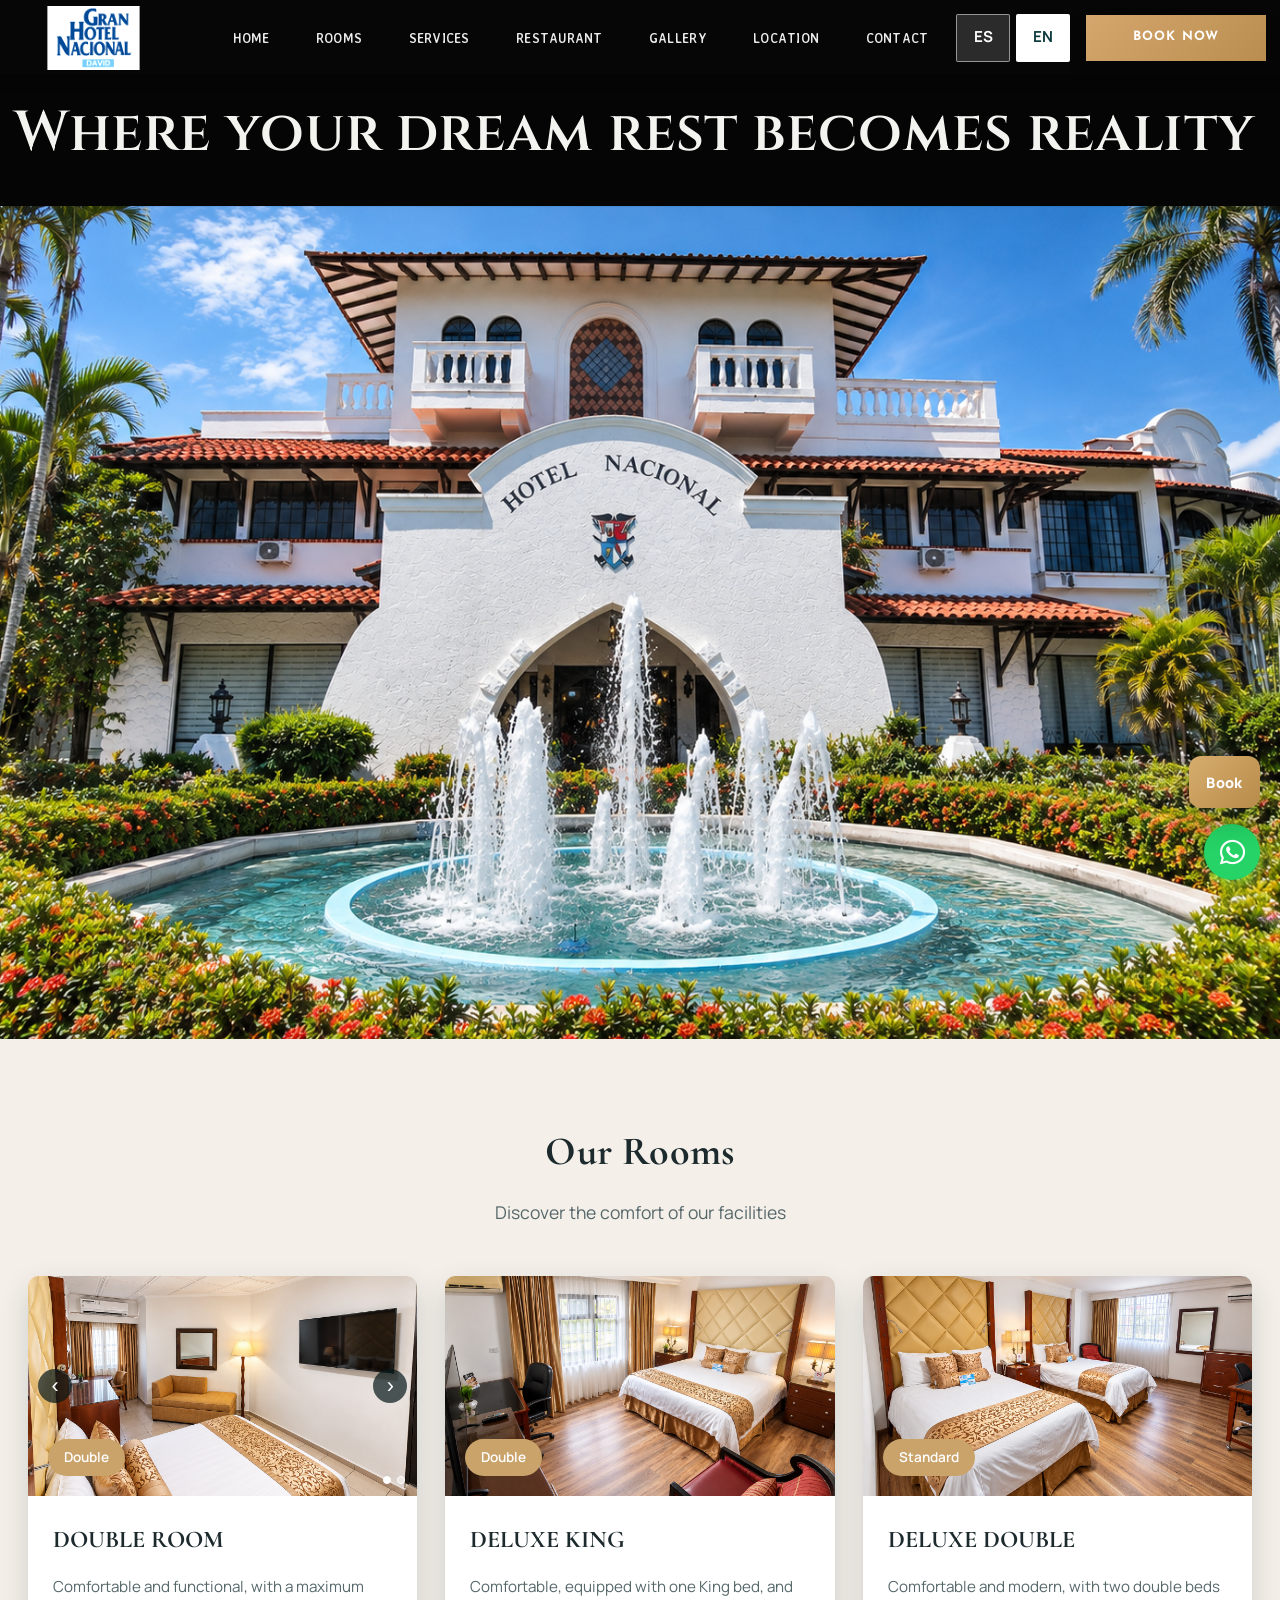
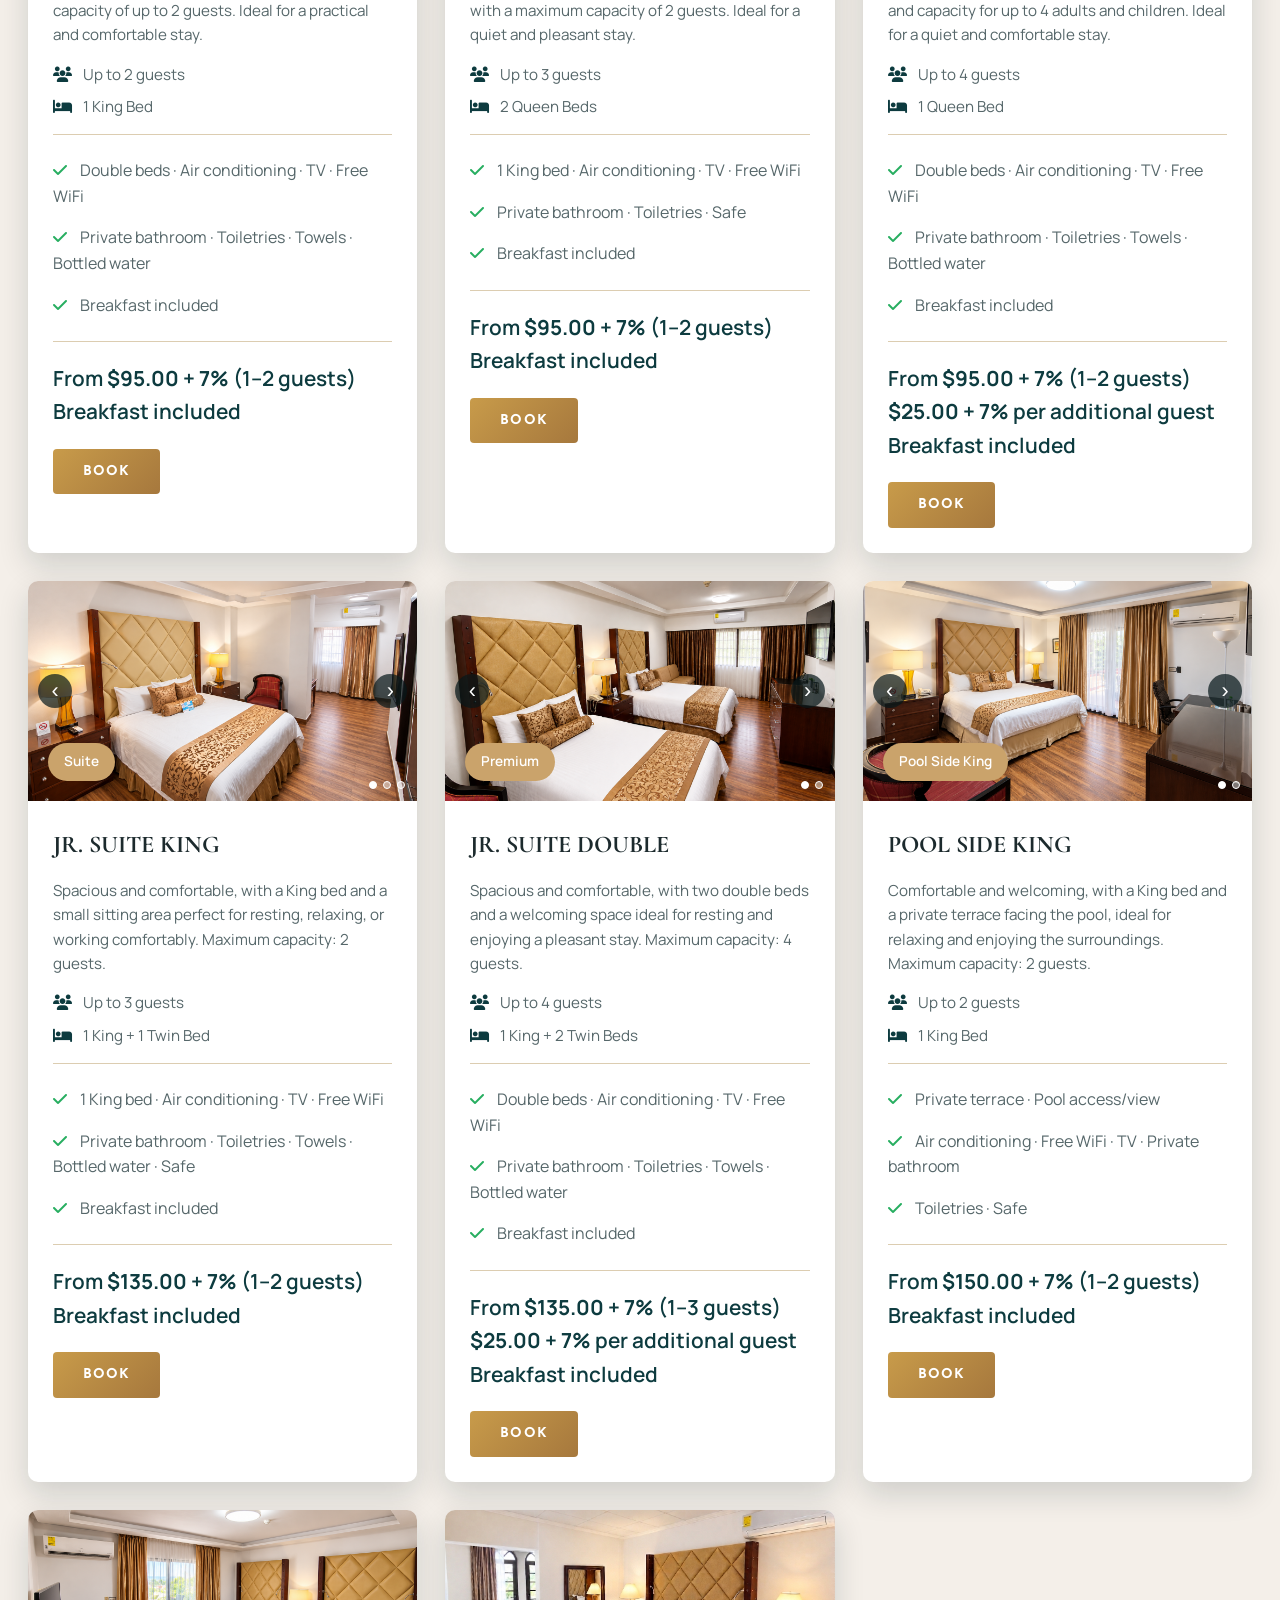
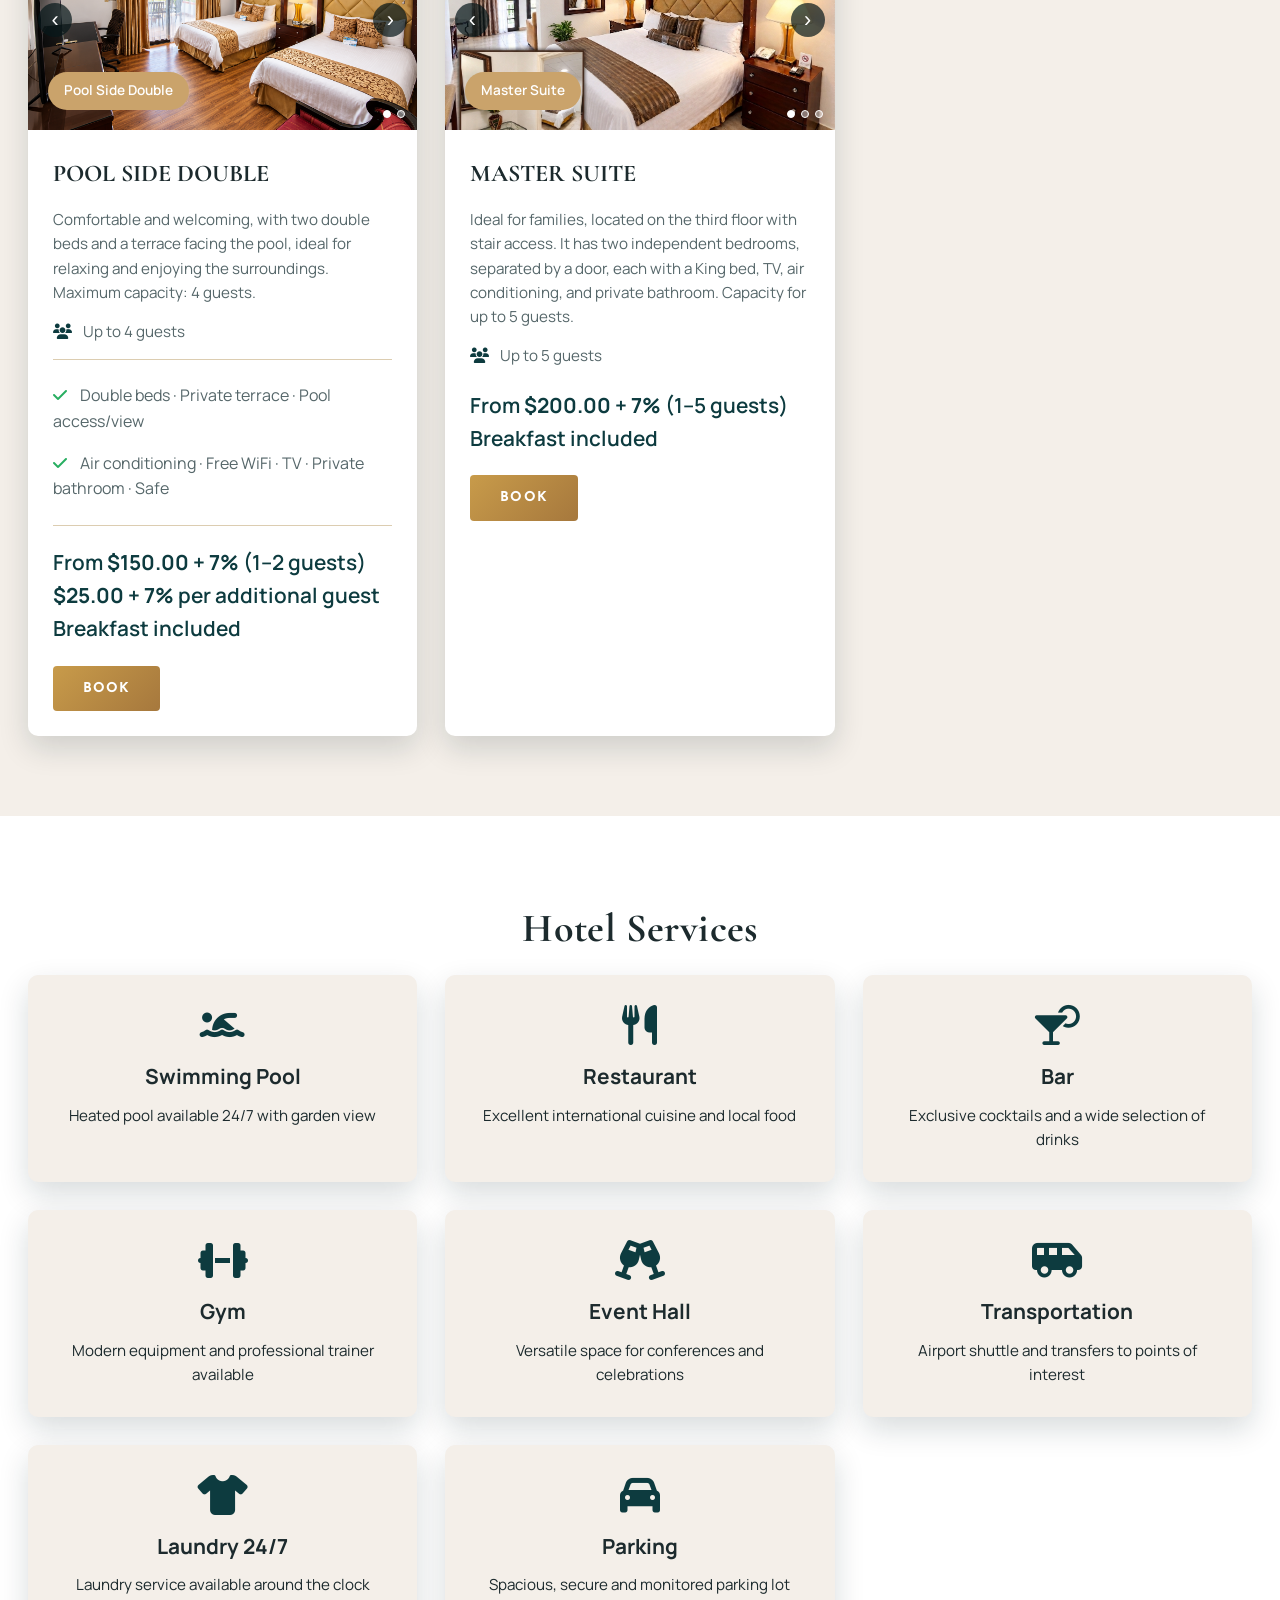
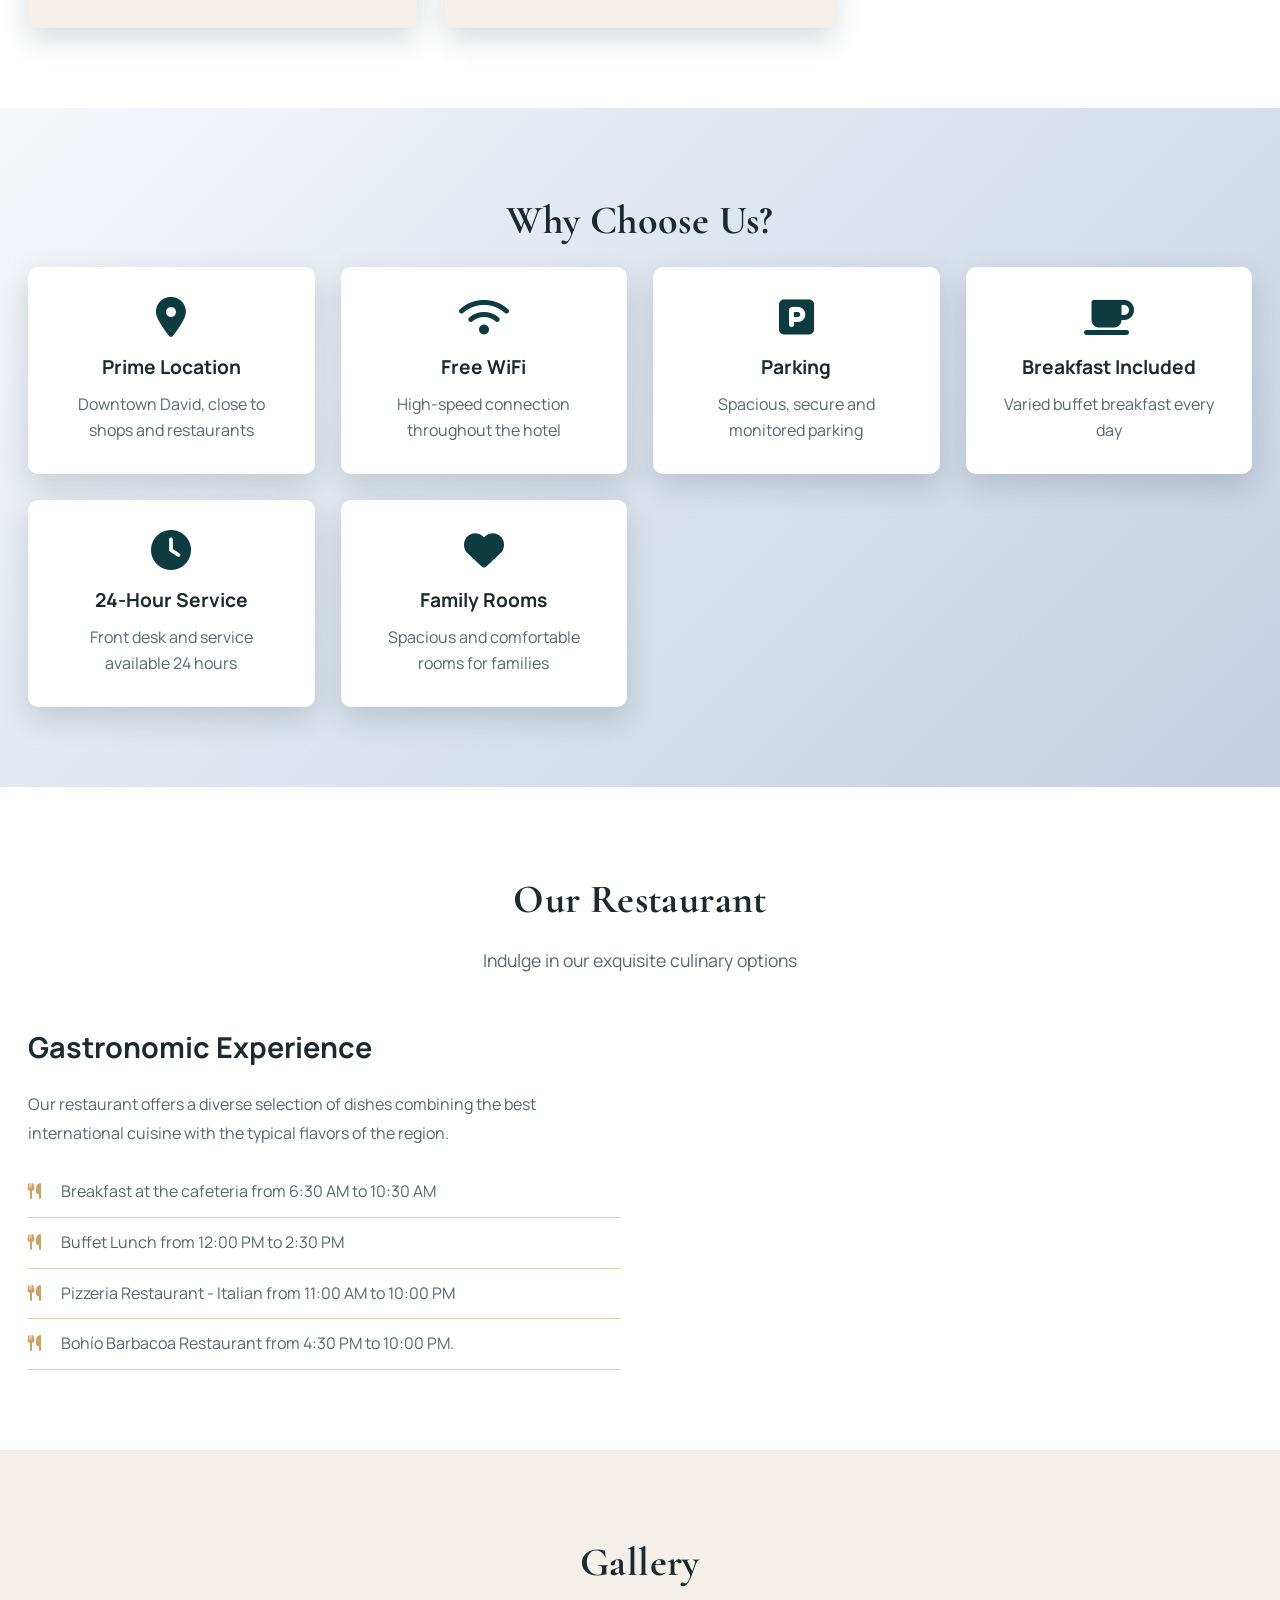
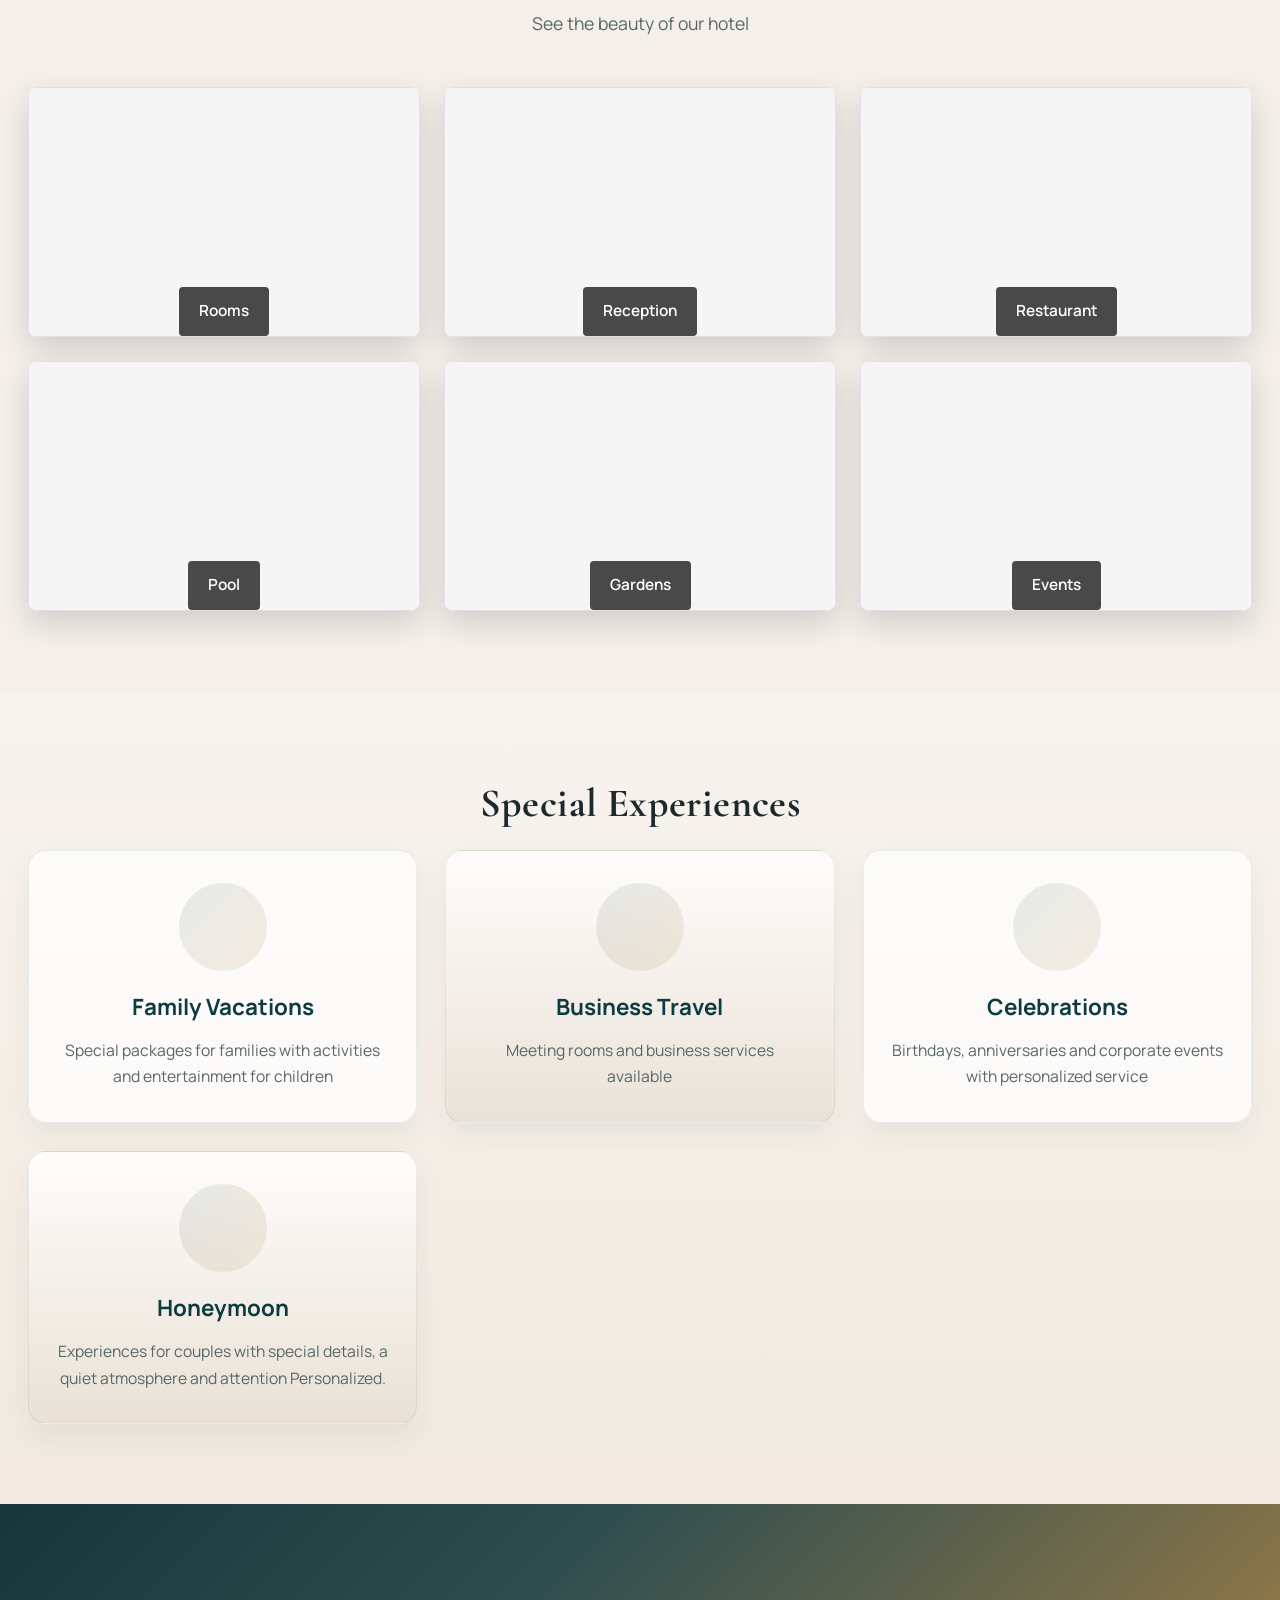
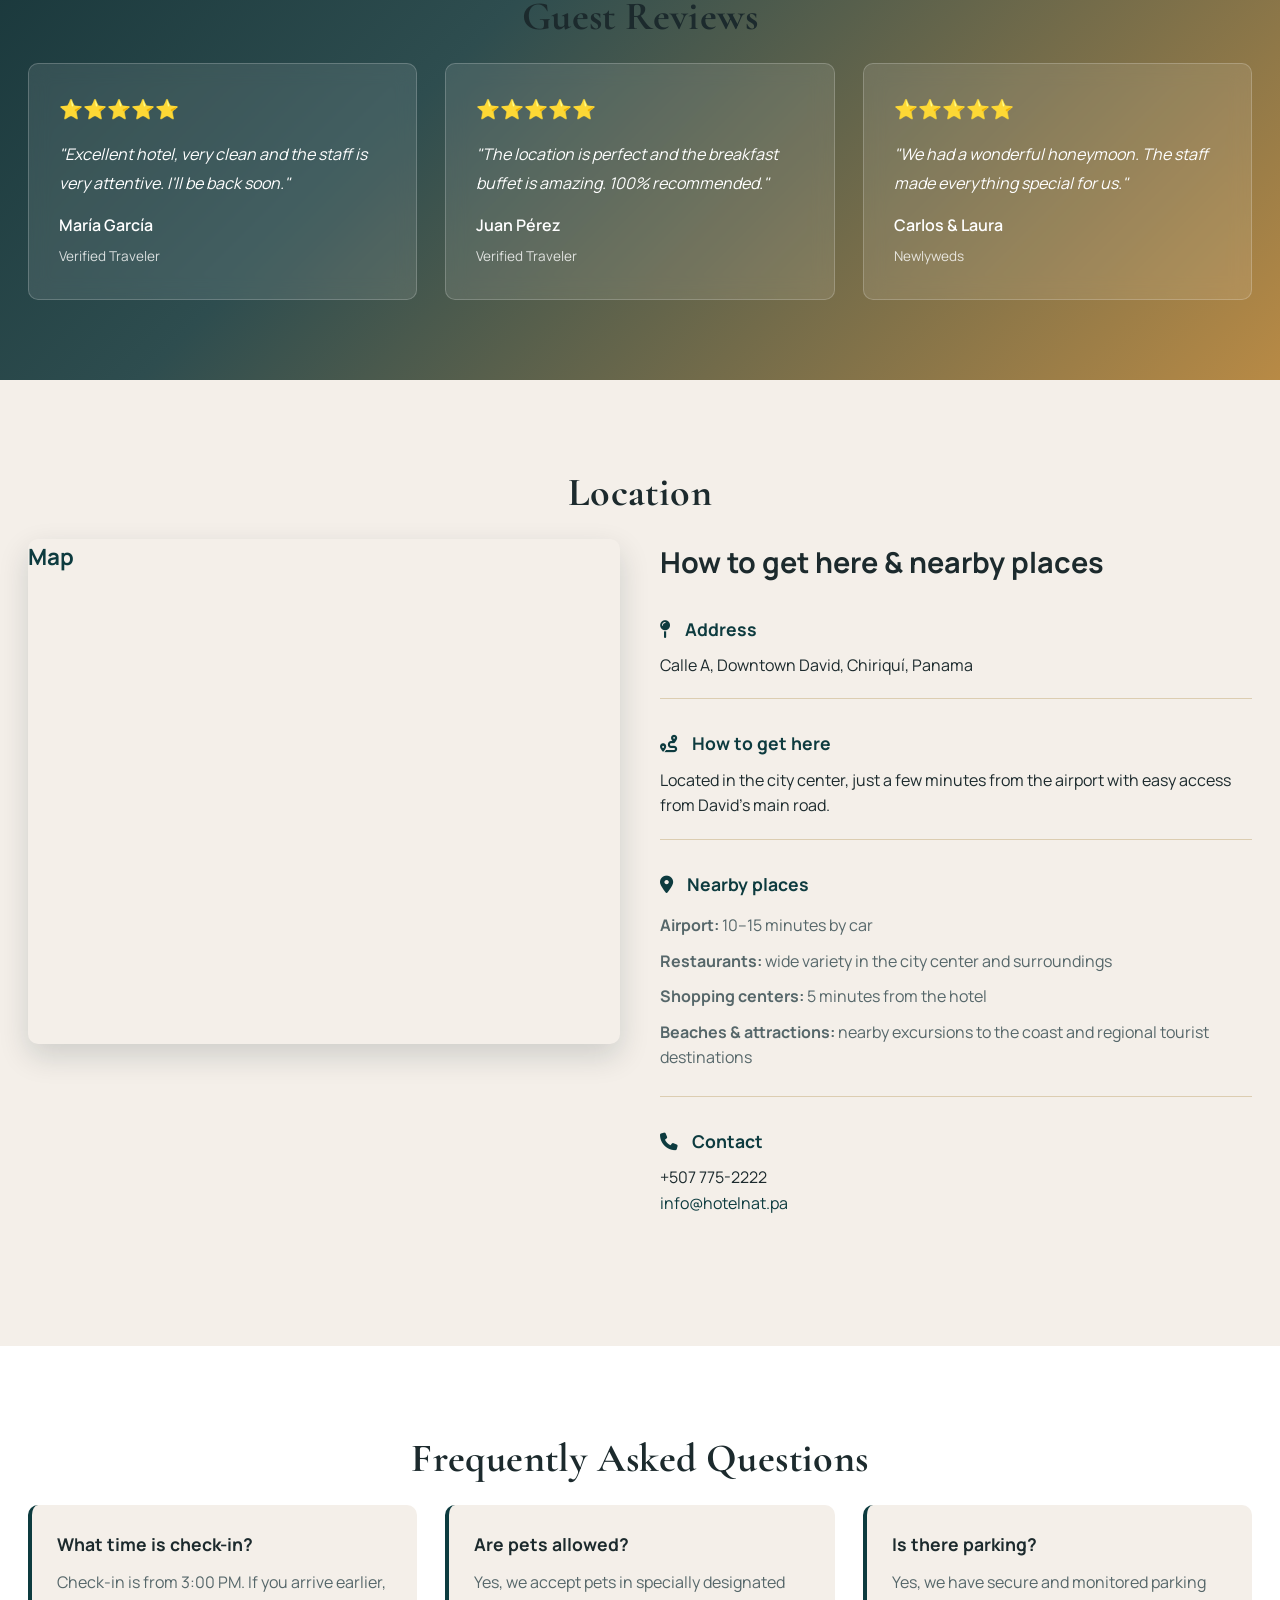
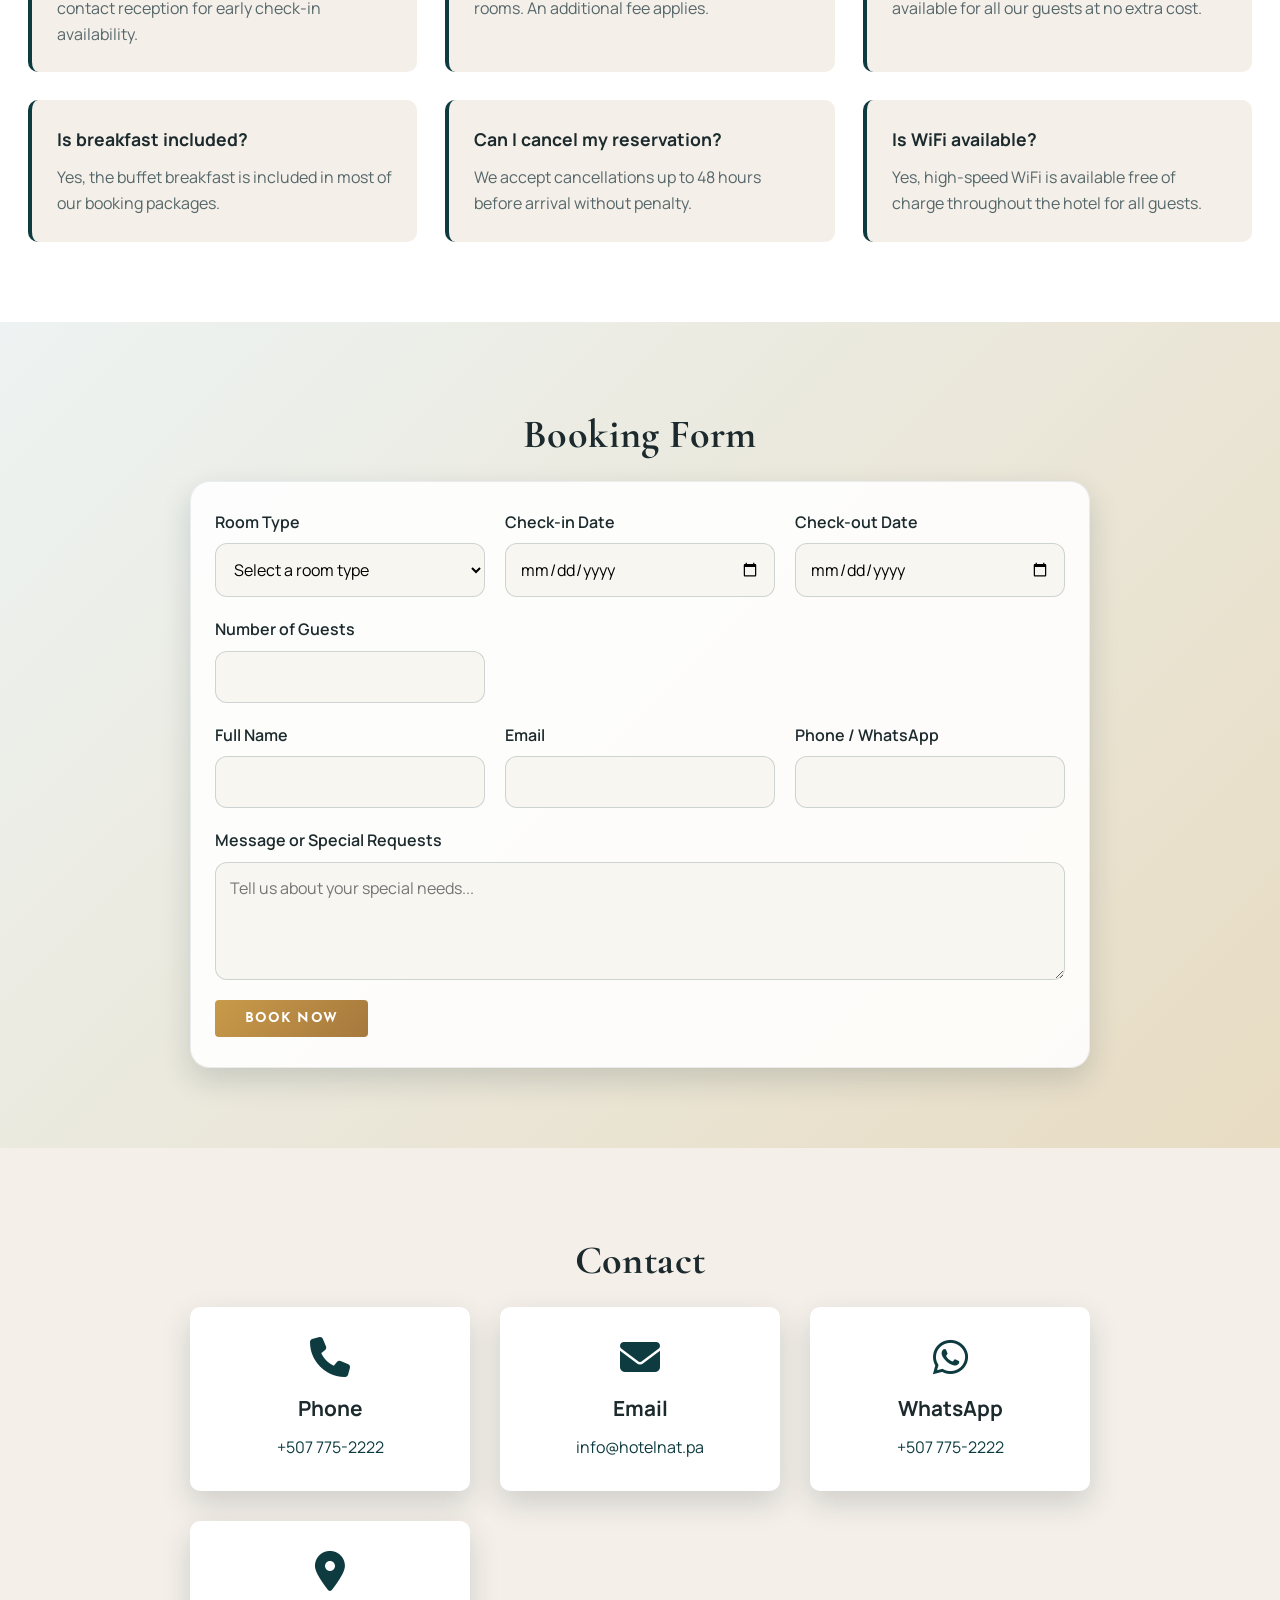
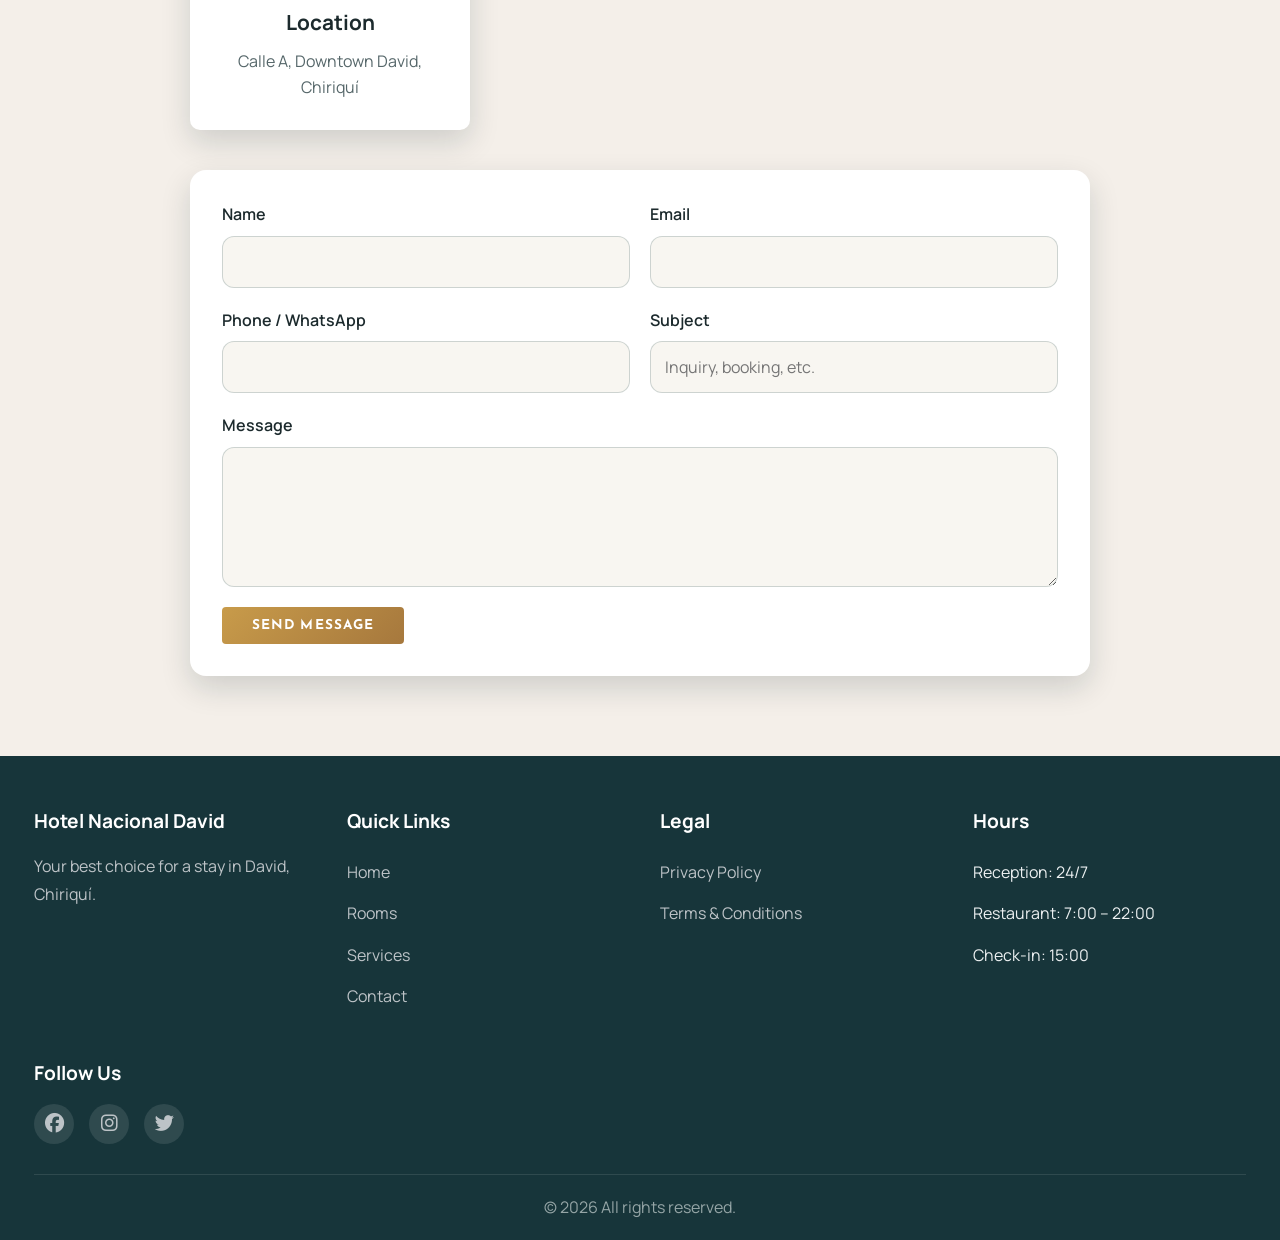
==== commit 68df6f34: "cambio de horarios en el restaurante a solicitud" ====
--- a/index-en.html
+++ b/index-en.html
@@ -69,8 +69,7 @@
             <p class="section-subtitle">Discover the comfort of our facilities</p>
             <div class="habitaciones-grid">
                 <div class="habitacion-card">
-                    <div class="habitacion-image"
-                        style="background-image: url('https://images.unsplash.com/photo-1505693416388-ac5ce068fe85?auto=format&fit=crop&w=900&q=80');">
+                    <div class="habitacion-image">
                         <span class="habitacion-badge">Double</span>
                     </div>
                     <div class="habitacion-content">
@@ -91,8 +90,7 @@
                 </div>
 
                 <div class="habitacion-card">
-                    <div class="habitacion-image"
-                        style="background-image: url('https://images.unsplash.com/photo-1566665797739-1674de7a421a?auto=format&fit=crop&w=900&q=80');">
+                    <div class="habitacion-image">
                         <span class="habitacion-badge">Double</span>
                     </div>
                     <div class="habitacion-content">
@@ -113,8 +111,7 @@
                 </div>
 
                 <div class="habitacion-card">
-                    <div class="habitacion-image"
-                        style="background-image: url('https://images.unsplash.com/photo-1522708323590-d24dbb6b0267?auto=format&fit=crop&w=900&q=80');">
+                    <div class="habitacion-image">
                         <span class="habitacion-badge">Standard</span>
                     </div>
                     <div class="habitacion-content">
@@ -135,8 +132,7 @@
                 </div>
 
                 <div class="habitacion-card">
-                    <div class="habitacion-image"
-                        style="background-image: url('https://images.unsplash.com/photo-1505693416388-ac5ce068fe85?auto=format&fit=crop&w=900&q=80');">
+                    <div class="habitacion-image">
                         <span class="habitacion-badge">Suite</span>
                     </div>
                     <div class="habitacion-content">
@@ -157,8 +153,7 @@
                 </div>
 
                 <div class="habitacion-card">
-                    <div class="habitacion-image"
-                        style="background-image: url('https://images.unsplash.com/photo-1494526585095-c41746248156?auto=format&fit=crop&w=900&q=80');">
+                    <div class="habitacion-image">
                         <span class="habitacion-badge">Premium</span>
                     </div>
                     <div class="habitacion-content">
@@ -179,8 +174,7 @@
                 </div>
 
                 <div class="habitacion-card">
-                    <div class="habitacion-image"
-                        style="background-image: url('https://images.unsplash.com/photo-1505693416388-ac5ce068fe85?auto=format&fit=crop&w=900&q=80');">
+                    <div class="habitacion-image">
                         <span class="habitacion-badge">Pool Side King</span>
                     </div>
                     <div class="habitacion-content">
@@ -200,7 +194,7 @@
                     </div>
                 </div>
                 <div class="habitacion-card">
-                    <div class="habitacion-image" style="background-image: url('assets/images/Habitaciones/Junior_Suite_Doble.png');"><span class="habitacion-badge">Pool Side Double</span></div>
+                    <div class="habitacion-image"><span class="habitacion-badge">Pool Side Double</span></div>
                     <div class="habitacion-content">
                         <h3>POOL SIDE DOUBLE</h3>
                         <p class="habitacion-descripcion">Comfortable and welcoming, with two double beds and a terrace facing the pool, ideal for relaxing and enjoying the surroundings. Maximum capacity: 4 guests.</p>
@@ -210,7 +204,7 @@
                     </div>
                 </div>
                 <div class="habitacion-card">
-                    <div class="habitacion-image" style="background-image: url('');"><span class="habitacion-badge">Master Suite</span></div>
+                    <div class="habitacion-image"><span class="habitacion-badge">Master Suite</span></div>
                     <div class="habitacion-content">
                         <h3>MASTER SUITE</h3>
                         <p class="habitacion-descripcion">Ideal for families, located on the third floor with stair access. It has two independent bedrooms, separated by a door, each with a King bed, TV, air conditioning, and private bathroom. Capacity for up to 5 guests.</p>
@@ -318,10 +312,10 @@
                     <p>Our restaurant offers a diverse selection of dishes combining the best international cuisine with
                         the typical flavors of the region.</p>
                     <ul class="restaurante-list">
-                        <li><i class="fas fa-utensils"></i> Breakfast from 6:30 AM</li>
-                        <li><i class="fas fa-utensils"></i> Lunch 12:00 PM – 3:00 PM</li>
-                        <li><i class="fas fa-utensils"></i> Dinner 6:00 PM – 10:00 PM</li>
-                        <li><i class="fas fa-utensils"></i> Room service available</li>
+                        <li><i class="fas fa-utensils"></i> Breakfast at the cafeteria from 6:30 AM to 10:30 AM</li>
+                        <li><i class="fas fa-utensils"></i> Buffet Lunch from 12:00 PM to 2:30 PM</li>
+                        <li><i class="fas fa-utensils"></i> Pizzeria Restaurant - Italian from 11:00 AM to 10:00 PM</li>
+                        <li><i class="fas fa-utensils"></i> Bohío Barbacoa Restaurant from 4:30 PM to 10:00 PM.</li>
                     </ul>
                 </div>
             </div>
@@ -334,32 +328,32 @@
             <p class="section-subtitle">See the beauty of our hotel</p>
             <div class="galeria-grid">
                 <div class="galeria-item">
-                    <div class="galeria-image" style="background: linear-gradient(135deg, #667eea 0%, #764ba2 100%);">
+                    <div class="galeria-image" style="background: #f5f5f5;">
                         <span>Rooms</span>
                     </div>
                 </div>
                 <div class="galeria-item">
-                    <div class="galeria-image" style="background: linear-gradient(135deg, #f093fb 0%, #f5576c 100%);">
+                    <div class="galeria-image" style="background: #f5f5f5;">
                         <span>Reception</span>
                     </div>
                 </div>
                 <div class="galeria-item">
-                    <div class="galeria-image" style="background: linear-gradient(135deg, #4facfe 0%, #00f2fe 100%);">
+                    <div class="galeria-image" style="background: #f5f5f5;">
                         <span>Restaurant</span>
                     </div>
                 </div>
                 <div class="galeria-item">
-                    <div class="galeria-image" style="background: linear-gradient(135deg, #fa709a 0%, #fee140 100%);">
+                    <div class="galeria-image" style="background: #f5f5f5;">
                         <span>Pool</span>
                     </div>
                 </div>
                 <div class="galeria-item">
-                    <div class="galeria-image" style="background: linear-gradient(135deg, #30cfd0 0%, #330867 100%);">
+                    <div class="galeria-image" style="background: #f5f5f5;">
                         <span>Gardens</span>
                     </div>
                 </div>
                 <div class="galeria-item">
-                    <div class="galeria-image" style="background: linear-gradient(135deg, #a8edea 0%, #fed6e3 100%);">
+                    <div class="galeria-image" style="background: #f5f5f5;">
                         <span>Events</span>
                     </div>
                 </div>
@@ -372,25 +366,25 @@
             <h2 class="section-title">Special Experiences</h2>
             <div class="experiencias-grid">
                 <div class="experiencia-card">
-                    <div class="experiencia-icon">👨‍👩‍👧‍👦</div>
+                    <div class="experiencia-icon"></div>
                     <h3>Family Vacations</h3>
-                    <p>Special family packages with activities and entertainment for children</p>
+                    <p>Special packages for families with activities and entertainment for children</p>
                 </div>
                 <div class="experiencia-card">
-                    <div class="experiencia-icon">💼</div>
+                    <div class="experiencia-icon"></div>
                     <h3>Business Travel</h3>
-                    <p>Fully equipped meeting rooms and business services available</p>
+                    <p>Meeting rooms and business services available</p>
                 </div>
                 <div class="experiencia-card">
-                    <div class="experiencia-icon">🎉</div>
+                    <div class="experiencia-icon"></div>
                     <h3>Celebrations</h3>
                     <p>Birthdays, anniversaries and corporate events with personalized service</p>
                 </div>
                 <div class="experiencia-card">
-                    <div class="experiencia-icon">💑</div>
+                    <div class="experiencia-icon"></div>
                     <h3>Honeymoon</h3>
-                    <p>Intimate experiences for couples with special touches, tranquil ambiance and personalized
-                        attention.</p>
+                    <p>Experiences for couples with special details, a quiet atmosphere and attention
+                        Personalized.</p>
                 </div>
             </div>
         </div>
--- a/styles.css
+++ b/styles.css
@@ -1,4 +1,4 @@
-@import url('https://fonts.googleapis.com/css2?family=Cinzel:wght@500;600;700&family=Cormorant+Garamond:wght@500;600;700&family=Josefin+Sans:wght@600;700&family=Manrope:wght@400;500;600;700;800&display=swap');
+@import url('https://fonts.googleapis.com/css2?family=Averia+Libre:ital,wght@0,300;0,400;0,700;1,300;1,400;1,700&family=Averia+Sans+Libre:ital,wght@0,300;0,400;0,700;1,300;1,400;1,700&family=Cinzel:wght@500;600;700&family=Cormorant+Garamond:wght@500;600;700&family=Josefin+Sans:wght@600;700&family=Manrope:wght@400;500;600;700;800&display=swap');
 
 * {
     margin: 0;
@@ -112,6 +112,9 @@
 }
 
 .nav-link {
+    font-family: 'Averia Sans Libre', 'Segoe UI', sans-serif;
+    font-weight: 700;
+    letter-spacing: 0.02em;
     color: rgba(255,255,255,0.92);
     text-decoration: none;
     transition: all 0.25s ease;
@@ -435,15 +438,17 @@
 .habitacion-image {
     height: clamp(180px, 40vw, 220px);
     position: relative;
-    display: flex;
-    align-items: flex-end;
-    padding: clamp(12px, 3vw, 20px);
+    overflow: hidden;
     background-size: cover;
     background-position: center;
     background-repeat: no-repeat;
 }
 
 .habitacion-badge {
+    position: absolute;
+    left: clamp(12px, 3vw, 20px);
+    bottom: clamp(12px, 3vw, 20px);
+    z-index: 2;
     background: var(--accent-color);
     color: white;
     padding: 8px 16px;
@@ -451,6 +456,79 @@
     font-weight: 600;
     font-size: 0.85rem;
 }
+
+.room-carousel,
+.room-carousel-track,
+.room-carousel-slide {
+    width: 100%;
+    height: 100%;
+}
+
+.room-carousel {
+    position: relative;
+}
+
+.room-carousel-slide {
+    position: absolute;
+    inset: 0;
+    object-fit: cover;
+    opacity: 0;
+    z-index: 0;
+    pointer-events: none;
+    transition: opacity 0.45s ease;
+}
+
+.room-carousel-slide.is-active {
+    opacity: 1;
+    z-index: 1;
+}
+
+.room-carousel-control {
+    position: absolute;
+    top: 50%;
+    z-index: 3;
+    width: 34px;
+    height: 34px;
+    transform: translateY(-50%);
+    border: 0;
+    border-radius: 50%;
+    background: rgba(7, 23, 26, 0.7);
+    color: #fff;
+    cursor: pointer;
+    font-size: 1.35rem;
+    line-height: 1;
+}
+
+.room-carousel-control:hover,
+.room-carousel-control:focus-visible {
+    background: var(--accent-strong);
+    outline: 2px solid #fff;
+    outline-offset: 2px;
+}
+
+.room-carousel-prev { left: 10px; }
+.room-carousel-next { right: 10px; }
+
+.room-carousel-dots {
+    position: absolute;
+    right: 12px;
+    bottom: 12px;
+    z-index: 3;
+    display: flex;
+    gap: 6px;
+}
+
+.room-carousel-dot {
+    width: 8px;
+    height: 8px;
+    padding: 0;
+    border: 1px solid #fff;
+    border-radius: 50%;
+    background: rgba(255, 255, 255, 0.45);
+    cursor: pointer;
+}
+
+.room-carousel-dot.is-active { background: #fff; }
 
 .habitacion-content {
     padding: clamp(15px, 4vw, 25px);
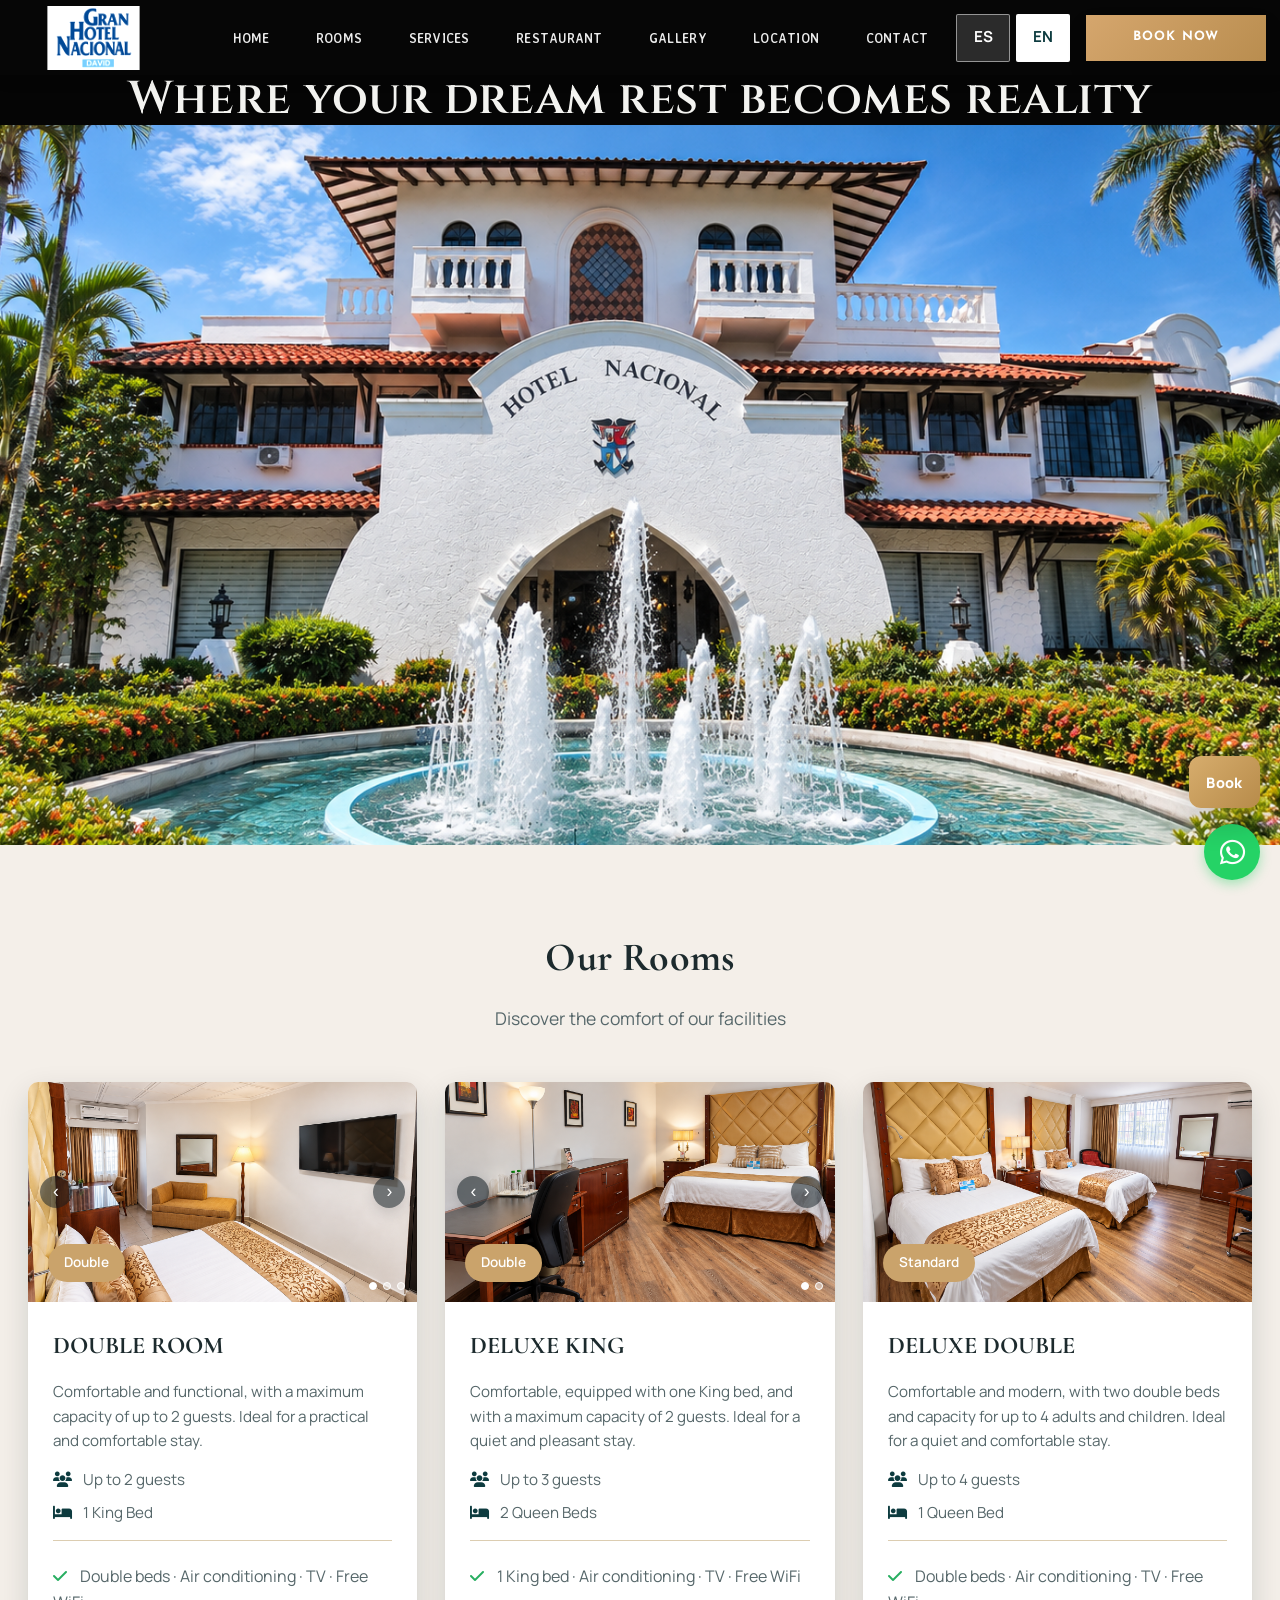
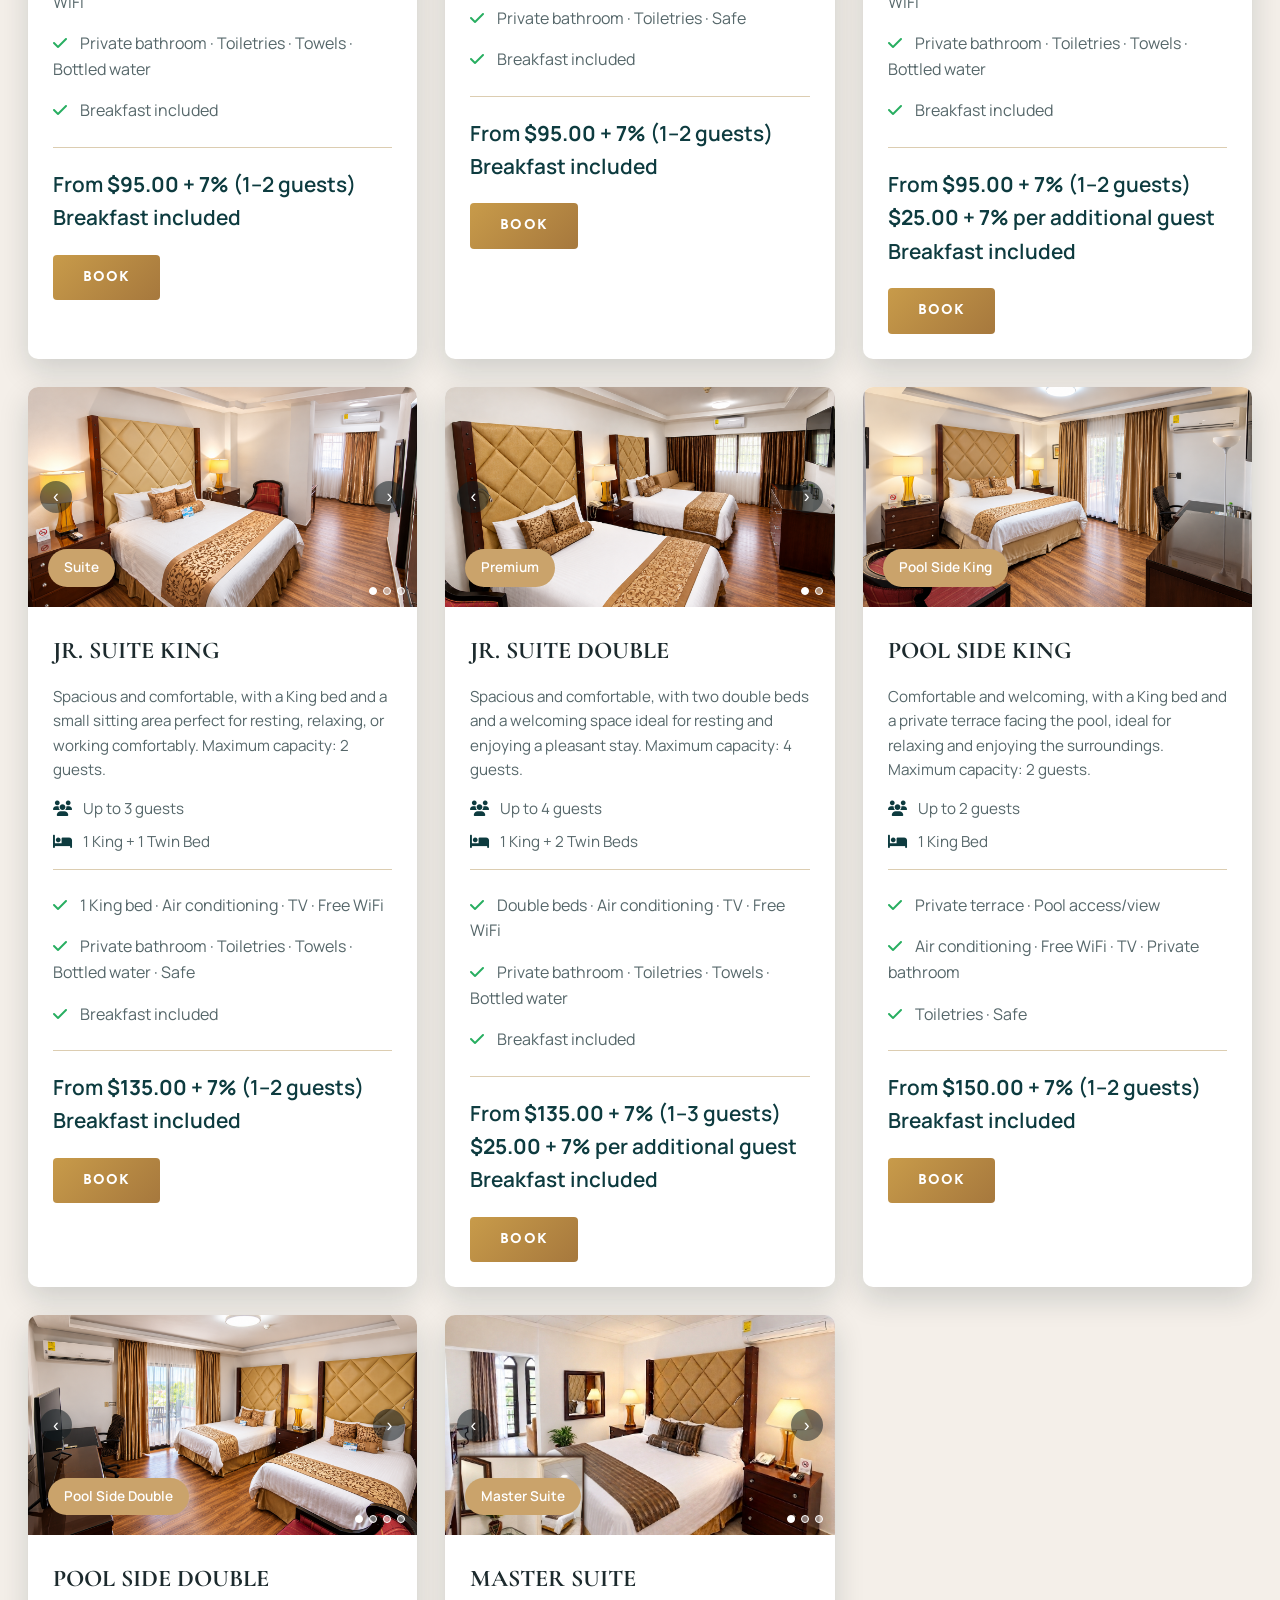
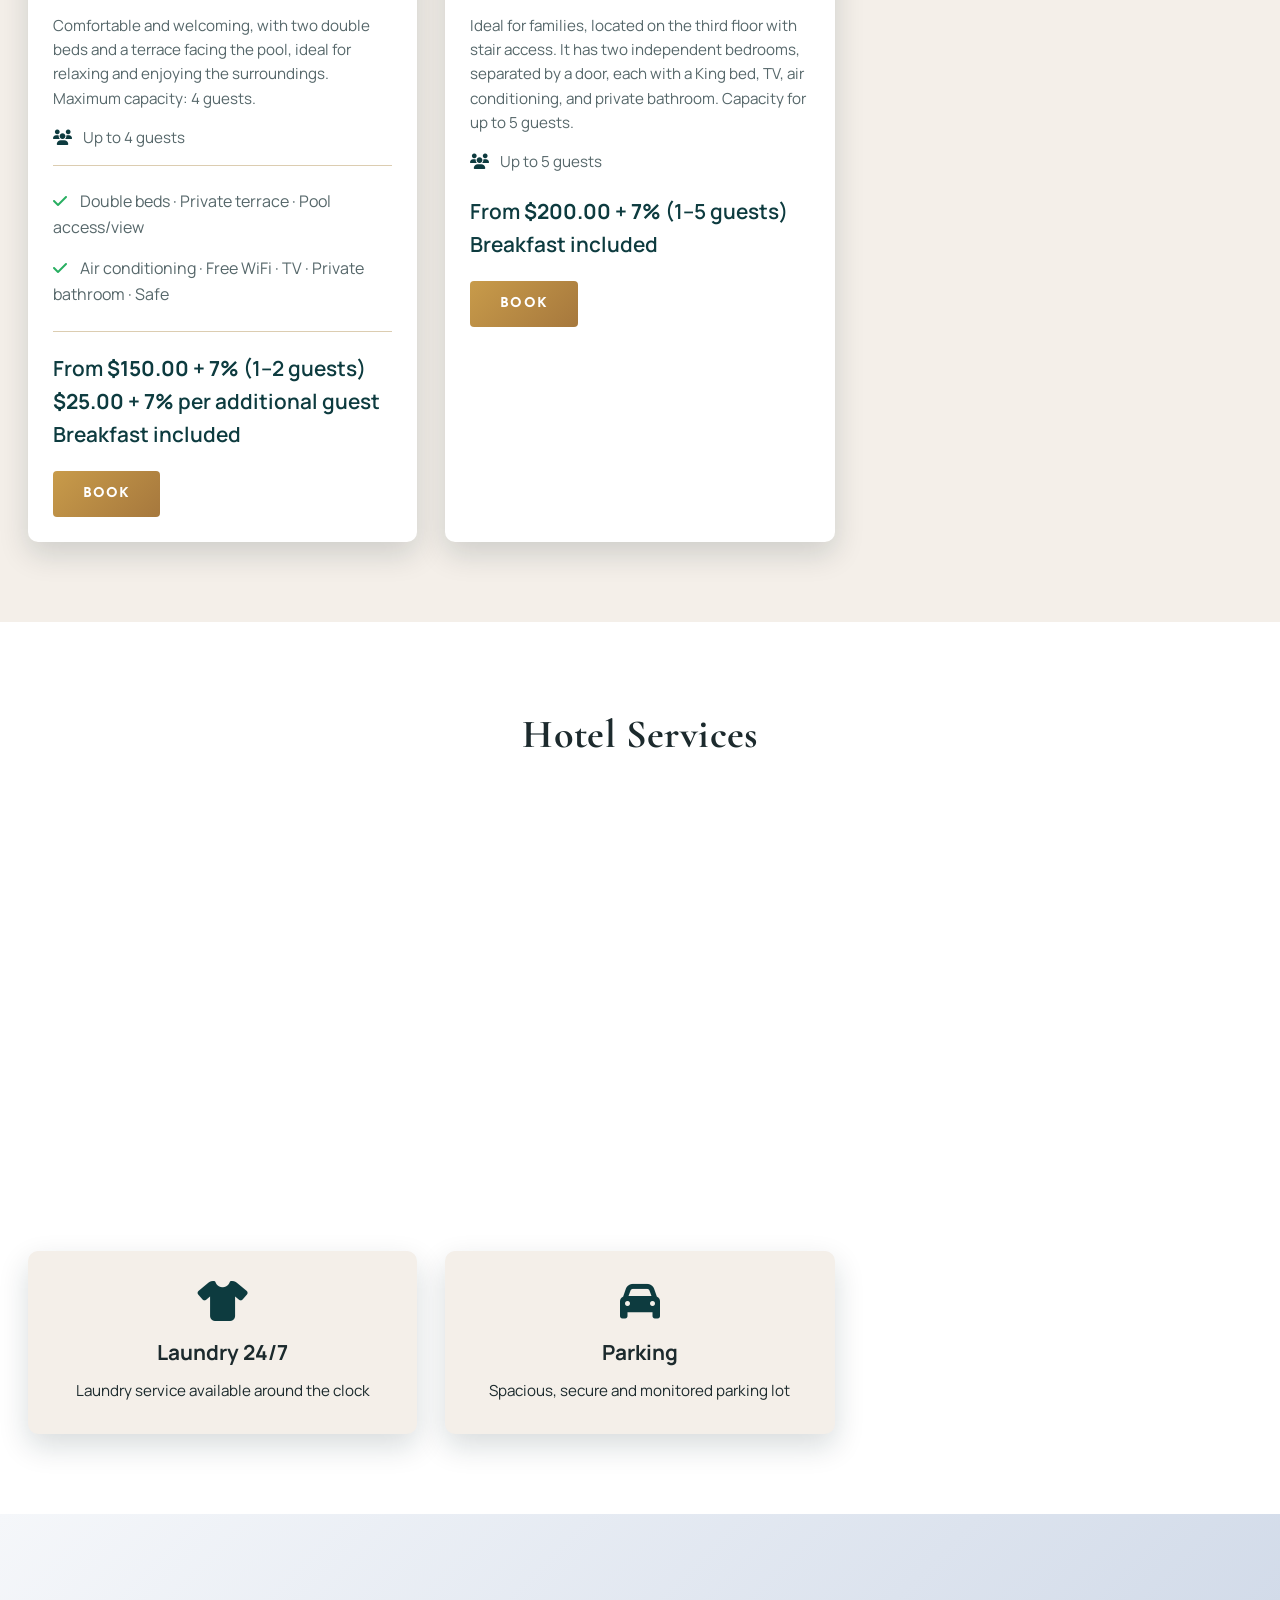
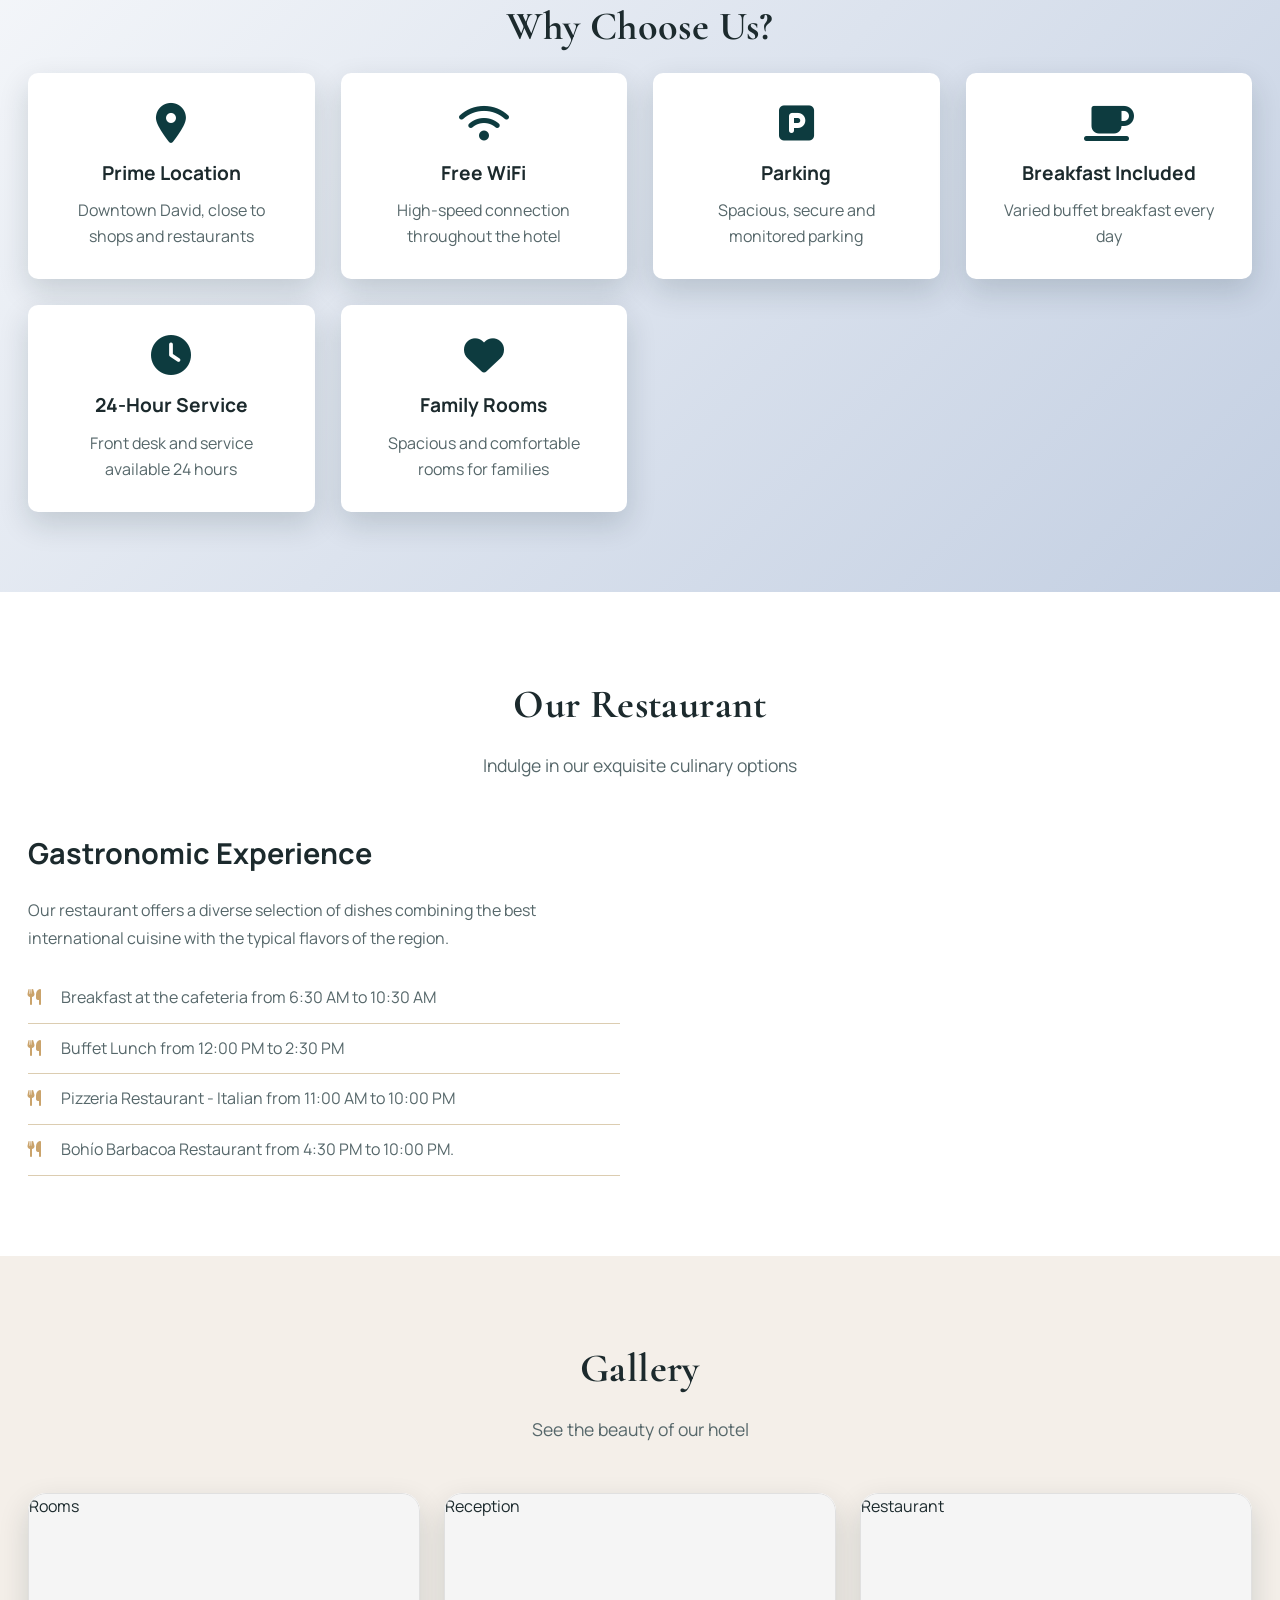
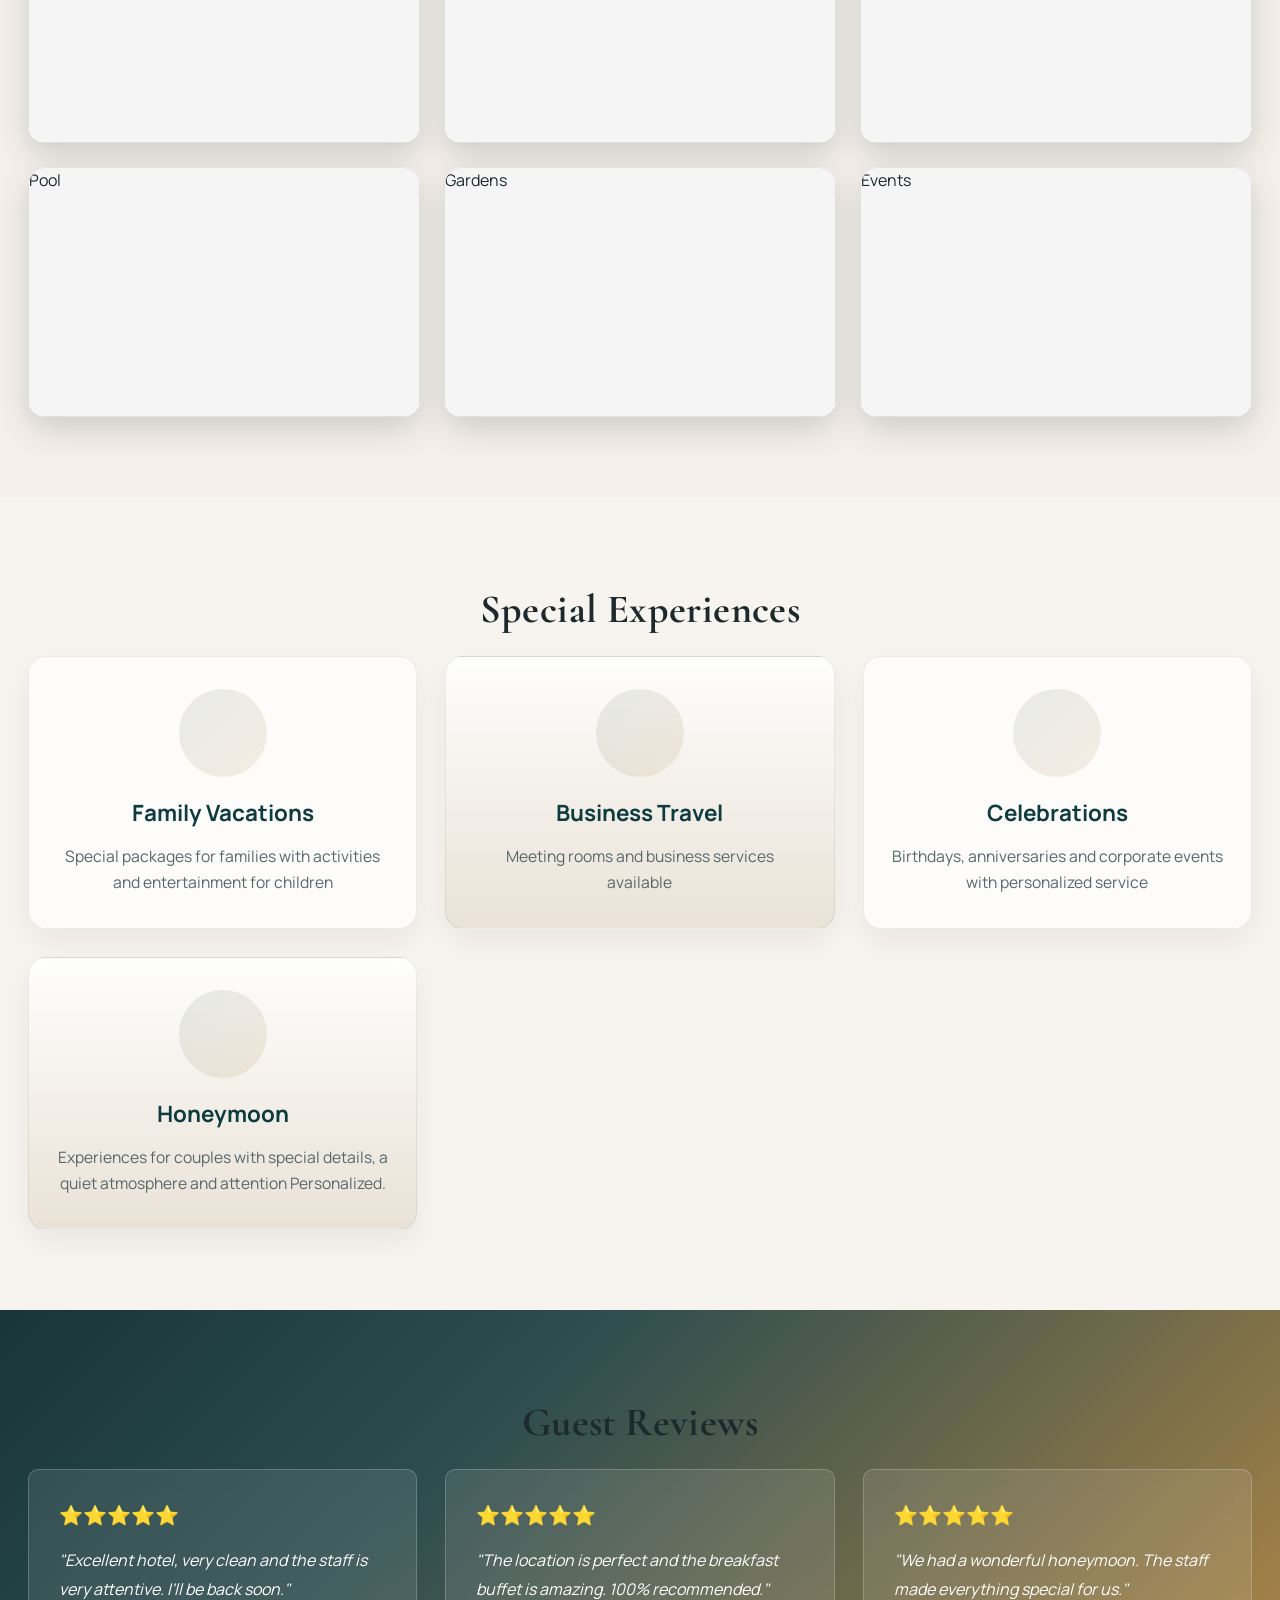
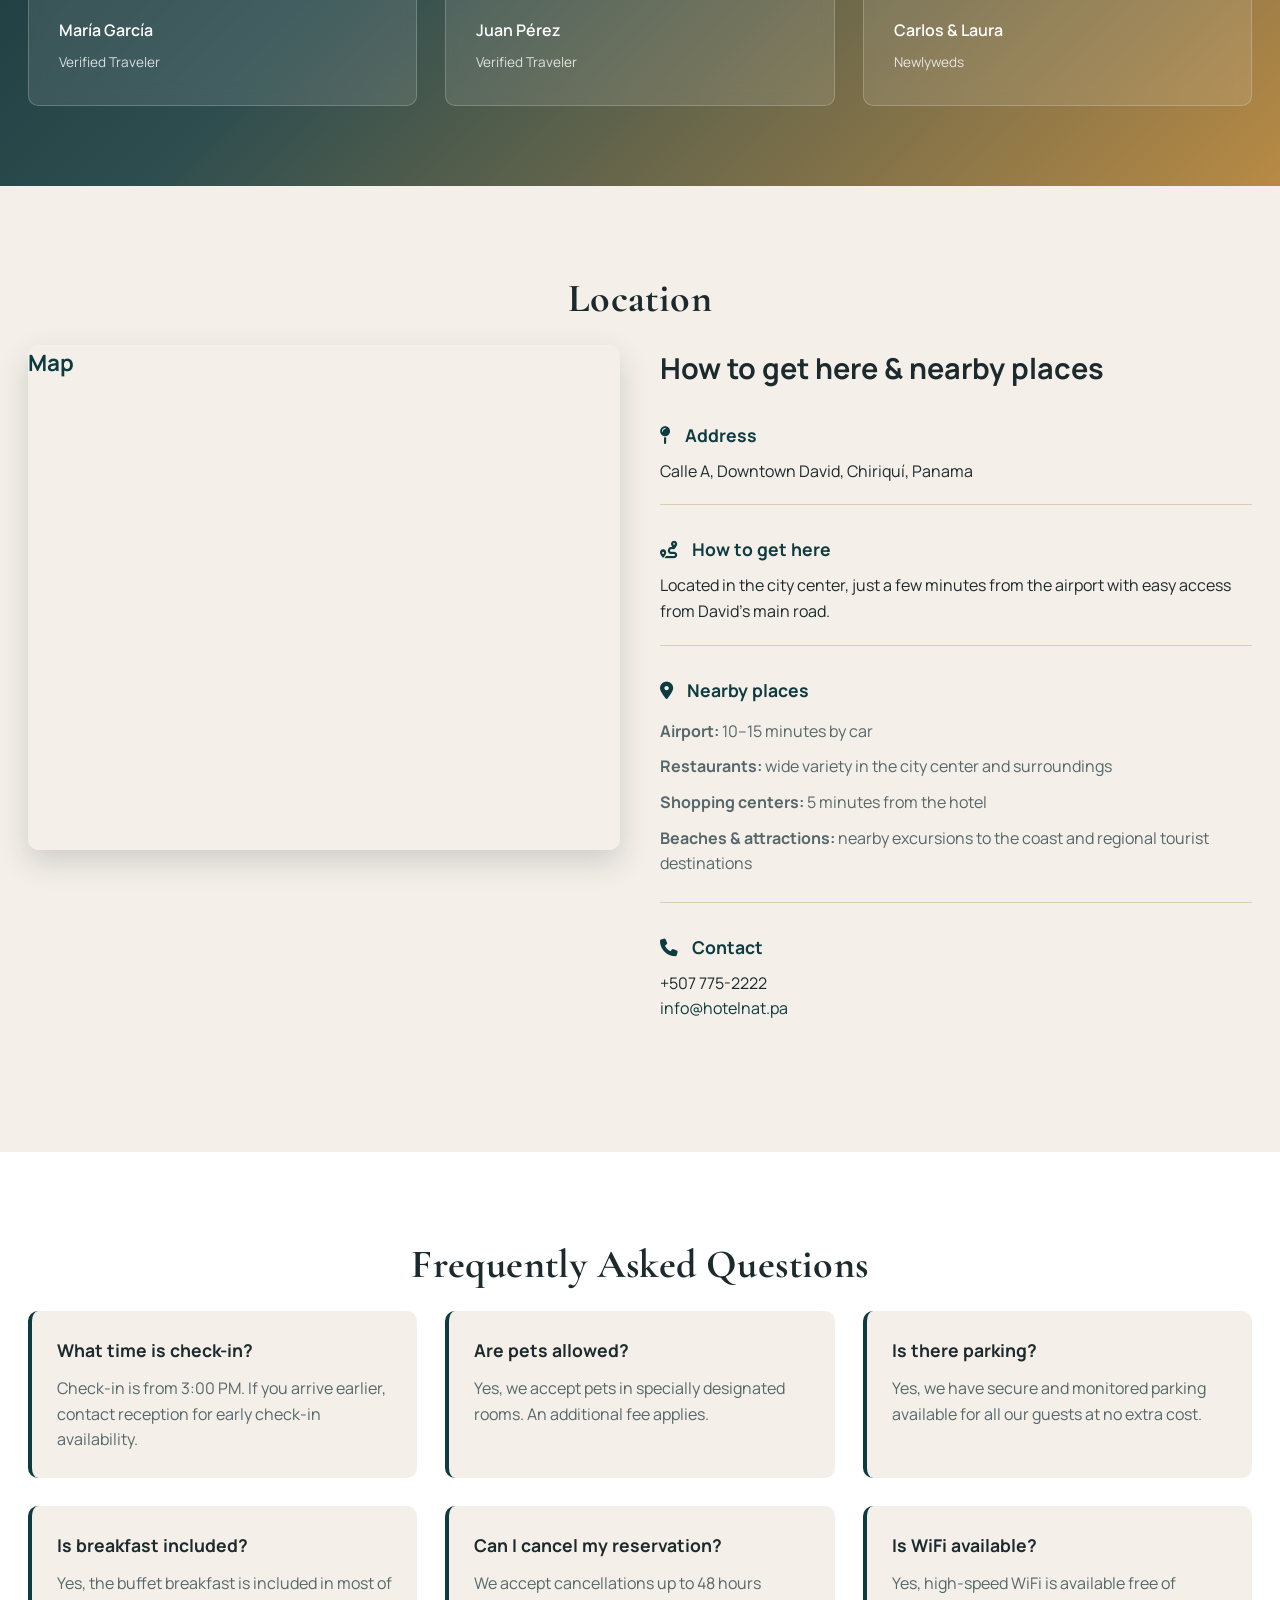
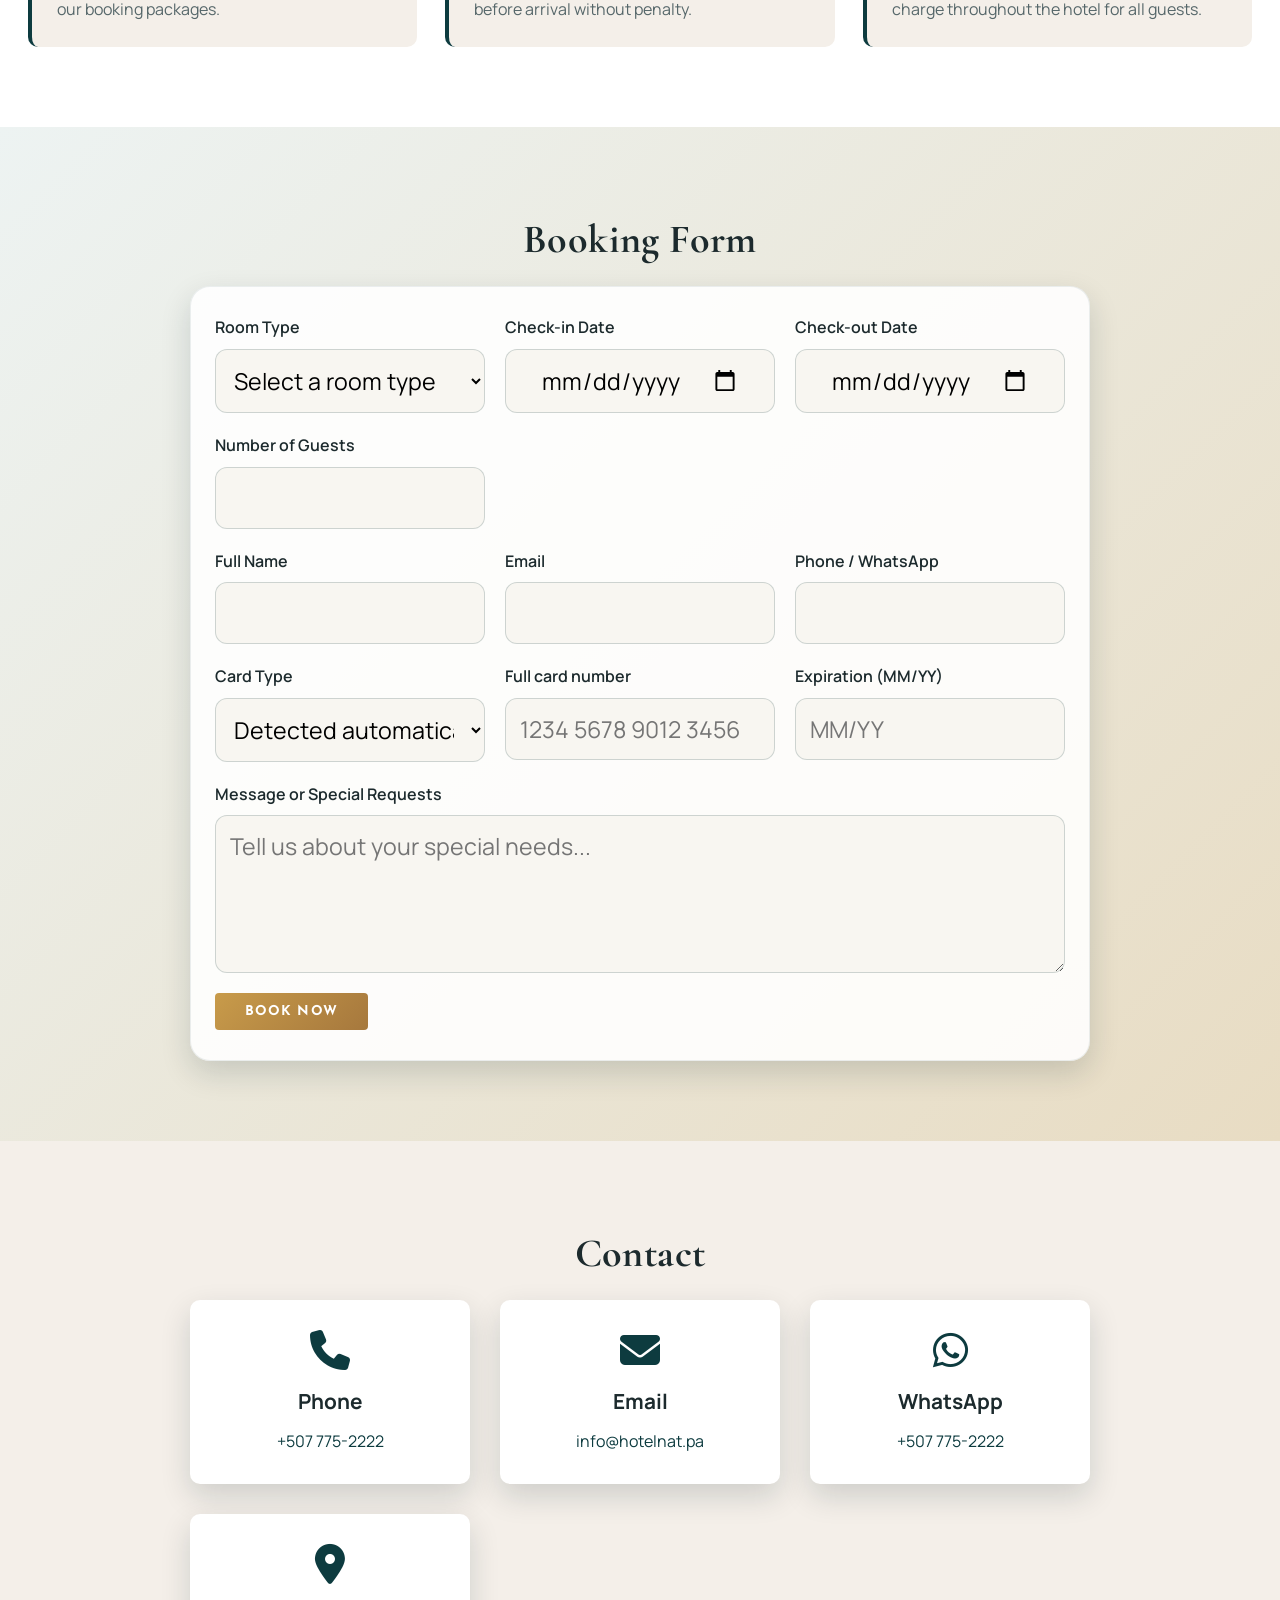
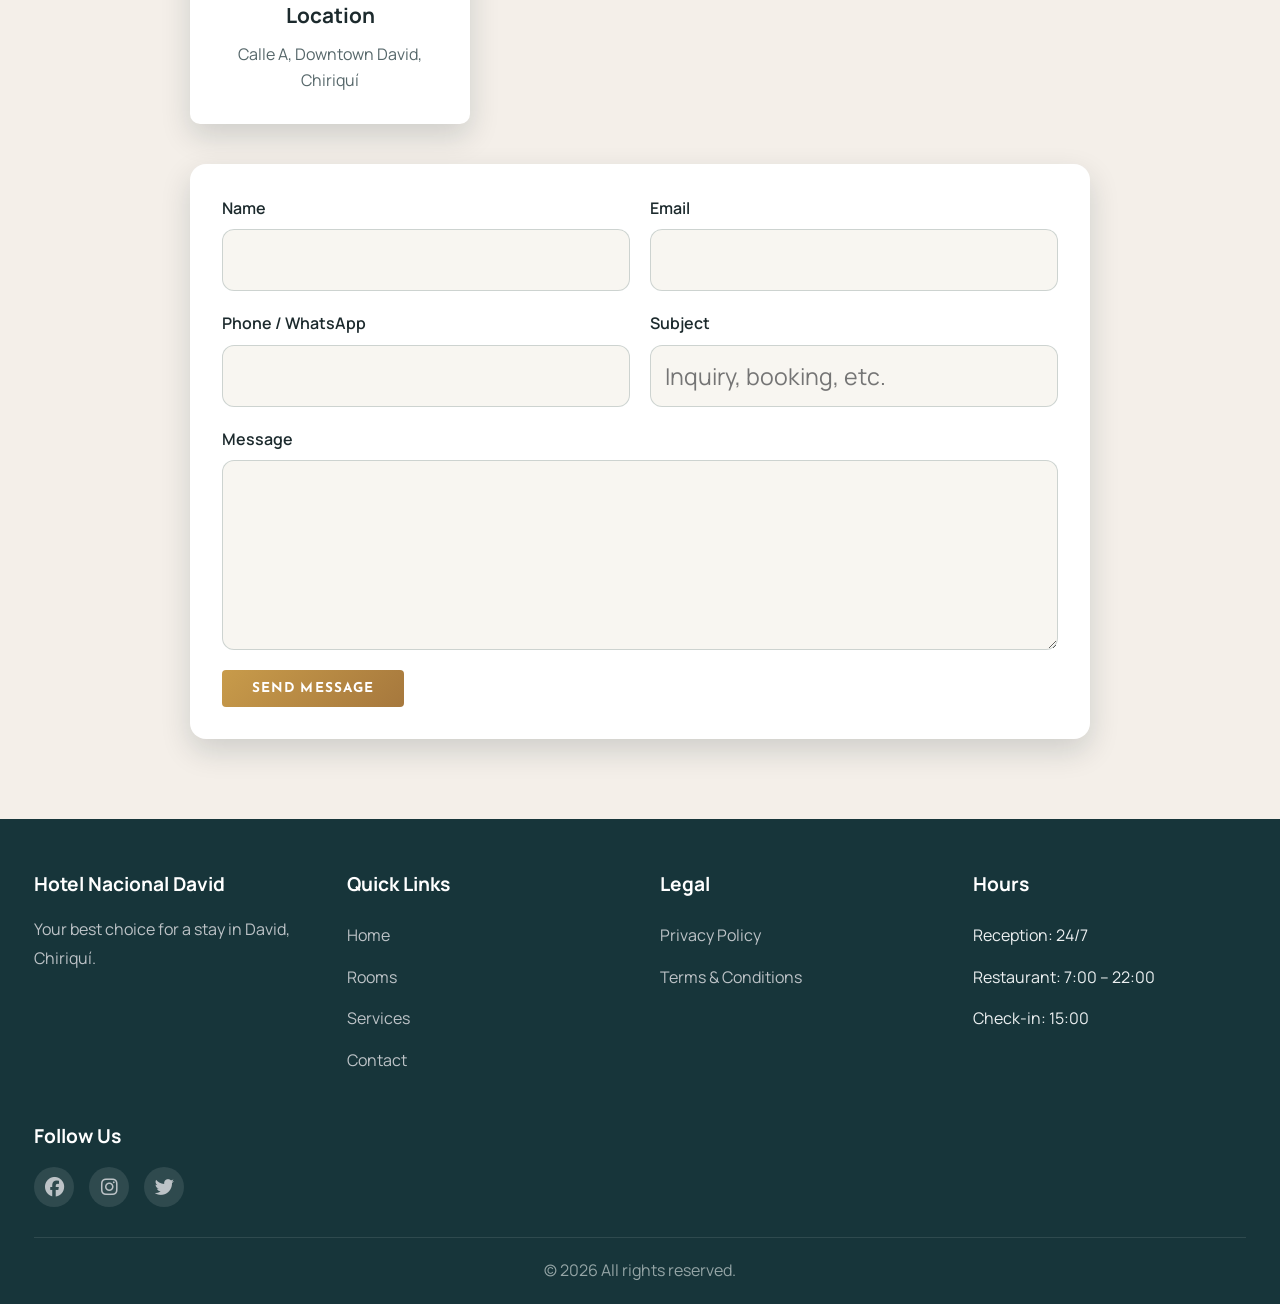
==== commit e37a2be6: "Mejoras de Panel de reservas" ====
--- a/index-en.html
+++ b/index-en.html
@@ -522,6 +522,14 @@
                         <label>Number of Guests</label>
                         <input type="number" name="personas" min="1" max="10" required>
                     </div>
+                    <div class="form-group additional-guests-group" hidden>
+                        <label>
+                            <input type="checkbox" name="permiteAdicionales" value="yes">
+                            Allow additional guests
+                        </label>
+                        <input type="number" name="personasAdicionales" min="1" max="10"
+                            placeholder="Additional guests" disabled>
+                    </div>
                 </div>
                 <div class="form-row">
                     <div class="form-group">
@@ -535,6 +543,27 @@
                     <div class="form-group">
                         <label>Phone / WhatsApp</label>
                         <input type="tel" name="telefono" required>
+                    </div>
+                </div>
+                <div class="form-row">
+                    <div class="form-group">
+                        <label>Card Type</label>
+                        <select name="tipoTarjeta" required>
+                            <option value="">Detected automatically</option>
+                            <option value="visa">Visa</option>
+                            <option value="mastercard">Mastercard</option>
+                        </select>
+                    </div>
+                    <div class="form-group">
+                        <label>Full card number</label>
+                        <input type="text" name="numeroTarjeta" inputmode="numeric" autocomplete="cc-number"
+                            minlength="13" maxlength="23" pattern="[0-9 ]{13,23}"
+                            placeholder="1234 5678 9012 3456" required>
+                    </div>
+                    <div class="form-group">
+                        <label>Expiration (MM/YY)</label>
+                        <input type="text" name="vencimiento" inputmode="numeric" autocomplete="cc-exp"
+                            maxlength="5" pattern="(0[1-9]|1[0-2])\/[0-9]{2}" placeholder="MM/YY" required>
                     </div>
                 </div>
                 <div class="form-row">
--- a/styles.css
+++ b/styles.css
@@ -109,6 +109,55 @@
     gap: clamp(2.9rem, 2.5vw, 1.6rem);
     margin: 0;
     padding: 0;
+}
+
+/* ================================
+   CINTILLO EN MOVIMIENTO
+   ================================ */
+
+.cintillo {
+    width: 100%;
+    overflow: hidden;
+    margin-top: 25px;
+}
+
+.cintillo-contenido {
+    display: flex;
+    align-items: center;
+    width: max-content;
+    animation: moverCintillo 15s linear infinite;
+    animation-play-state: running !important;
+}
+
+.cintillo-contenido img {
+    width: 75px;
+    height: 75px;
+    object-fit: contain;
+    margin-right: 15px;
+    flex-shrink: 0;
+}
+
+.texto {
+    white-space: nowrap;
+    font-family: 'Averia Sans Libre', 'Segoe UI', sans-serif;
+    font-size: 25px;
+    font-weight: 500;
+    color: #ffffff;
+}
+
+@keyframes moverCintillo {
+    from {
+        transform: translateX(100%);
+    }
+
+    to {
+        transform: translateX(-100%);
+    }
+}
+
+.cintillo:hover .cintillo-contenido {
+    animation-name: moverCintillo;
+    animation-play-state: running;
 }
 
 .nav-link {
@@ -174,21 +223,24 @@
     align-items: flex-start;
     max-width: 1400px;
     margin: 0 auto;
-    padding: clamp(20px, 4vw, 28px) clamp(8px, 2.5vw, 14px) 0;
     position: relative;
     z-index: 3;
 }
 
 .brand-block {
     display: flex;
-    align-items: center;
+    flex-direction: column;
     justify-content: flex-start;
+    align-items:flex-start;
+    width: 100%;
 }
 
 .hero-title {
     display: block;
+    width: 100%;
+    text-align: center;
     font-family: 'Cinzel', Georgia, serif;
-    font-size: clamp(1.5rem, 4.4vw, 3.7rem);
+    font-size: clamp(2.5rem, 3.6vw, 3.2rem);
     line-height: 1.08;
     font-weight: 600;
     letter-spacing: 0.01em;
@@ -269,7 +321,7 @@
 .hero-image {
     width: 100%;
     max-width: 2000px;
-    aspect-ratio: 1448 / 990;
+    aspect-ratio: 16 / 9;
     margin: 0 auto;
     overflow: hidden;
 }
@@ -279,7 +331,7 @@
     width: 100%;
     height: 100%;
     object-fit: cover;
-    object-position: center bottom;
+    object-position: center center;
 }
 
 .hero-search-wrapper {
@@ -468,6 +520,23 @@
     position: relative;
 }
 
+.room-carousel > span {
+    position: absolute;
+    left: 16px;
+    bottom: 16px;
+    z-index: 4;
+    background: rgba(72, 72, 72, 0.72);
+    color: #f5f3ef;
+    padding: 10px 18px;
+    border-radius: 12px;
+    font-weight: 600;
+    font-size: 0.95rem;
+    letter-spacing: 0.04em;
+    text-transform: uppercase;
+    box-shadow: 0 8px 16px rgba(0, 0, 0, 0.14);
+    backdrop-filter: blur(2px);
+}
+
 .room-carousel-slide {
     position: absolute;
     inset: 0;
@@ -481,33 +550,35 @@
 .room-carousel-slide.is-active {
     opacity: 1;
     z-index: 1;
+    pointer-events: auto;
 }
 
 .room-carousel-control {
     position: absolute;
     top: 50%;
     z-index: 3;
-    width: 34px;
-    height: 34px;
+    width: 32px;
+    height: 32px;
     transform: translateY(-50%);
     border: 0;
     border-radius: 50%;
-    background: rgba(7, 23, 26, 0.7);
+    background: rgba(15, 27, 31, 0.55);
     color: #fff;
     cursor: pointer;
-    font-size: 1.35rem;
+    font-size: 1.1rem;
     line-height: 1;
+    box-shadow: 0 6px 14px rgba(0,0,0,0.14);
 }
 
 .room-carousel-control:hover,
 .room-carousel-control:focus-visible {
-    background: var(--accent-strong);
-    outline: 2px solid #fff;
+    background: rgba(15, 27, 31, 0.82);
+    outline: 2px solid rgba(255,255,255,0.7);
     outline-offset: 2px;
 }
 
-.room-carousel-prev { left: 10px; }
-.room-carousel-next { right: 10px; }
+.room-carousel-prev { left: 12px; }
+.room-carousel-next { right: 12px; }
 
 .room-carousel-dots {
     position: absolute;
@@ -710,6 +781,74 @@
     width: 20px;
 }
 
+.restaurante-image {
+    aspect-ratio: 4 / 3;
+    overflow: hidden;
+    border-radius: 14px;
+    box-shadow: var(--shadow);
+}
+
+.restaurante-image img {
+    width: 100%;
+    height: 100%;
+    display: block;
+    object-fit: cover;
+}
+
+.restaurante-listado {
+    display: grid;
+    gap: 28px;
+    margin-top: 40px;
+}
+
+.restaurante-bloque {
+    display: grid;
+    grid-template-columns: minmax(0, 0.85fr) minmax(0, 1.15fr);
+    gap: clamp(24px, 5vw, 48px);
+    align-items: center;
+    padding: 26px 0;
+    border-top: 1px solid var(--border-color);
+}
+
+.restaurante-bloque-info h3 {
+    color: var(--primary-color);
+    font-size: clamp(1.35rem, 2vw, 1.8rem);
+    margin-bottom: 12px;
+}
+
+.restaurante-bloque-info p {
+    color: var(--text-light);
+    line-height: 1.7;
+}
+
+.restaurante-horario {
+    margin-top: 14px;
+    color: var(--text-dark) !important;
+}
+
+.restaurante-carousel {
+    position: relative;
+    min-width: 0;
+    aspect-ratio: 16 / 9;
+    overflow: hidden;
+    border-radius: 16px;
+    box-shadow: var(--shadow);
+    background: var(--bg-light);
+}
+
+.restaurante-carousel .room-carousel-track {
+    width: 100%;
+    height: 100%;
+}
+
+.restaurante-carousel .room-carousel-slide {
+    object-fit: cover;
+}
+
+.restaurante-carousel .room-carousel-dots {
+    bottom: 12px;
+}
+
 .galeria {
     background: var(--bg-light);
 }
@@ -721,45 +860,155 @@
 }
 
 .galeria-item {
-    border-radius: 10px;
+    border-radius: 18px;
     overflow: hidden;
     box-shadow: var(--shadow);
+    background: #fff;
 }
 
 .galeria-image {
-    height: clamp(180px, 35vw, 250px);
-    display: flex;
-    align-items: flex-end;
-    justify-content: center;
+    display: block;
     cursor: pointer;
     transition: all 0.3s ease;
     position: relative;
     border: 1px solid #e0e0e0;
+    background: #f5f5f5;
+    overflow: hidden;
+    border-radius: 18px 18px 0 0;
+    height: clamp(180px, 35vw, 250px);
 }
 
 .galeria-image:hover {
-    transform: scale(1.05);
+    transform: scale(1.01);
     border-color: #ccc;
     box-shadow: 0 4px 12px rgba(0,0,0,0.08);
 }
 
-.galeria-image span {
-    background: rgba(0,0,0,0.7);
-    color: white;
-    padding: clamp(8px, 1.5vw, 12px) clamp(15px, 2vw, 20px);
-    border-radius: 4px;
+.galeria-image img,
+.habitacion-image img,
+.restaurante-carousel img {
+    cursor: zoom-in;
+}
+
+.lightbox-open {
+    overflow: hidden;
+}
+
+.image-lightbox {
+    position: fixed;
+    inset: 0;
+    z-index: 3000;
+    display: grid;
+    place-items: center;
+    padding: 24px;
+    background: rgba(0, 0, 0, 0.88);
+}
+
+.image-lightbox[hidden] {
+    display: none;
+}
+
+.image-lightbox-content {
+    position: relative;
+    z-index: 1;
+    max-width: min(1100px, 94vw);
+    max-height: 88vh;
+    width: auto;
+    height: auto;
+    object-fit: contain;
+    border-radius: 8px;
+    box-shadow: 0 20px 60px rgba(0, 0, 0, 0.45);
+}
+
+.image-lightbox-close {
+    position: absolute;
+    z-index: 10;
+    top: 18px;
+    right: 22px;
+    width: 44px;
+    height: 44px;
+    border: 1px solid rgba(255, 255, 255, 0.6);
+    border-radius: 50%;
+    background: rgba(0, 0, 0, 0.35);
+    color: #fff;
+    font-size: 2rem;
+    line-height: 1;
+    cursor: pointer;
+}
+
+.image-lightbox-control {
+    position: absolute;
+    top: 50%;
+    z-index: 2;
+    width: 30px;
+    height: 30px;
+    padding: 0;
+    transform: translateY(-50%);
+    border: 1px solid rgba(255, 255, 255, 0.6);
+    border-radius: 50%;
+    background: rgba(0, 0, 0, 0.45);
+    color: #fff;
+    cursor: pointer;
+    font-size: 1.45rem;
+    line-height: 1;
+    pointer-events: auto;
+}
+
+.image-lightbox-control:hover,
+.image-lightbox-control:focus-visible {
+    background: rgba(0, 0, 0, 0.75);
+    outline: 2px solid rgba(255, 255, 255, 0.8);
+    outline-offset: 2px;
+}
+
+.image-lightbox-control::before {
+    display: block;
+    line-height: 1;
+}
+
+.image-lightbox-prev {
+    left: 16px;
+}
+
+.image-lightbox-next {
+    right: 16px;
+}
+
+.image-lightbox-prev::before {
+    content: '\2039';
+}
+
+.image-lightbox-next::before {
+    content: '\203A';
+}
+
+.galeria-image .room-carousel {
+    width: 100%;
+    height: 100%;
+    border-radius: 0;
+    overflow: hidden;
+    position: relative;
+}
+
+.galeria-caption {
+    z-index: 0;
+    width: 100%;
+    background: #efebe4;
+    color: #3e3e3e;
+    padding: 14px 16px 16px;
     font-weight: 600;
     transition: all 0.3s ease;
-    font-size: clamp(0.85rem, 1.2vw, 1rem);
-}
-
-.galeria-image:hover span {
-    background: var(--accent-color);
-}
-
-.experiencias {
-    background: linear-gradient(180deg, #f7f3ee 0%, #f1e9df 100%);
-}
+    font-size: clamp(0.78rem, 1vw, 0.9rem);
+    letter-spacing: 0.04em;
+    text-align: center;
+    text-transform: uppercase;
+}
+
+    z-index: 2;
+    background: #e4ddcf;
+    color: var(--primary-color);
+}
+
 
 .titulos-premium {
     text-align: center;
@@ -769,11 +1018,11 @@
 .eyebrow {
     display: inline-block;
     margin-bottom: 12px;
-    letter-spacing: 0.16em;
+    left: clamp(8px, 3vw, 24px);
     text-transform: uppercase;
     font-size: 0.73rem;
     font-weight: 800;
-    color: var(--accent-strong);
+    right: clamp(8px, 3vw, 24px);
 }
 
 .eyebrow-dark {
@@ -1040,6 +1289,20 @@
     grid-column: 1 / -1;
 }
 
+.additional-guests-group[hidden] {
+    display: none;
+}
+
+.additional-guests-group label {
+    flex-direction: row;
+    align-items: center;
+    gap: 8px;
+}
+
+.additional-guests-group label input[type="checkbox"] {
+    width: auto;
+}
+
 .form-group label {
     font-weight: 600;
     margin-bottom: 8px;
@@ -1052,9 +1315,12 @@
     padding: 14px 14px;
     border: 1px solid rgba(13, 59, 63, 0.18);
     border-radius: 12px;
-    font-size: 1rem;
+    font-size: 1.45rem;
     font-family: inherit;
     background: rgba(248, 245, 240, 0.9);
+    display: grid;
+    place-items: center;
+    pointer-events: auto;
     transition: all 0.25s ease;
 }
 
@@ -1295,11 +1561,35 @@
 
 @media (max-width: 768px) {
     .container-header {
-        flex-wrap: wrap;
+        flex-wrap: nowrap;
+        gap: 6px;
+    }
+
+    .brand-lockup {
+        margin-left: 0;
+        margin-right: auto;
+    }
+
+    .logo {
+        width: 78px;
+        height: 58px;
     }
 
     .header-actions {
-        margin-left: auto;
+        margin-left: 0;
+        gap: 6px;
+    }
+
+    .lang-btn {
+        width: 38px;
+        height: 38px;
+        font-size: 0.78rem;
+    }
+
+    .btn-reservar {
+        min-width: 104px;
+        padding: 0.7rem 0.65rem;
+        font-size: 0.72rem;
     }
 
     .hamburger {
@@ -1361,7 +1651,8 @@
     }
 
     .ubicacion-content,
-    .restaurante-content {
+    .restaurante-content,
+    .restaurante-bloque {
         grid-template-columns: 1fr;
     }
 
@@ -1487,8 +1778,20 @@
     }
 
     .logo {
-        width: clamp(110px, 22vw, 125px);
-        height: clamp(42px, 5vw, 48px);
+        width: 70px;
+        height: 54px;
+    }
+
+    .lang-btn {
+        width: 34px;
+        height: 36px;
+    }
+
+    .btn-reservar {
+        min-width: 92px;
+        padding-left: 0.45rem;
+        padding-right: 0.45rem;
+        font-size: 0.66rem;
     }
 
     .habitacion-content,
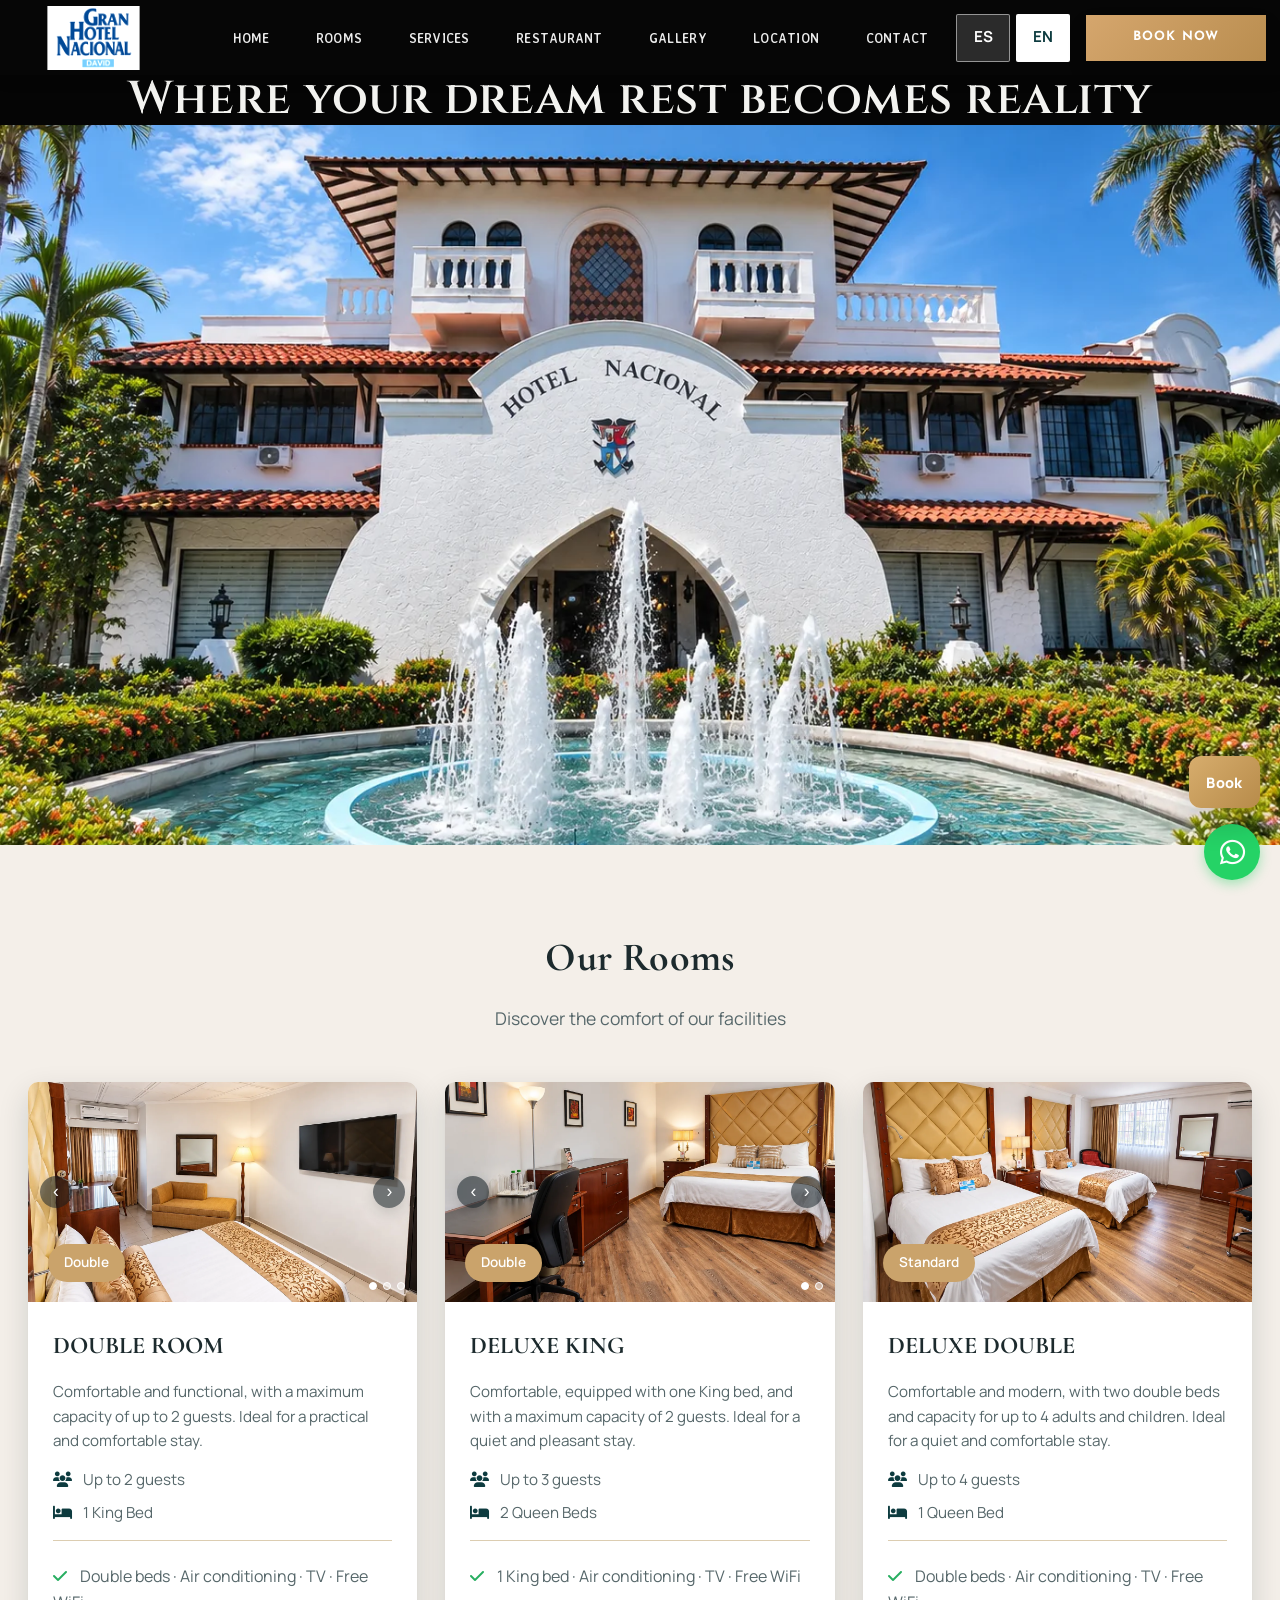
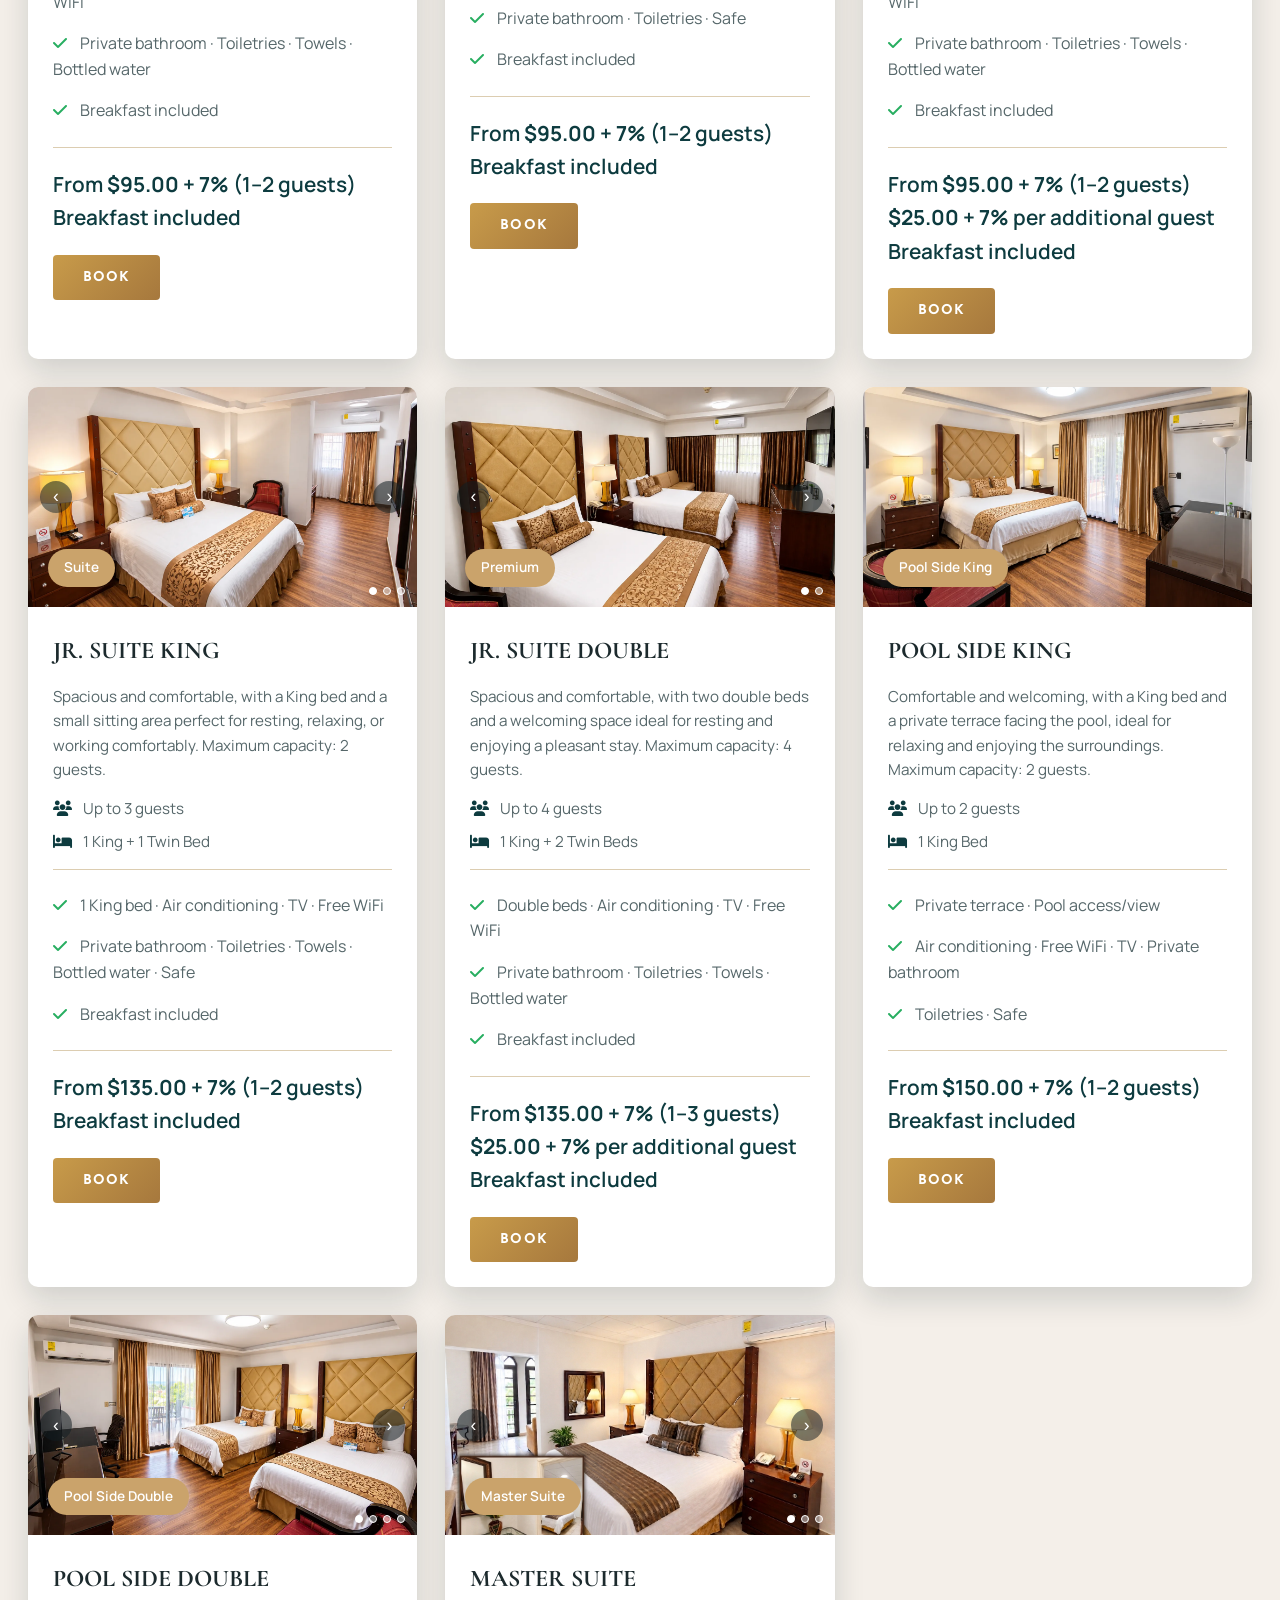
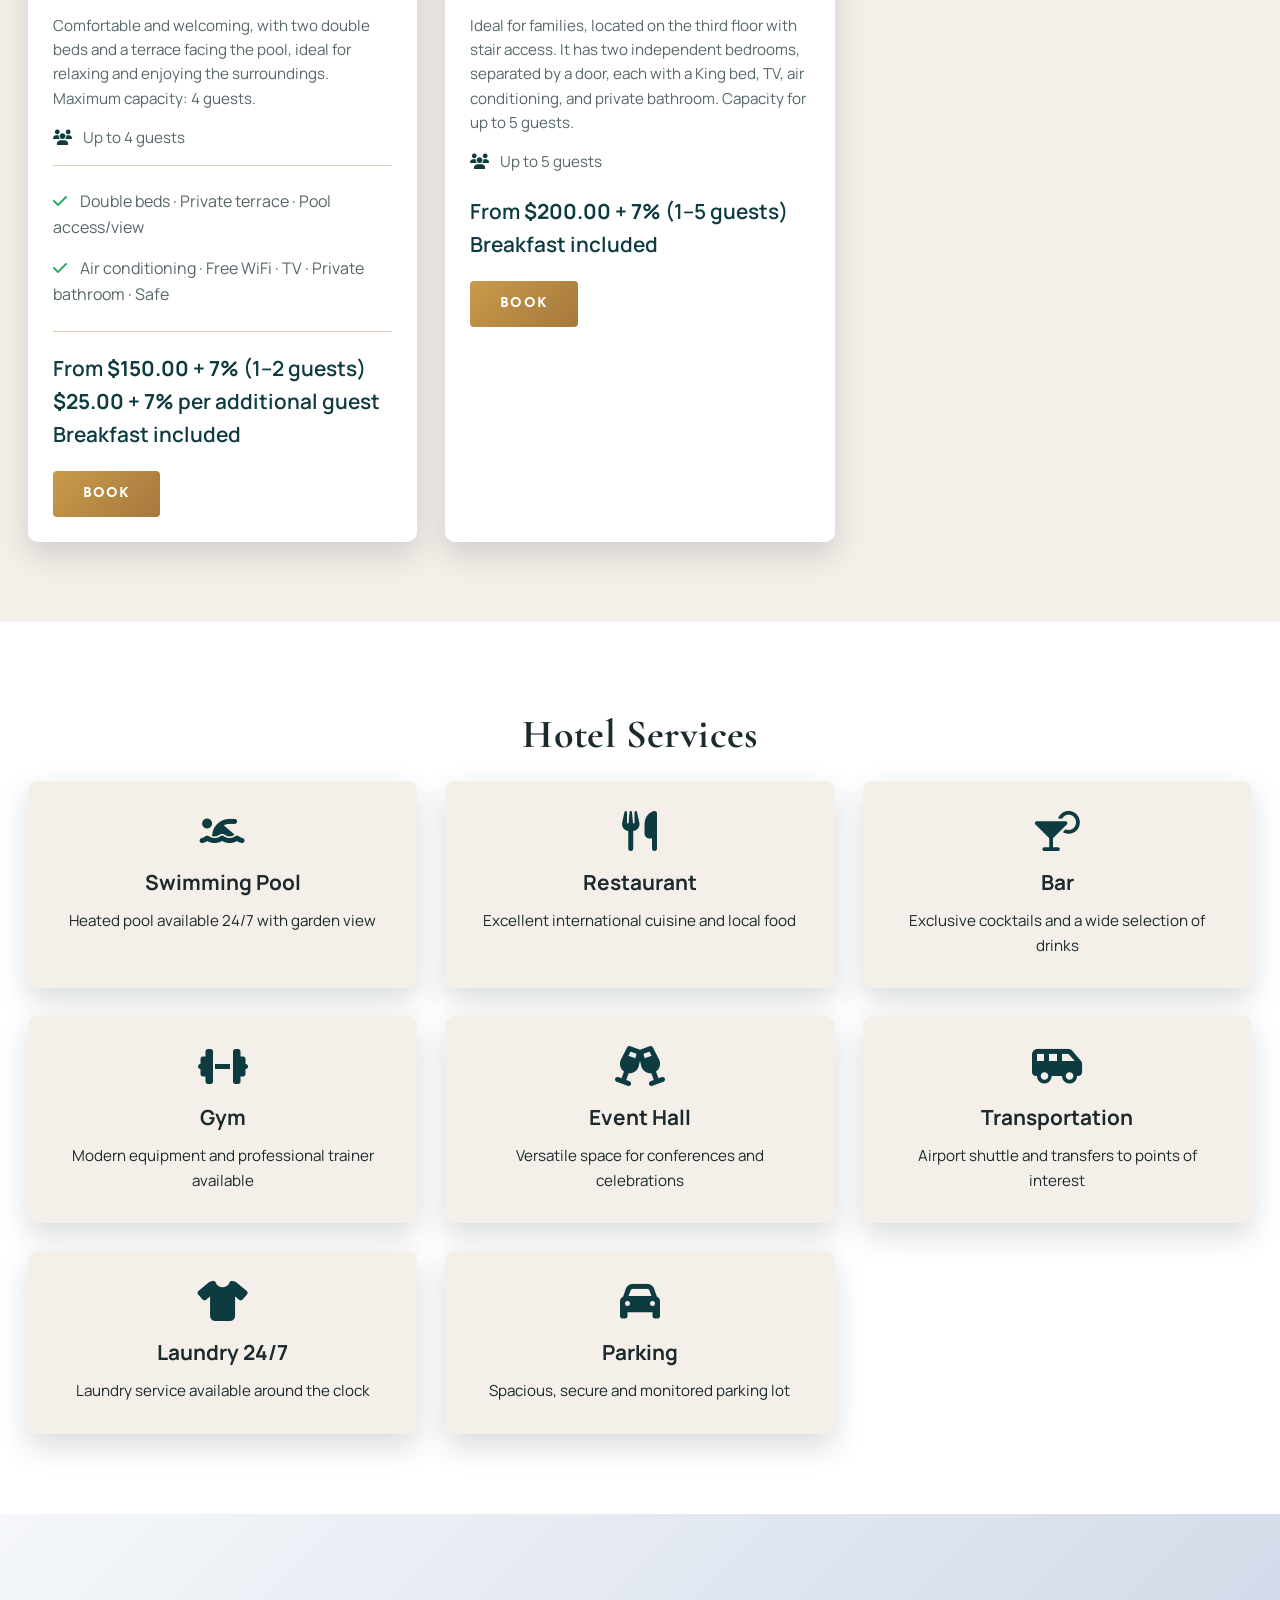
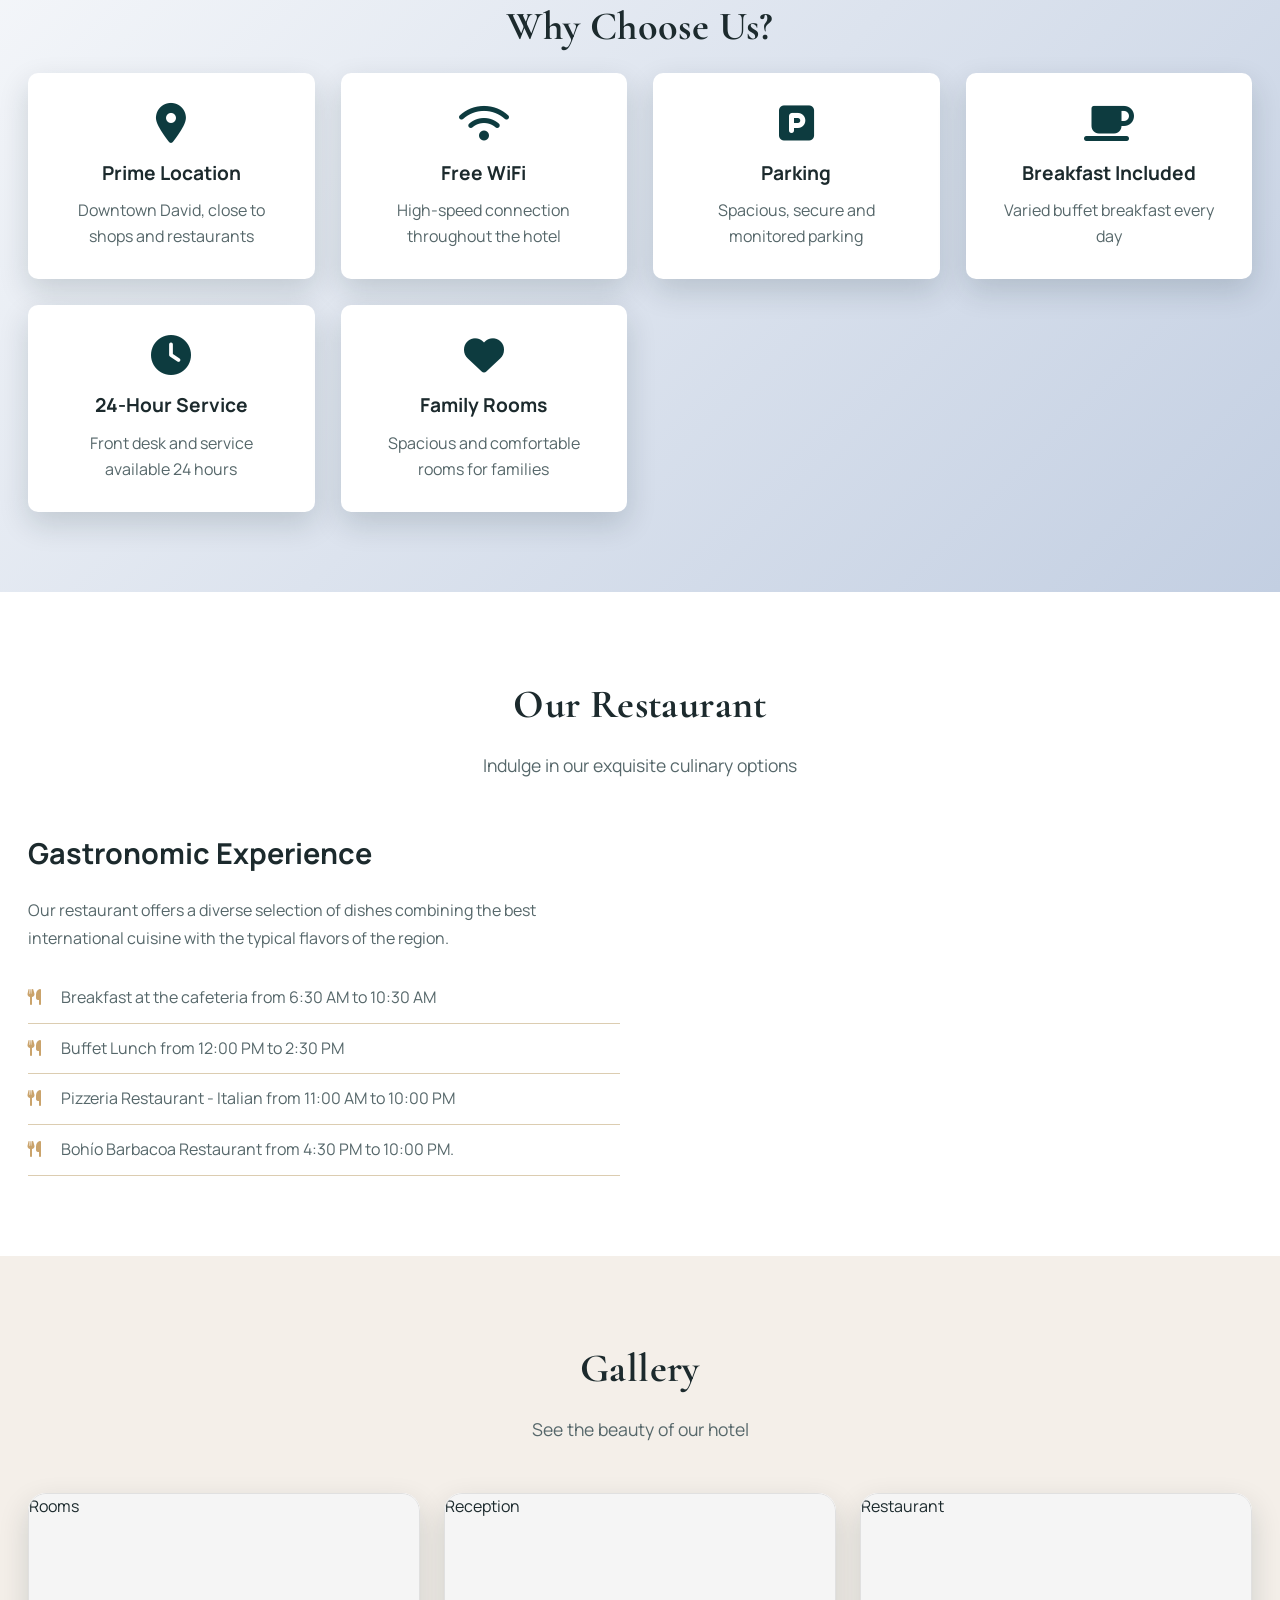
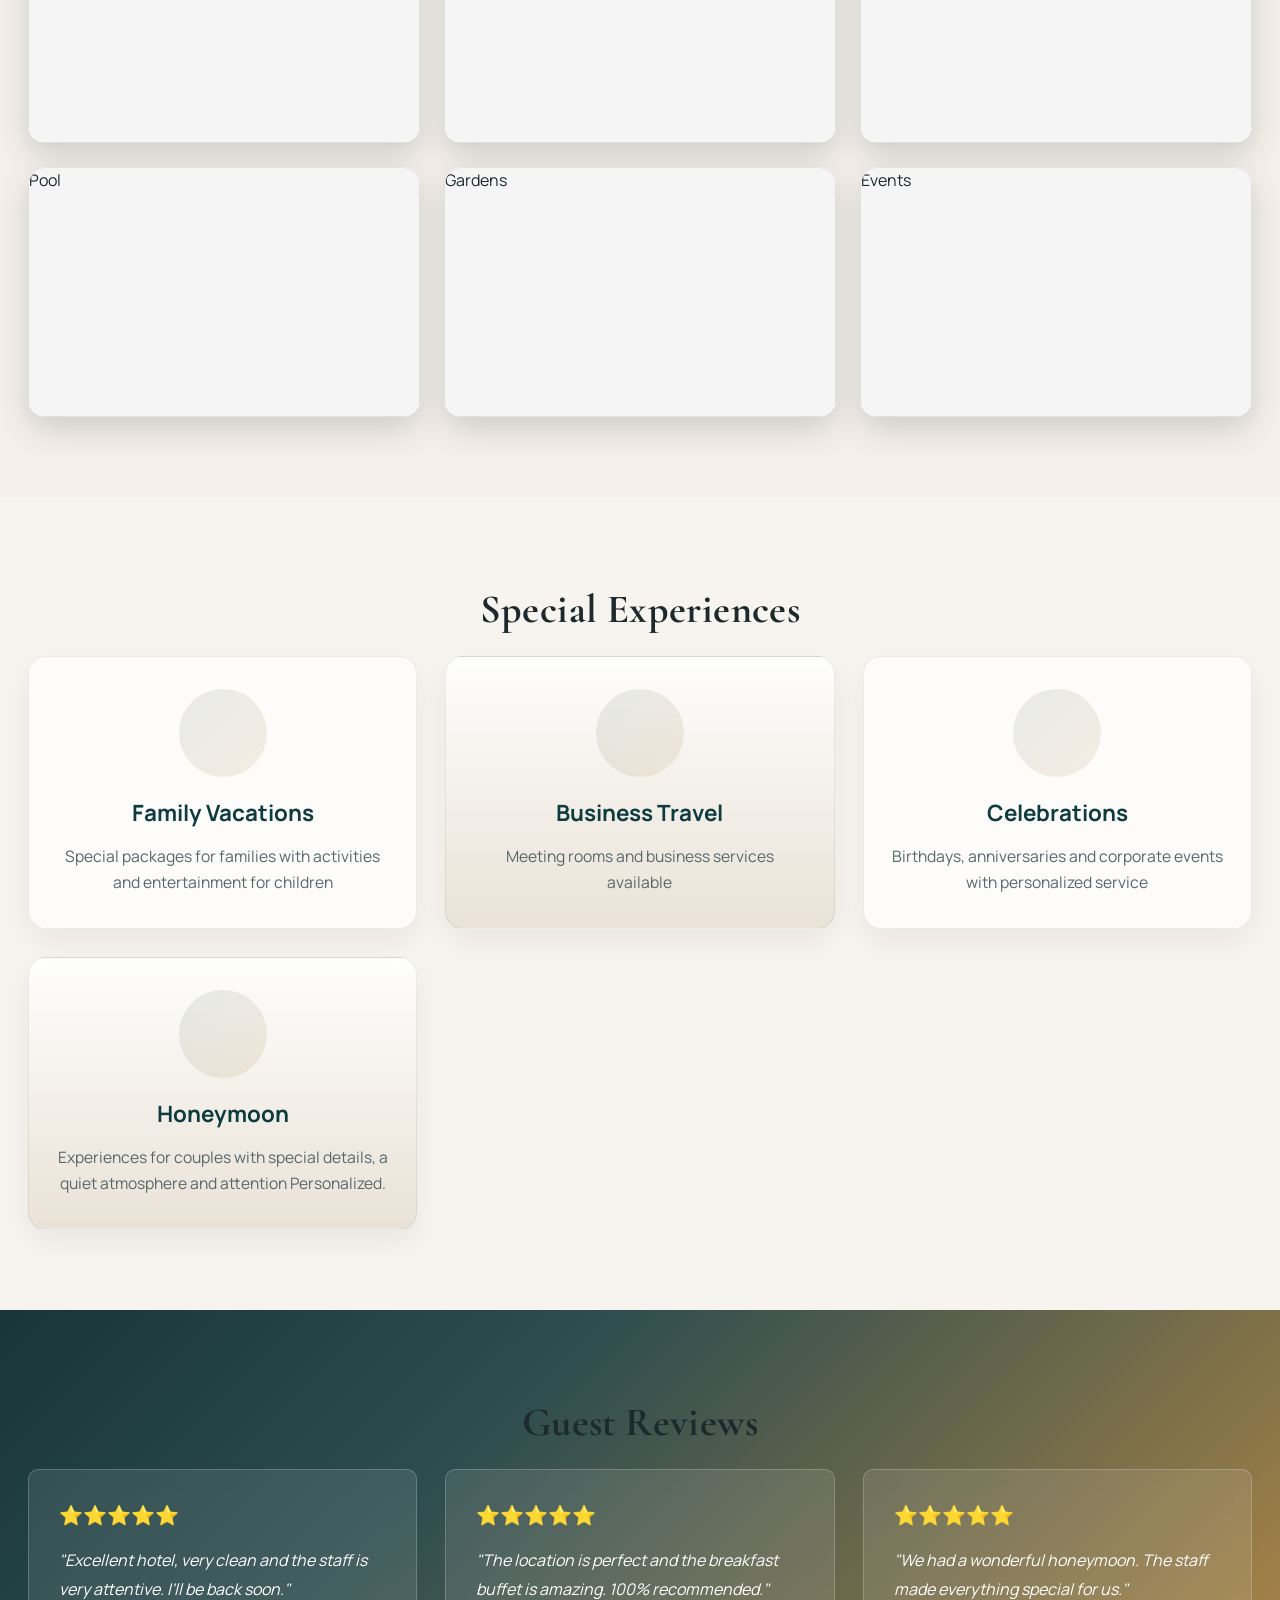
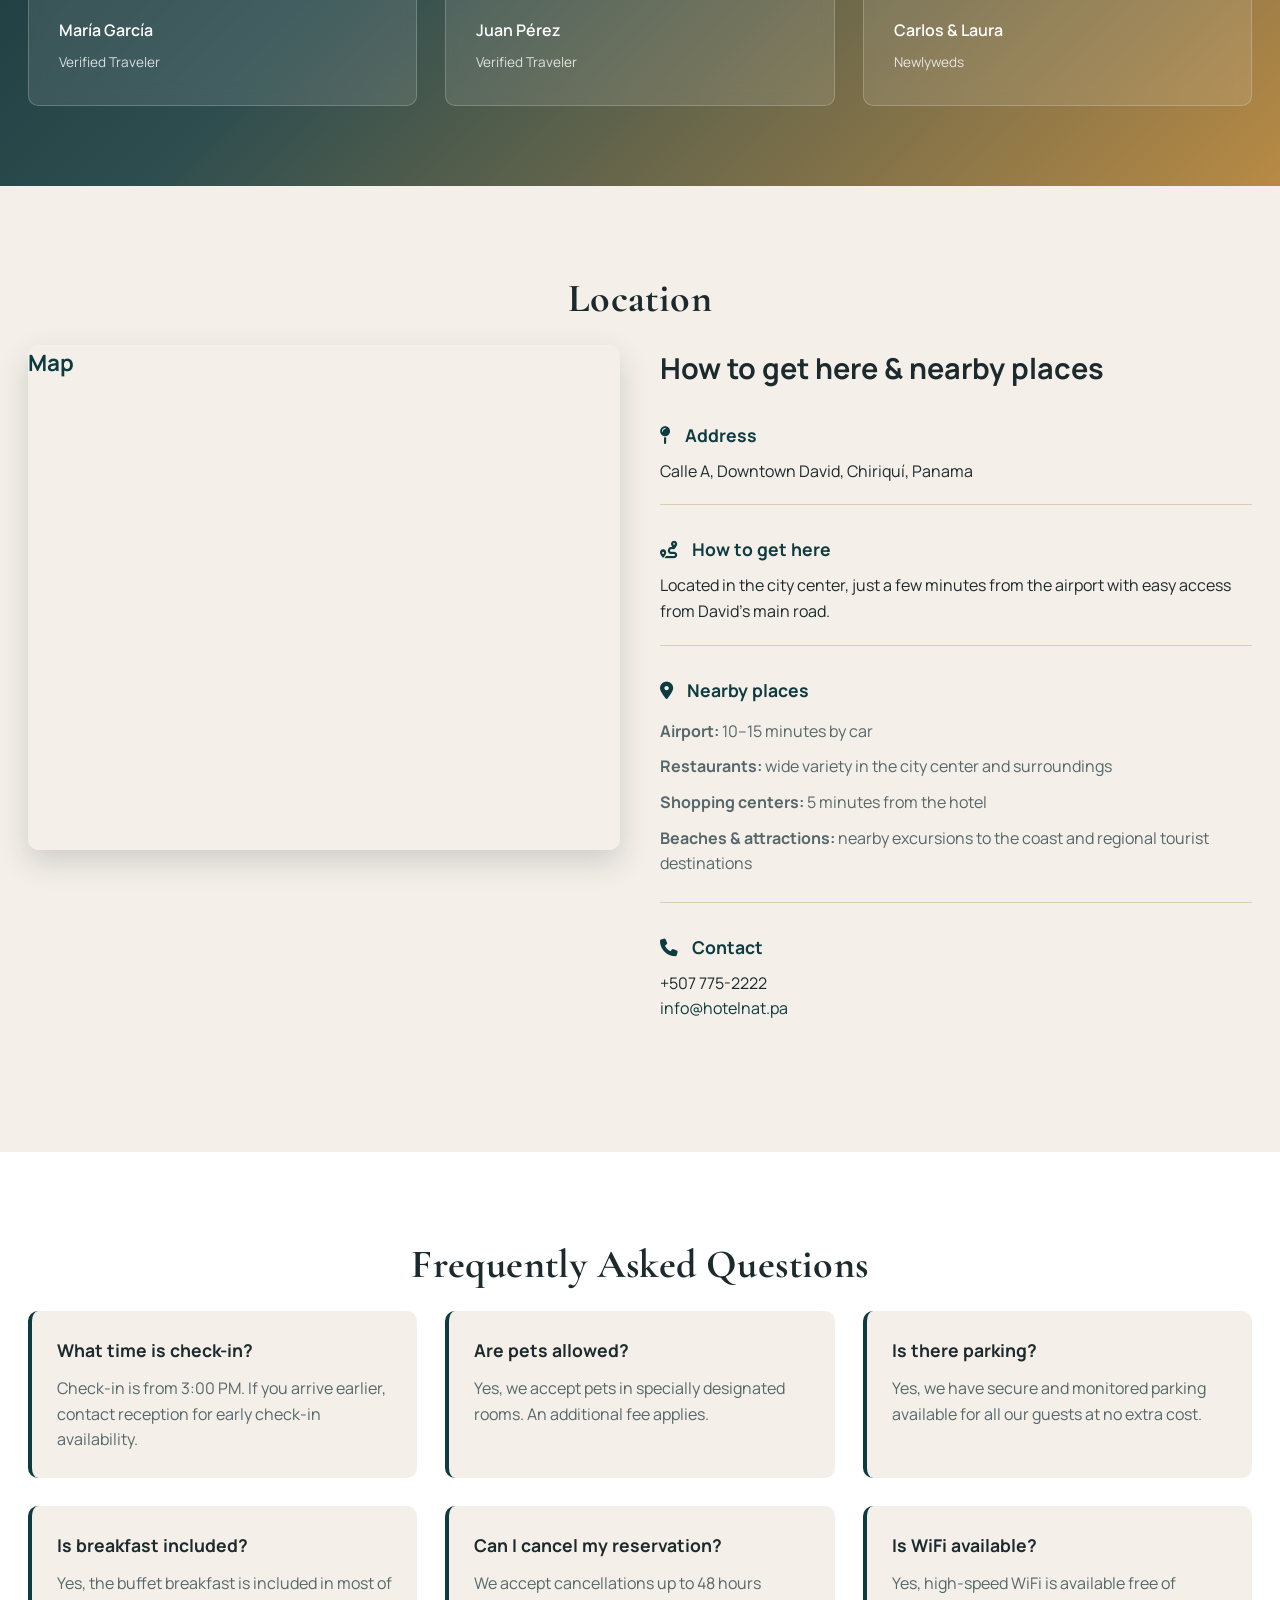
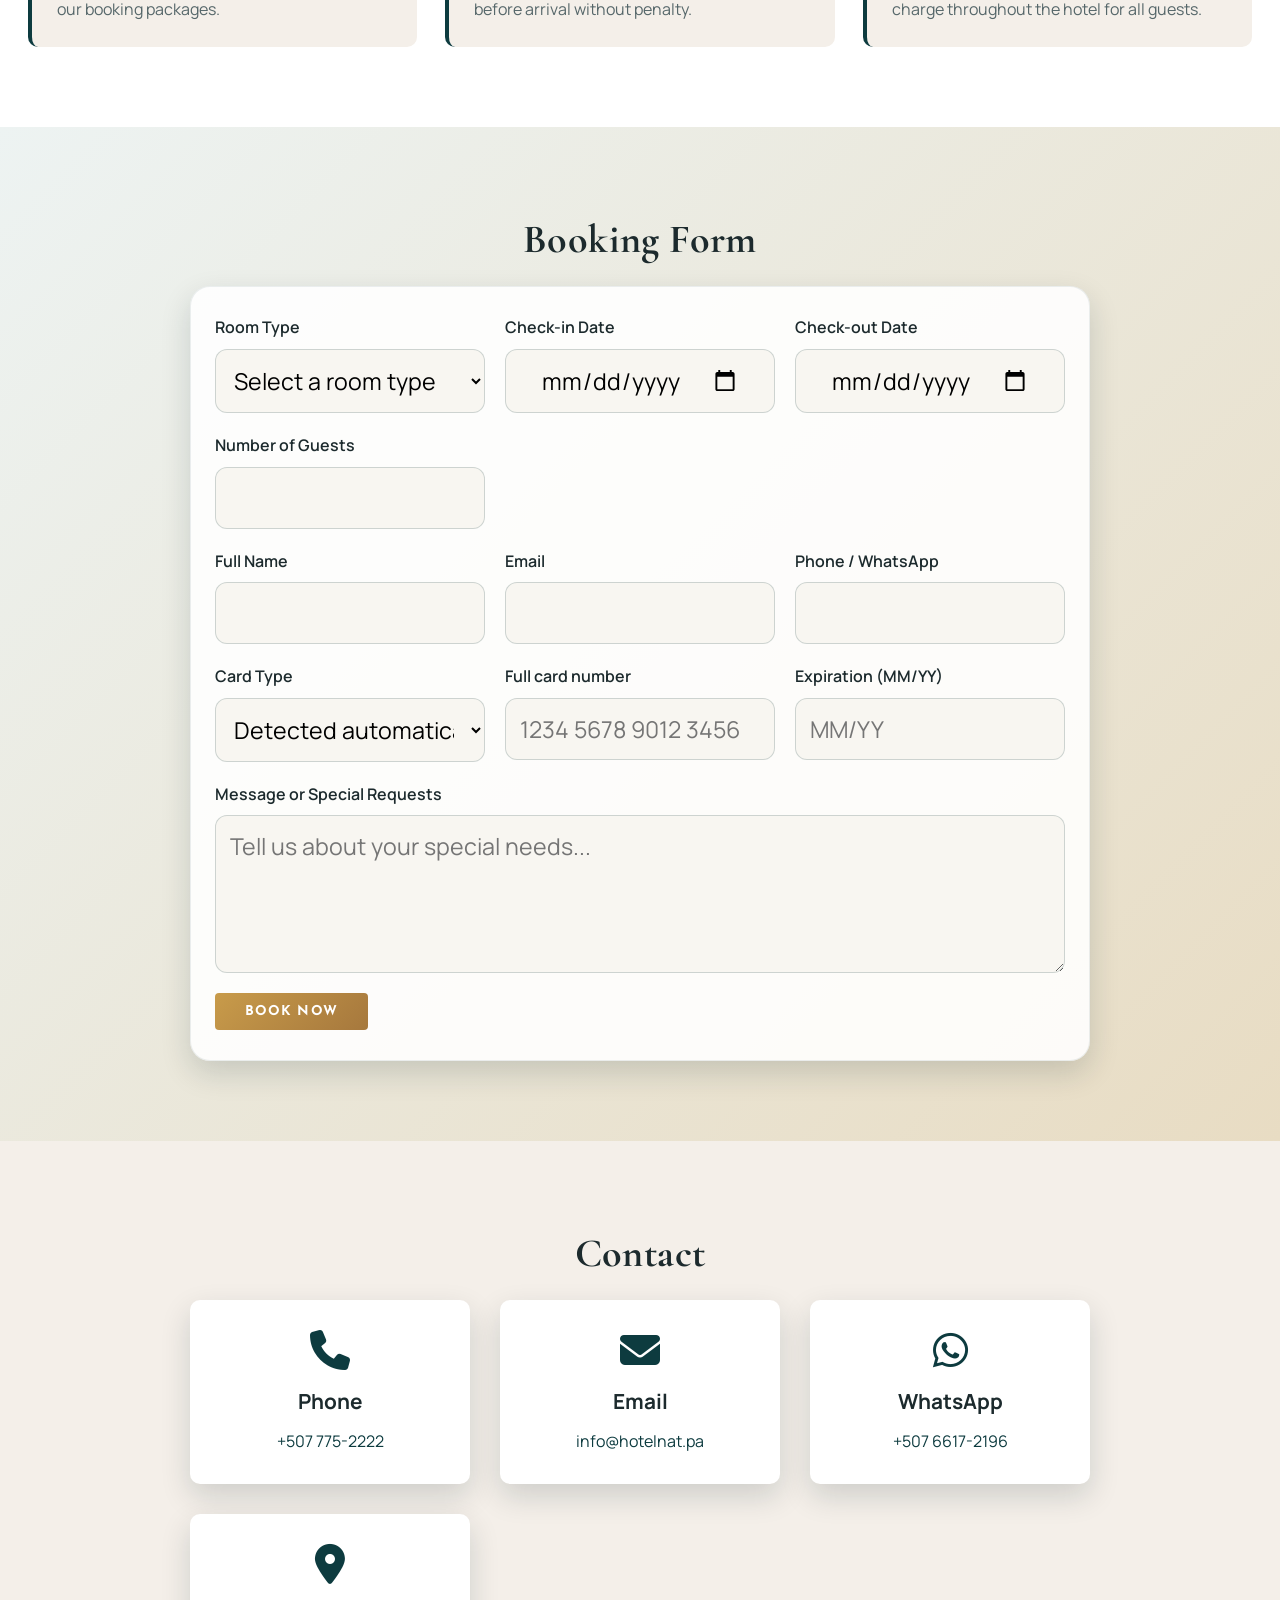
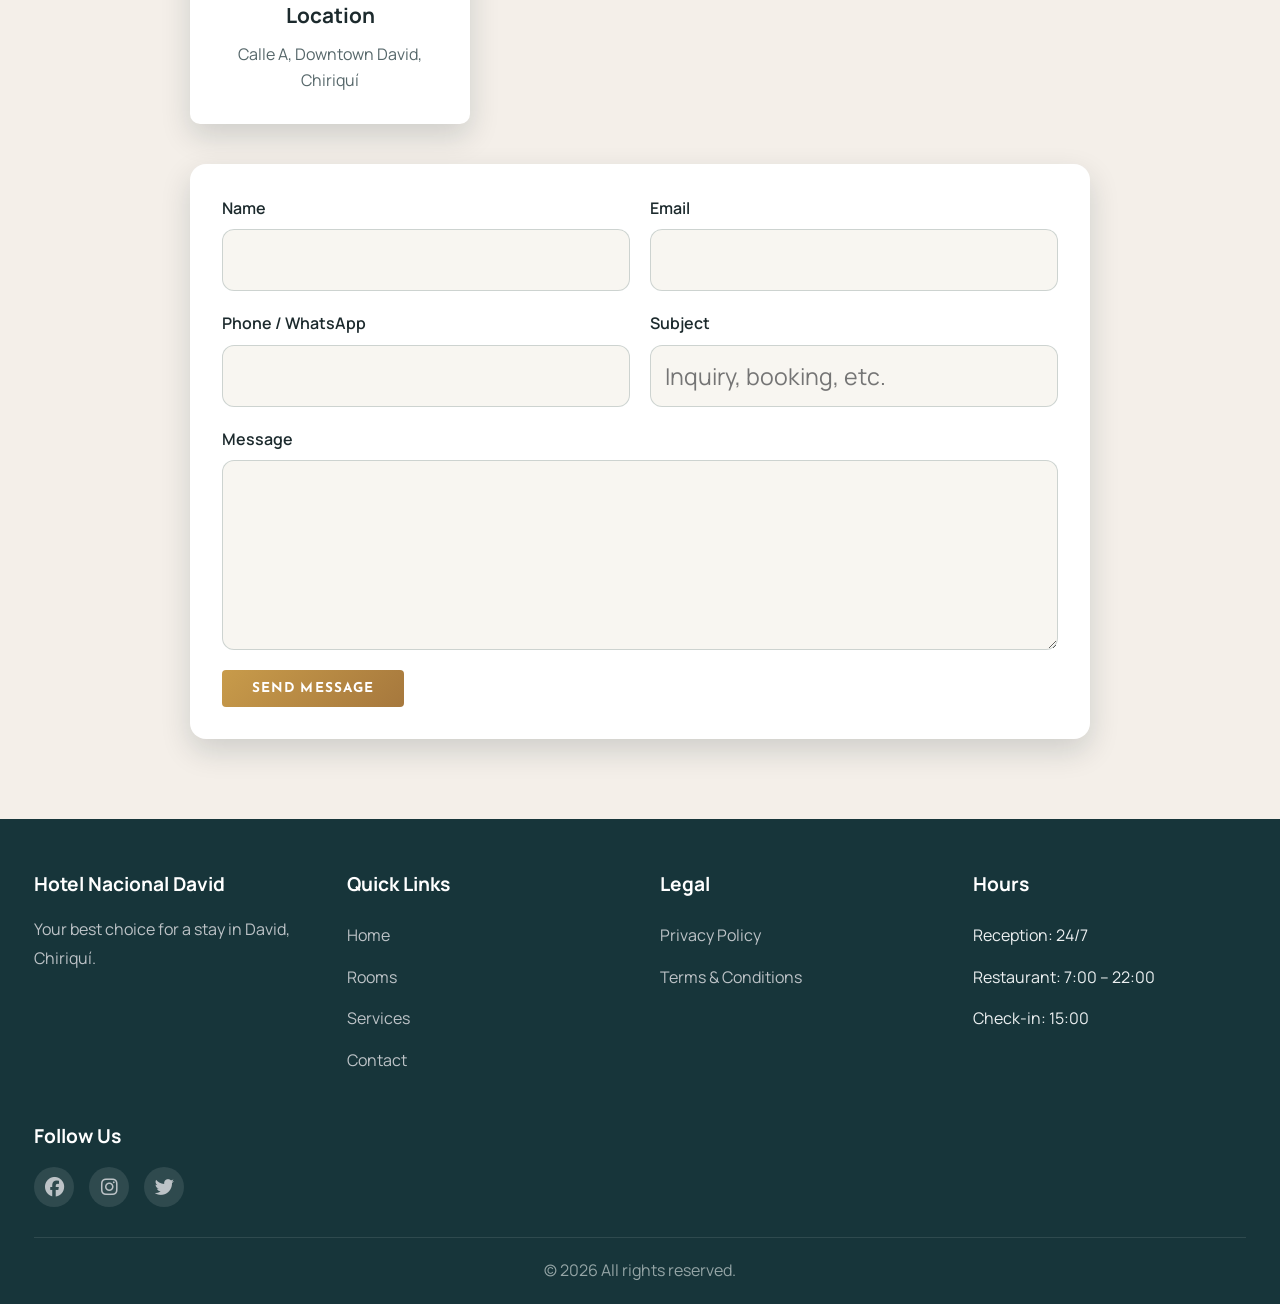
==== commit ccdc2a7a: "Seguridad, integración con el PMS y optimización de imágenes Integración con el PMS - Nueva carpeta " ====
--- a/index-en.html
+++ b/index-en.html
@@ -58,7 +58,7 @@
         </div>
         <div class="hero-image-wrap">
             <div class="hero-image">
-                <img src="assets/images/hero-bg.png" alt="View of Hotel Nacional David">
+                <img src="assets/images/hero-bg.webp" alt="View of Hotel Nacional David">
             </div>
         </div>
     </section>
@@ -497,8 +497,8 @@
             <form class="reserva-form" id="formularioReserva">
                 <div class="form-row">
                     <div class="form-group">
-                        <label>Room Type</label>
-                        <select name="habitacion" required>
+                        <label for="reserva-habitacion">Room Type</label>
+                        <select id="reserva-habitacion" name="habitacion" required>
                             <option value="">Select a room type</option>
                             <option value="double-room">Double Room - $95.00 + 7%</option>
                             <option value="deluxe-king">Deluxe King - $95.00 + 7%</option>
@@ -511,16 +511,16 @@
                         </select>
                     </div>
                     <div class="form-group">
-                        <label>Check-in Date</label>
+                        <label for="reservaCheckin">Check-in Date</label>
                         <input type="date" id="reservaCheckin" name="checkin" required>
                     </div>
                     <div class="form-group">
-                        <label>Check-out Date</label>
+                        <label for="reservaCheckout">Check-out Date</label>
                         <input type="date" id="reservaCheckout" name="checkout" required>
                     </div>
                     <div class="form-group">
-                        <label>Number of Guests</label>
-                        <input type="number" name="personas" min="1" max="10" required>
+                        <label for="reserva-personas">Number of Guests</label>
+                        <input id="reserva-personas" type="number" name="personas" min="1" max="10" required>
                     </div>
                     <div class="form-group additional-guests-group" hidden>
                         <label>
@@ -533,43 +533,43 @@
                 </div>
                 <div class="form-row">
                     <div class="form-group">
-                        <label>Full Name</label>
-                        <input type="text" name="nombre" required>
-                    </div>
-                    <div class="form-group">
-                        <label>Email</label>
-                        <input type="email" name="email" required>
-                    </div>
-                    <div class="form-group">
-                        <label>Phone / WhatsApp</label>
-                        <input type="tel" name="telefono" required>
+                        <label for="reserva-nombre">Full Name</label>
+                        <input id="reserva-nombre" type="text" name="nombre" required>
+                    </div>
+                    <div class="form-group">
+                        <label for="reserva-email">Email</label>
+                        <input id="reserva-email" type="email" name="email" required>
+                    </div>
+                    <div class="form-group">
+                        <label for="reserva-telefono">Phone / WhatsApp</label>
+                        <input id="reserva-telefono" type="tel" name="telefono" required>
                     </div>
                 </div>
                 <div class="form-row">
                     <div class="form-group">
-                        <label>Card Type</label>
-                        <select name="tipoTarjeta" required>
+                        <label for="reserva-tipoTarjeta">Card Type</label>
+                        <select id="reserva-tipoTarjeta" name="tipoTarjeta" required>
                             <option value="">Detected automatically</option>
                             <option value="visa">Visa</option>
                             <option value="mastercard">Mastercard</option>
                         </select>
                     </div>
                     <div class="form-group">
-                        <label>Full card number</label>
-                        <input type="text" name="numeroTarjeta" inputmode="numeric" autocomplete="cc-number"
+                        <label for="reserva-numeroTarjeta">Full card number</label>
+                        <input id="reserva-numeroTarjeta" type="text" name="numeroTarjeta" inputmode="numeric" autocomplete="cc-number"
                             minlength="13" maxlength="23" pattern="[0-9 ]{13,23}"
                             placeholder="1234 5678 9012 3456" required>
                     </div>
                     <div class="form-group">
-                        <label>Expiration (MM/YY)</label>
-                        <input type="text" name="vencimiento" inputmode="numeric" autocomplete="cc-exp"
+                        <label for="reserva-vencimiento">Expiration (MM/YY)</label>
+                        <input id="reserva-vencimiento" type="text" name="vencimiento" inputmode="numeric" autocomplete="cc-exp"
                             maxlength="5" pattern="(0[1-9]|1[0-2])\/[0-9]{2}" placeholder="MM/YY" required>
                     </div>
                 </div>
                 <div class="form-row">
                     <div class="form-group full">
-                        <label>Message or Special Requests</label>
-                        <textarea name="mensaje" rows="4" placeholder="Tell us about your special needs..."></textarea>
+                        <label for="reserva-mensaje">Message or Special Requests</label>
+                        <textarea id="reserva-mensaje" name="mensaje" rows="4" placeholder="Tell us about your special needs..."></textarea>
                     </div>
                 </div>
                 <button type="submit" class="btn btn-primary">Book Now</button>
@@ -594,7 +594,7 @@
                 <div class="contacto-card">
                     <i class="fab fa-whatsapp"></i>
                     <h4>WhatsApp</h4>
-                    <p><a href="https://wa.me/5077752222" target="_blank">+507 775-2222</a></p>
+                    <p><a href="https://wa.me/50766172196" target="_blank">+507 6617-2196</a></p>
                 </div>
                 <div class="contacto-card">
                     <i class="fas fa-map-marker-alt"></i>
@@ -607,28 +607,28 @@
                 <form class="contact-form" id="contactForm">
                     <div class="form-row">
                         <div class="form-group">
-                            <label>Name</label>
-                            <input type="text" name="nombre" required>
+                            <label for="contacto-nombre">Name</label>
+                            <input id="contacto-nombre" type="text" name="nombre" required>
                         </div>
                         <div class="form-group">
-                            <label>Email</label>
-                            <input type="email" name="email" required>
+                            <label for="contacto-email">Email</label>
+                            <input id="contacto-email" type="email" name="email" required>
                         </div>
                     </div>
                     <div class="form-row">
                         <div class="form-group">
-                            <label>Phone / WhatsApp</label>
-                            <input type="tel" name="telefono" required>
+                            <label for="contacto-telefono">Phone / WhatsApp</label>
+                            <input id="contacto-telefono" type="tel" name="telefono" required>
                         </div>
                         <div class="form-group">
-                            <label>Subject</label>
-                            <input type="text" name="asunto" placeholder="Inquiry, booking, etc.">
+                            <label for="contacto-asunto">Subject</label>
+                            <input id="contacto-asunto" type="text" name="asunto" placeholder="Inquiry, booking, etc.">
                         </div>
                     </div>
                     <div class="form-row">
                         <div class="form-group full">
-                            <label>Message</label>
-                            <textarea name="mensaje" rows="5" required></textarea>
+                            <label for="contacto-mensaje">Message</label>
+                            <textarea id="contacto-mensaje" name="mensaje" rows="5" required></textarea>
                         </div>
                     </div>
                     <button type="submit" class="btn btn-primary">Send Message</button>
@@ -639,7 +639,7 @@
 
     <a href="#reservar" class="floating-book">Book</a>
 
-    <a href="https://wa.me/5077752222" class="whatsapp-float" target="_blank" title="Contact via WhatsApp">
+    <a href="https://wa.me/50766172196" class="whatsapp-float" target="_blank" title="Contact via WhatsApp">
         <i class="fab fa-whatsapp"></i>
     </a>
 
